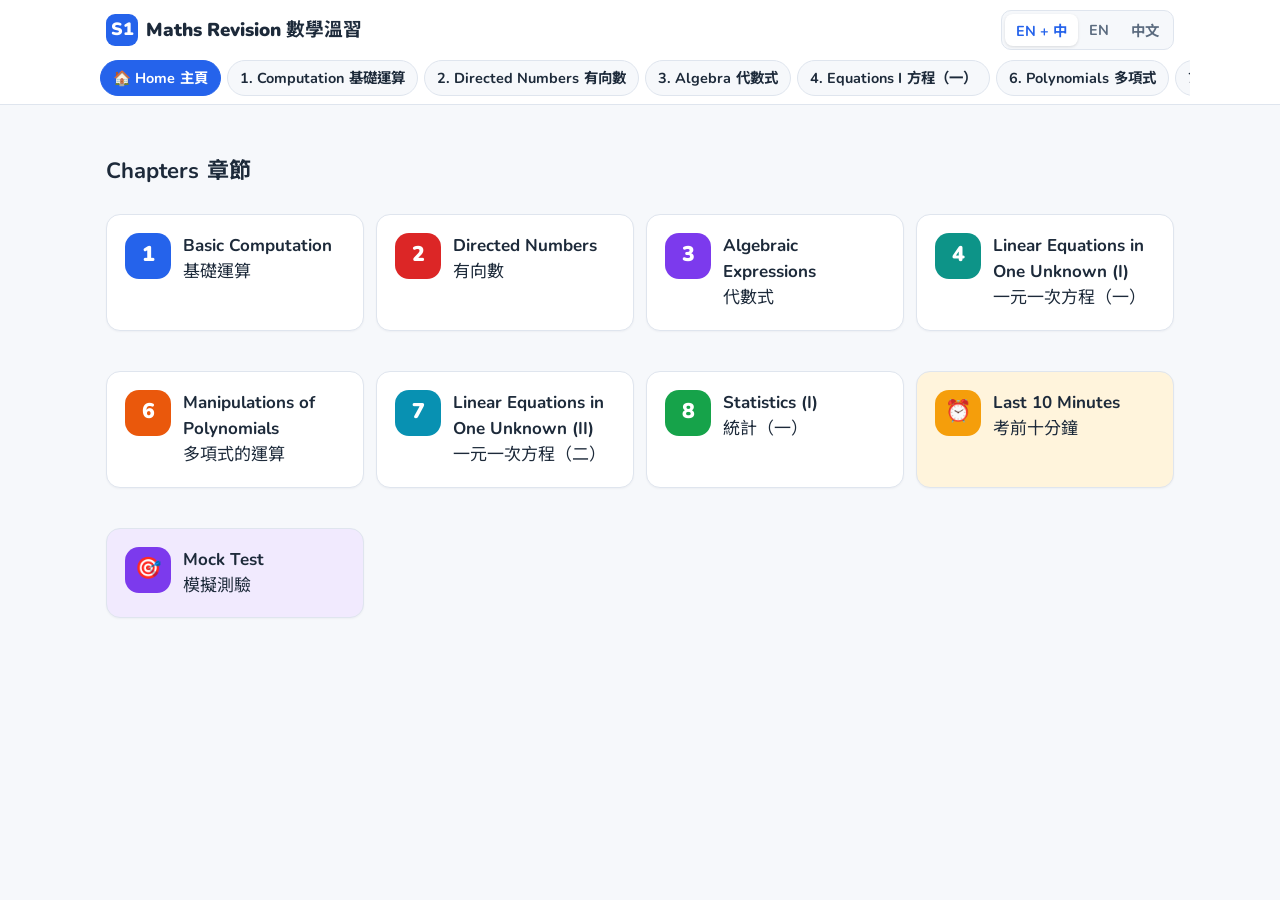
==== index.html @ 6cffe20e "S1 Maths exam revision guide Co-Authored-By: Claude Opus 5.5 <noreply@anthropic.com> Claude-Session:" ====
<!DOCTYPE html>
<html lang="zh-Hant-HK">
<head>
<meta charset="utf-8">
<meta name="viewport" content="width=device-width, initial-scale=1">
<title>S1 Maths Exam Revision 中一數學考試溫習</title>
<link rel="preconnect" href="https://fonts.googleapis.com">
<link href="https://fonts.googleapis.com/css2?family=Nunito:wght@400;600;700;800;900&family=Noto+Sans+TC:wght@400;500;700;900&display=swap" rel="stylesheet">
<style>
:root{
  --ink:#1d2a3a; --muted:#5b6b7f; --line:#dfe5ee; --bg:#f6f8fb; --card:#fff;
  --pri:#2563eb; --pri-soft:#e6eeff; --ok:#16a34a; --ok-soft:#e5f7ec; --bad:#dc2626; --bad-soft:#fdecec;
  --acc:#f59e0b; --acc-soft:#fff4dc; --pur:#7c3aed; --pur-soft:#f1eafe; --teal:#0d9488; --teal-soft:#e0f5f2;
  --r:14px;
}
*{box-sizing:border-box}
html,body{margin:0;padding:0}
body{font-family:"Nunito","Noto Sans TC",system-ui,sans-serif;color:var(--ink);background:var(--bg);font-size:17px;line-height:1.55}
button{font-family:inherit;font-size:inherit;cursor:pointer}
i.v,.v{font-family:"Times New Roman",Georgia,serif;font-style:italic;font-size:1.08em;letter-spacing:.01em}
sup{font-size:.68em;line-height:0}
.frac{display:inline-flex;flex-direction:column;vertical-align:middle;text-align:center;margin:0 .12em;font-size:.92em;line-height:1.15}
.frac>span:first-child{border-bottom:1.6px solid currentColor;padding:0 .2em}
.frac>span:last-child{padding:0 .2em}
.mixed{display:inline-flex;align-items:center;gap:.05em}

/* language */
.zh{margin-left:.35em}
.blk .zh{display:block;margin-left:0;color:var(--muted);font-size:.93em}
body.m-en .zh{display:none} body.m-zh .en{display:none}
body.m-zh .zh{margin-left:0} body.m-zh .blk .zh{color:var(--ink);font-size:1em}
.term{font-weight:800;color:var(--pri);white-space:nowrap}
.term .tz{font-weight:700;margin-left:.2em}

/* top bar */
header.top{position:sticky;top:0;z-index:20;background:#fff;border-bottom:1px solid var(--line)}
.topin{max-width:1100px;margin:0 auto;padding:10px 16px;display:flex;align-items:center;gap:12px;flex-wrap:wrap}
.brand{font-weight:900;font-size:1.1em;display:flex;align-items:center;gap:8px;cursor:pointer}
.brand .logo{width:32px;height:32px;border-radius:9px;background:var(--pri);color:#fff;display:grid;place-items:center;font-size:.95em}
.langs{margin-left:auto;display:flex;background:var(--bg);border-radius:10px;padding:3px;border:1px solid var(--line)}
.langs button{border:0;background:none;padding:5px 11px;border-radius:8px;font-weight:700;color:var(--muted);font-size:.85em}
.langs button.on{background:#fff;color:var(--pri);box-shadow:0 1px 3px rgba(0,0,0,.12)}
nav.tabs{max-width:1100px;margin:0 auto;padding:0 10px 8px;display:flex;gap:6px;overflow-x:auto;scrollbar-width:thin}
nav.tabs a{flex:none;text-decoration:none;color:var(--ink);background:var(--bg);border:1px solid var(--line);padding:6px 12px;border-radius:999px;font-weight:700;font-size:.85em;white-space:nowrap}
nav.tabs a.on{background:var(--pri);color:#fff;border-color:var(--pri)}
nav.tabs a.final{background:var(--acc-soft);border-color:#f3d48b}
nav.tabs a.final.on{background:var(--acc);color:#fff;border-color:var(--acc)}

main{max-width:1100px;margin:0 auto;padding:18px 16px 80px}
h1{font-size:1.7em;margin:.2em 0 .1em;line-height:1.25}
h2{font-size:1.3em;margin:1.4em 0 .5em}
h3{font-size:1.1em;margin:.2em 0 .4em}
.sub{color:var(--muted)}
.card{background:var(--card);border:1px solid var(--line);border-radius:var(--r);padding:18px;margin:14px 0;box-shadow:0 1px 2px rgba(20,30,50,.04)}
.chhead{display:flex;gap:14px;align-items:center;margin-bottom:6px}
.chnum{flex:none;width:54px;height:54px;border-radius:14px;color:#fff;display:grid;place-items:center;font-weight:900;font-size:1.5em}
.secnav{display:flex;gap:8px;margin:14px 0 4px;flex-wrap:wrap;position:sticky;top:96px;z-index:10;background:var(--bg);padding:6px 0}
.secnav button{border:1px solid var(--line);background:#fff;border-radius:10px;padding:7px 14px;font-weight:800}
.secnav button.on{background:var(--ink);color:#fff;border-color:var(--ink)}

/* lessons */
.lesson .lnum{display:inline-block;background:var(--pri-soft);color:var(--pri);font-weight:900;border-radius:8px;padding:1px 9px;margin-right:6px;font-size:.85em}
.explain{margin:.4em 0 .8em;padding:0;list-style:none}
.explain li{position:relative;padding:5px 0 5px 30px}
.explain li:before{content:"✔";position:absolute;left:4px;top:5px;color:var(--ok);font-weight:900}
.box{border-radius:12px;padding:12px 14px;margin:10px 0}
.box.tip{background:var(--acc-soft);border:1px solid #f6dca0}
.box.rule{background:var(--pri-soft);border:1px solid #c8d8ff}
.box.trap{background:var(--bad-soft);border:1px solid #f6c7c7}
.box.ok{background:var(--ok-soft);border:1px solid #b9e6c8}
.box .bt{font-weight:900;margin-bottom:3px}
.ex{font-size:1.15em}

/* stepper */
.anim{border:2px solid var(--line);border-radius:14px;overflow:hidden;margin:12px 0;background:#fff}
.anim .stage{position:relative;min-height:180px;padding:16px;display:flex;flex-wrap:wrap;gap:12px;align-items:center;justify-content:center;background:linear-gradient(#fbfcfe,#f4f7fb);overflow-x:auto}
.anim .stage svg{max-width:100%;height:auto;overflow:visible}
.anim .cap{padding:12px 16px;border-top:1px solid var(--line);min-height:62px;font-size:1.02em;background:#fff}
.anim .cap .blk{animation:fadeUp .35s ease}
.anim .ctrl{display:flex;align-items:center;gap:6px;padding:8px 10px;border-top:1px solid var(--line);background:var(--bg)}
.anim .ctrl button{border:1px solid var(--line);background:#fff;border-radius:9px;min-width:40px;height:36px;font-weight:800}
.anim .ctrl button.play{background:var(--pri);color:#fff;border-color:var(--pri);min-width:92px}
.anim .ctrl .dots{display:flex;gap:4px;margin-left:auto;flex-wrap:wrap}
.anim .ctrl .dots i{width:9px;height:9px;border-radius:50%;background:#cfd7e3;display:block;cursor:pointer}
.anim .ctrl .dots i.on{background:var(--pri)}
.anim .ctrl .dots i.done{background:#93b1f5}
.anim .title{font-weight:800;padding:8px 14px;background:var(--ink);color:#fff;font-size:.9em;display:flex;align-items:center;gap:8px}
.noanim, .noanim *{transition:none !important;animation:none !important}

.work{font-size:1.35em;line-height:1.5;text-align:left;width:100%;max-width:620px}
.work .ln{padding:3px 10px;border-radius:8px;transition:all .4s;display:flex;gap:.6em;align-items:center;flex-wrap:wrap}
.work .ln.new{animation:fadeUp .5s ease}
.work .ln.cur{background:var(--acc-soft)}
.work .ln.old{opacity:.55}
.work .eq{width:1.2em;text-align:center;color:var(--muted)}
.work .note{font-size:.62em;color:var(--teal);font-weight:800;background:var(--teal-soft);border-radius:6px;padding:1px 7px}
.hl{background:#ffe08a;border-radius:5px;padding:0 3px;box-shadow:0 0 0 2px #ffe08a}
.hl2{background:#bfe3ff;border-radius:5px;padding:0 3px;box-shadow:0 0 0 2px #bfe3ff}
.hl3{background:#c9f2d4;border-radius:5px;padding:0 3px;box-shadow:0 0 0 2px #c9f2d4}
.red{color:var(--bad);font-weight:800}.blue{color:var(--pri);font-weight:800}.green{color:var(--ok);font-weight:800}.pur{color:var(--pur);font-weight:800}.org{color:#c2410c;font-weight:800}
@keyframes fadeUp{from{opacity:0;transform:translateY(8px)}to{opacity:1;transform:none}}
@keyframes pop{0%{transform:scale(.6);opacity:0}70%{transform:scale(1.08)}100%{transform:scale(1);opacity:1}}
.pop{animation:pop .45s ease}
.fadein{animation:fadeUp .5s ease}
.tr{transition:transform .9s cubic-bezier(.5,.1,.3,1),opacity .6s,fill .5s}

/* practice */
.chips{display:flex;flex-wrap:wrap;gap:6px;margin:8px 0}
.chips button{border:1px solid var(--line);background:#fff;border-radius:999px;padding:5px 12px;font-size:.85em;font-weight:700;color:var(--ink)}
.chips button.on{background:var(--pri);color:#fff;border-color:var(--pri)}
.modebar{display:flex;gap:8px;flex-wrap:wrap;align-items:center}
.modebar .mode{border:2px solid var(--line);background:#fff;border-radius:12px;padding:8px 14px;font-weight:800}
.modebar .mode.on{border-color:var(--pri);background:var(--pri-soft);color:var(--pri)}
.score{margin-left:auto;font-weight:800;color:var(--muted);font-size:.92em}
.score b{color:var(--ok)}
.qcard{border:2px solid var(--line);border-radius:16px;padding:18px;background:#fff;margin-top:10px}
.qcard .qhead{display:flex;justify-content:space-between;align-items:center;gap:10px;color:var(--muted);font-weight:800;font-size:.85em;margin-bottom:8px}
.qcard .qtype{background:var(--pur-soft);color:var(--pur);border-radius:8px;padding:2px 9px}
.qcard .qtext{font-size:1.18em;line-height:1.6}
.qcard .qtext .big{font-size:1.25em;display:block;margin:.4em 0;text-align:center}
.qfig{display:flex;justify-content:center;margin:8px 0;overflow-x:auto}
.ans{display:flex;align-items:center;gap:8px;margin-top:14px;flex-wrap:wrap;font-size:1.15em}
.ans input{font-size:1.05em;padding:8px 12px;border:2px solid var(--line);border-radius:10px;width:170px;font-family:inherit}
.ans input:focus{outline:none;border-color:var(--pri)}
.btn{border:0;border-radius:10px;padding:9px 16px;font-weight:800;background:var(--pri);color:#fff}
.btn.sec{background:#fff;color:var(--ink);border:1px solid var(--line)}
.btn.ghost{background:var(--bg);color:var(--ink)}
.btn.go{background:var(--ok)}
.mcs{display:grid;grid-template-columns:repeat(auto-fit,minmax(200px,1fr));gap:8px;margin-top:12px}
.mcs button{border:2px solid var(--line);background:#fff;border-radius:12px;padding:10px 12px;text-align:left;font-size:1.08em;display:flex;gap:10px;align-items:center}
.mcs button .k{flex:none;width:28px;height:28px;border-radius:8px;background:var(--bg);display:grid;place-items:center;font-weight:900;font-size:.85em;color:var(--muted)}
.mcs button:hover{border-color:#a9c0f5}
.mcs button.right{border-color:var(--ok);background:var(--ok-soft)}
.mcs button.wrong{border-color:var(--bad);background:var(--bad-soft)}
.mcs button:disabled{cursor:default}
.fb{margin-top:12px;border-radius:12px;padding:10px 14px;font-weight:700;display:none}
.fb.ok{display:block;background:var(--ok-soft);color:#11612e}
.fb.no{display:block;background:var(--bad-soft);color:#8f1d1d}
.qbtns{display:flex;gap:8px;margin-top:12px;flex-wrap:wrap}
.sol{display:none;margin-top:12px;border-left:4px solid var(--teal);background:var(--teal-soft);border-radius:0 12px 12px 0;padding:10px 14px}
.sol.show{display:block;animation:fadeUp .35s}
.sol ol{margin:4px 0;padding-left:22px}
.sol li{margin:6px 0}
.sol .st{font-size:1.08em}
.hintbox{display:none;margin-top:10px;background:var(--acc-soft);border-radius:10px;padding:8px 12px}
.hintbox.show{display:block}
.result{text-align:center;padding:20px}
.result .stars{font-size:2.4em;letter-spacing:.1em}
.result .big{font-size:2.4em;font-weight:900}
.prog{height:8px;background:var(--line);border-radius:9px;overflow:hidden;margin:6px 0 0}
.prog i{display:block;height:100%;background:var(--ok);transition:width .4s}

/* home */
.hero{background:linear-gradient(135deg,#2563eb,#7c3aed);color:#fff;border-radius:20px;padding:26px 24px;margin-top:6px}
.hero h1{color:#fff}
.hero .zh{color:#e9e5ff}
.howto{display:grid;grid-template-columns:repeat(auto-fit,minmax(220px,1fr));gap:12px;margin-top:14px}
.howto>div{background:rgba(255,255,255,.14);border-radius:14px;padding:12px 14px}
.howto b{font-size:1.4em}
.grid{display:grid;grid-template-columns:repeat(auto-fit,minmax(250px,1fr));gap:12px}
.chcard{cursor:pointer;display:flex;gap:12px;align-items:flex-start;transition:transform .15s}
.chcard:hover{transform:translateY(-2px);border-color:#b8c8ee}
.chcard .chnum{width:46px;height:46px;font-size:1.25em}

/* tables */
table.t{border-collapse:collapse;margin:8px auto;font-size:1em;background:#fff}
table.t td,table.t th{border:1.5px solid #b9c4d4;padding:5px 12px;text-align:center}
table.t th{background:#eef2f8}
table.sl{border-collapse:collapse;margin:6px auto;font-size:1.15em;font-family:"Courier New",monospace}
table.sl td{padding:2px 8px}
table.sl td.stem{border-right:2.5px solid var(--ink);text-align:right;font-weight:800}
table.sl td.stemc{border-left:2.5px solid var(--ink);border-right:2.5px solid var(--ink);text-align:center;font-weight:800}
table.sl td.lv{text-align:left;letter-spacing:.35em}
table.sl td.lvl{text-align:right;letter-spacing:.35em}
table.sl th{font-family:"Nunito",sans-serif;font-size:.8em;padding:2px 8px;color:var(--muted)}

/* final page */
.cheat{display:grid;grid-template-columns:repeat(auto-fit,minmax(310px,1fr));gap:12px}
.cheat .card{margin:0}
.cheat h3{display:flex;gap:8px;align-items:center}
.cheat h3 .chnum{width:30px;height:30px;font-size:.85em;border-radius:8px}
.cheat ul{margin:4px 0;padding-left:20px}
.cheat li{margin:4px 0}
.checklist li{list-style:none;margin:6px 0}
.checklist{padding-left:0}
.checklist label{display:flex;gap:10px;align-items:flex-start;cursor:pointer}
.checklist input{width:20px;height:20px;margin-top:3px;flex:none}
.foot{color:var(--muted);font-size:.85em;text-align:center;margin-top:30px}
@media (max-width:640px){
  body{font-size:16px}
  .secnav{position:static;gap:6px}
  .secnav button{padding:5px 10px;font-size:.88em}
  .topin{flex-wrap:nowrap;padding:8px 10px;gap:8px}
  .brand{font-size:.92em}.brand .logo{width:28px;height:28px}
  .langs button{padding:4px 7px;font-size:.74em}
  .chips{flex-wrap:nowrap;overflow-x:auto;padding-bottom:6px}
  .chips button{flex:none}
  .modebar .mode{padding:6px 10px;font-size:.88em}
  .chhead .chnum{width:44px;height:44px;font-size:1.2em}
  h1{font-size:1.4em}
  .work{font-size:1.12em}
  .anim .ctrl button.play{min-width:70px}
  .qcard{padding:14px}
}
@media print{
  header.top,.secnav,.noprint{display:none !important}
  body{background:#fff;font-size:12px}
  .card{box-shadow:none;break-inside:avoid}
}

.pagetabs{display:flex;gap:6px;margin:14px 0 6px;border-bottom:2px solid var(--line)}
.pagetabs a{flex:1;text-align:center;text-decoration:none;color:var(--muted);font-weight:800;padding:10px 8px;border-radius:12px 12px 0 0;border:2px solid transparent;border-bottom:0;margin-bottom:-2px;background:transparent}
.pagetabs a .pn{display:inline-grid;place-items:center;width:22px;height:22px;border-radius:50%;background:var(--line);color:var(--ink);font-size:.8em;margin-right:6px}
.pagetabs a.on{color:var(--pri);background:#fff;border-color:var(--line);border-bottom:2px solid #fff}
.pagetabs a.on .pn{background:var(--pri);color:#fff}
.pagenext{display:flex;justify-content:space-between;gap:10px;flex-wrap:wrap;margin:22px 0 6px}
.pagenext .btn{text-decoration:none;display:inline-block}
.pagenext .btn.go{margin-left:auto}
@media (max-width:640px){.pagetabs a{padding:8px 4px;font-size:.85em}.pagetabs a .pn{display:none}}

</style>
</head>
<body>
<header class="top">
  <div class="topin">
    <div class="brand"><span class="logo">S1</span><span>Maths Revision <span style="font-weight:700">數學溫習</span></span></div>
    <div class="langs"><button data-l="both">EN + 中</button><button data-l="en">EN</button><button data-l="zh">中文</button></div>
  </div>
  <nav class="tabs"></nav>
</header>
<main></main>
<script>
/* ================= helpers ================= */
const $ = (s, r = document) => r.querySelector(s);
const $$ = (s, r = document) => [...r.querySelectorAll(s)];
const el = (tag, cls, html) => { const e = document.createElement(tag); if (cls) e.className = cls; if (html != null) e.innerHTML = html; return e; };
const ri = (a, b) => a + Math.floor(Math.random() * (b - a + 1));
const pick = a => a[Math.floor(Math.random() * a.length)];
const shuffle = a => { a = a.slice(); for (let i = a.length - 1; i > 0; i--) { const j = Math.floor(Math.random() * (i + 1)); [a[i], a[j]] = [a[j], a[i]]; } return a; };
const nz = (a, b) => { let x; do x = ri(a, b); while (x === 0); return x; };
const gcd = (a, b) => { a = Math.abs(a); b = Math.abs(b); while (b) [a, b] = [b, a % b]; return a || 1; };
const lcm = (a, b) => Math.abs(a * b) / gcd(a, b);
const MI = '−';
const rnd = x => Math.round(x * 1e9) / 1e9;
/* number → text with a proper minus sign */
const n = x => { x = rnd(x); return x < 0 ? MI + Math.abs(x) : '' + x; };
/* negative numbers in brackets: (−3) */
const nb = x => x < 0 ? '(' + n(x) + ')' : n(x);
const pb = x => '(' + n(x) + ')';
/* directed number with sign in brackets: (+3) (−3) */
const sg = x => '(' + (x < 0 ? MI : '+') + Math.abs(rnd(x)) + ')';
const v = s => `<i class="v">${s}</i>`;
const fr = (a, b) => `<span class="frac"><span>${a}</span><span>${b}</span></span>`;
const L = (en, zh) => en === zh ? `<span>${en}</span>` : `<span class="en">${en}</span><span class="zh">${zh}</span>`;
const B = (en, zh) => en === zh ? `<div class="blk"><span>${en}</span></div>` : `<div class="blk"><span class="en">${en}</span><span class="zh">${zh}</span></div>`;
const T = (en, zh) => `<span class="term">${en}<span class="tz">${zh}</span></span>`;
const box = (kind, title, html) => `<div class="box ${kind}">${title ? `<div class="bt">${title}</div>` : ''}${html}</div>`;
const ul = items => `<ul class="explain">${items.map(i => `<li>${i}</li>`).join('')}</ul>`;

/* ================= Fractions ================= */
class F {
  constructor(a, b = 1) { if (b < 0) { a = -a; b = -b; } const g = gcd(a, b); this.n = a / g; this.d = b / g; if (this.n === 0) this.n = 0; }
  static of(x) {
    if (x instanceof F) return x;
    if (Number.isInteger(x)) return new F(x, 1);
    const s = String(rnd(x)); const k = (s.split('.')[1] || '').length; const p = 10 ** k;
    return new F(Math.round(x * p), p);
  }
  add(o) { o = F.of(o); return new F(this.n * o.d + o.n * this.d, this.d * o.d); }
  sub(o) { o = F.of(o); return new F(this.n * o.d - o.n * this.d, this.d * o.d); }
  mul(o) { o = F.of(o); return new F(this.n * o.n, this.d * o.d); }
  div(o) { o = F.of(o); return new F(this.n * o.d, this.d * o.n); }
  eq(o) { o = F.of(o); return this.n === o.n && this.d === o.d; }
  get val() { return this.n / this.d; }
  get isInt() { return this.d === 1; }
  /* html: improper fraction by default; mixed=true gives mixed number */
  html(mixed = false) {
    if (this.d === 1) return n(this.n);
    const s = this.n < 0 ? MI : ''; const a = Math.abs(this.n);
    if (mixed && a > this.d) { const w = Math.floor(a / this.d), r = a % this.d; return `<span class="mixed">${s}${w}${fr(r, this.d)}</span>`; }
    return s + fr(a, this.d);
  }
  hb(mixed) { return this.n < 0 ? '(' + this.html(mixed) + ')' : this.html(mixed); }
  text() { return this.d === 1 ? n(this.n) : n(this.n) + '/' + this.d; }
}
const frh = (a, b, mixed) => new F(a, b).html(mixed);
const rawfr = (a, b) => (a < 0 ? MI : '') + fr(Math.abs(a), b); /* not simplified */

/* ================= Algebra formatting ================= */
const SUP = { 2: '<sup>2</sup>' };
const pw = (b, e) => e === 1 ? b : e === 0 ? '' : `${b}<sup>${e}</sup>`;
/* one term: coefficient c (number or F) with vars like {x:2,y:1}; first=true means no leading + */
function termH(c, vars = {}, first = false) {
  const cf = F.of(c);
  if (cf.n === 0) return '';
  const vs = Object.entries(vars).filter(([, e]) => e !== 0).map(([k, e]) => pw(v(k), e)).join('');
  const neg = cf.n < 0; const a = neg ? new F(-cf.n, cf.d) : cf;
  let body;
  if (vs && a.n === 1 && a.d === 1) body = vs;
  else body = a.html() + vs;
  if (first) return (neg ? MI : '') + body;
  return (neg ? ` ${MI} ` : ' + ') + body;
}
/* polynomial from list of [c, vars] in given order */
function polyH(terms) {
  let out = ''; let first = true;
  for (const [c, vars] of terms) { if (F.of(c).n === 0) continue; out += termH(c, vars, first); first = false; }
  return out || '0';
}
/* polynomial in x from coefficient array by degree (descending output default) */
function px(coefs, varName = 'x', asc = false) {
  const ts = []; const degs = Object.keys(coefs).map(Number).sort((a, b) => asc ? a - b : b - a);
  for (const d of degs) ts.push([coefs[d], d ? { [varName]: d } : {}]);
  return polyH(ts);
}
/* linear ax + b */
const lin = (a, b, x = 'x') => polyH([[a, { [x]: 1 }], [b, {}]]);
/* multiply two coefficient maps */
function pmul(p, q) { const r = {}; for (const i in p) for (const j in q) { const d = +i + +j; r[d] = (r[d] || 0) + p[i] * q[j]; } return r; }
function padd(p, q, s = 1) { const r = { ...p }; for (const j in q) r[j] = (r[j] || 0) + s * q[j]; return r; }
const pkey = p => Object.keys(p).map(Number).sort((a, b) => b - a).map(d => d + ':' + (p[d] || 0)).filter(s => !s.endsWith(':0')).join(',');

/* ================= language ================= */
let LANG = 'both';
function setLang(m) {
  LANG = m; document.body.classList.remove('m-en', 'm-zh'); if (m !== 'both') document.body.classList.add('m-' + m);
  $$('.langs button').forEach(b => b.classList.toggle('on', b.dataset.l === m));
  try { localStorage.setItem('s1rev-lang', m); } catch (e) { }
}

/* ================= storage ================= */
const store = {
  get() { try { return JSON.parse(localStorage.getItem('s1rev') || '{}'); } catch (e) { return {}; } },
  set(o) { try { localStorage.setItem('s1rev', JSON.stringify(o)); } catch (e) { } },
  best(id, score, total) { const o = this.get(); const p = o[id] || {}; if (!p.best || score / total > p.best[0] / p.best[1]) p.best = [score, total]; p.done = (p.done || 0); o[id] = p; this.set(o); },
  count(id, ok) { const o = this.get(); const p = o[id] || {}; p.done = (p.done || 0) + 1; if (ok) p.ok = (p.ok || 0) + 1; o[id] = p; this.set(o); }
};

/* ================= Stepper (animation player) ================= */
/* cfg = {title, setup(stage)->state, frames:[{c:[en,zh], f(state, fast)}], minH} */
function Stepper(host, cfg) {
  const box = el('div', 'anim');
  box.innerHTML = `<div class="title">▶ ${cfg.title || L('Animation', '動畫')}</div><div class="stage"></div><div class="cap"></div>
  <div class="ctrl"><button class="rs" title="Restart">⟲</button><button class="pv" title="Back">◀</button><button class="play">${'▶ ' + L('Play', '播放')}</button><button class="nx" title="Next">▶</button><div class="dots"></div></div>`;
  host.appendChild(box);
  const stage = $('.stage', box), cap = $('.cap', box), dots = $('.dots', box), playB = $('.play', box);
  if (cfg.minH) stage.style.minHeight = cfg.minH + 'px';
  const N = cfg.frames.length; let k = 0, timer = null, token = 0;
  dots.innerHTML = cfg.frames.map((_, i) => `<i data-i="${i}"></i>`).join('');
  function go(t, animate = true) {
    t = Math.max(0, Math.min(N - 1, t)); const my = ++token;
    stage.innerHTML = ''; stage.classList.add('noanim');
    const st = cfg.setup(stage);
    for (let i = 0; i < t; i++) cfg.frames[i].f(st, true);
    if (!animate) cfg.frames[t].f(st, true);
    void stage.offsetWidth; stage.classList.remove('noanim');
    if (animate) requestAnimationFrame(() => requestAnimationFrame(() => { if (my === token) cfg.frames[t].f(st, false); }));
    const c = cfg.frames[t].c; cap.innerHTML = c ? B(c[0], c[1]) : '';
    $$('i', dots).forEach((d, i) => { d.className = i === t ? 'on' : i < t ? 'done' : ''; });
    k = t;
  }
  function stop() { clearTimeout(timer); timer = null; playB.innerHTML = '▶ ' + L('Play', '播放'); }
  function tick() { if (k >= N - 1) { stop(); return; } go(k + 1); timer = setTimeout(tick, cfg.frames[k].d || 3000); }
  playB.onclick = () => { if (timer) { stop(); return; } if (k >= N - 1) go(0); playB.innerHTML = '❚❚ ' + L('Pause', '暫停'); timer = setTimeout(tick, 1500); };
  $('.nx', box).onclick = () => { stop(); go(k + 1); };
  $('.pv', box).onclick = () => { stop(); go(k - 1, false); };
  $('.rs', box).onclick = () => { stop(); go(0); };
  dots.onclick = e => { const i = e.target.dataset.i; if (i != null) { stop(); go(+i); } };
  go(0, false);
  return box;
}
/* Working-lines animation: each frame adds (or replaces) a line of working */
/* lines: [{h, c:[en,zh], eq:bool, n:note, r:bool(replace current line)}] */
function W(title, lines, extra = {}) {
  return {
    title, minH: extra.minH,
    setup(stage) { const d = el('div', 'work'); stage.appendChild(d); if (extra.top) d.insertAdjacentHTML('beforebegin', extra.top); return { d }; },
    frames: lines.map(Ln => ({
      c: Ln.c, d: Ln.d, f(st, fast) {
        const make = () => (Ln.eq ? '<span class="eq">=</span>' : '<span class="eq"></span>') + `<span>${Ln.h}</span>` + (Ln.n ? `<span class="note">${Ln.n}</span>` : '');
        const cur = st.d.lastElementChild;
        if (Ln.r && cur) { cur.innerHTML = make(); if (!fast) { cur.classList.remove('new'); void cur.offsetWidth; cur.classList.add('new'); } return; }
        $$('.ln', st.d).forEach(x => { x.classList.remove('cur'); x.classList.add('old'); });
        const ln = el('div', 'ln cur' + (fast ? '' : ' new'), make()); st.d.appendChild(ln);
      }
    }))
  };
}
const svgNS = 'http://www.w3.org/2000/svg';
function S(tag, attrs = {}, parent) { const e = document.createElementNS(svgNS, tag); for (const k in attrs) { if (k === 'text') e.textContent = attrs[k]; else e.setAttribute(k, attrs[k]); } if (parent) parent.appendChild(e); return e; }
function svgRoot(stage, w, h) { const s = S('svg', { viewBox: `0 0 ${w} ${h}`, width: w }); s.style.fontFamily = 'Nunito, sans-serif'; stage.appendChild(s); return s; }
const mv = (e, x, y) => { e.style.transform = `translate(${x}px,${y}px)`; };

/* ================= chips animation (shared) ================= */
  /* moving chips engine. chips:[{id,h,bg}], frames:[{c, pos:{id:[x,y,opacity]}, show:{id:opacity}}], extras: [{id, h, x, y, w, h2, style}] */
function Chips(title, H, chips, extras, frames) {
    return {
      title, minH: H + 20,
      setup(stage) {
        const wrap = el('div'); wrap.style.cssText = `position:relative;width:560px;max-width:100%;height:${H}px`; stage.appendChild(wrap);
        const st = { c: {}, e: {} };
        (extras || []).forEach(x => { const d = el('div', 'tr', x.h); d.style.cssText = `position:absolute;left:${x.x}px;top:${x.y}px;width:${x.w || 'auto'}px;${x.hh ? 'height:' + x.hh + 'px;' : ''}opacity:${x.o == null ? 0 : x.o};${x.style || ''}`; wrap.appendChild(d); st.e[x.id] = d; });
        chips.forEach(c => { const d = el('div', 'tr', c.h); d.style.cssText = `position:absolute;left:0;top:0;padding:6px 12px;border-radius:10px;font-size:22px;font-weight:700;background:${c.bg || '#fff'};border:2px solid ${c.bd || '#cbd5e1'};white-space:nowrap`; wrap.appendChild(d); st.c[c.id] = d; });
        const apply = fr => { for (const id in fr.html || {}) st.c[id].innerHTML = fr.html[id]; for (const id in fr.pos || {}) { const [x, y, o] = fr.pos[id]; st.c[id].style.transform = `translate(${x}px,${y}px)`; st.c[id].style.opacity = o == null ? 1 : o; } for (const id in fr.show || {}) st.e[id].style.opacity = fr.show[id]; };
        st.apply = apply; apply(frames[0]);
        return st;
      },
      frames: frames.map(fr => ({ c: fr.c, d: fr.d, f(st) { st.apply(fr); } }))
    };
  }

/* ================= answer parsing ================= */
function parseAns(s) {
  s = (s || '').trim().replace(/[−–—]/g, '-').replace(/[＄$,，]/g, '').replace(/\s+/g, ' ');
  s = s.replace(/^[a-z]\s*=\s*/i, '').replace(/\s*(%|°|cm|kg|km|m|g|mm|ml|years?|歲|元|個|人|分)$/i, '').replace(/^\+/, '').trim();
  let m;
  if ((m = s.match(/^(-?)(\d+) (\d+)\/(\d+)$/))) { const w = +m[2], a = +m[3], b = +m[4]; if (!b) return null; const f = new F((w * b + a) * (m[1] ? -1 : 1), b); return { f, simplest: gcd(a, b) === 1 && a < b, form: 'mixed' }; }
  if ((m = s.match(/^(-?\d+)\/(-?\d+)$/))) { const a = +m[1], b = +m[2]; if (!b) return null; return { f: new F(a, b), simplest: gcd(a, b) === 1, form: 'frac' }; }
  if ((m = s.match(/^-?(\d+\.?\d*|\.\d+)$/))) { return { f: F.of(parseFloat(s)), simplest: true, form: 'dec' }; }
  return null;
}

/* ================= Practice engine ================= */
const PRAISE = [['Correct!', '正確！']];
const OOPS = [['Not quite.', '不正確。']];
const KEYS = 'ABCDEFG';

class Practice {
  /* gens: [{id, name:[en,zh], gen:()=>question}] */
  constructor(host, gens, opt = {}) {
    this.host = host; this.gens = gens; this.opt = opt; this.id = opt.id || 'x';
    this.filter = 'all'; this.mode = 'practice'; this.ok = 0; this.tot = 0; this.testN = opt.testN || 10;
    this.root = el('div'); host.appendChild(this.root); this.build(); this.next();
  }
  build() {
    const r = this.root;
    r.innerHTML = `<div class="modebar">
      <button class="mode on" data-m="practice">✏️ ${L('Practice', '練習')}</button>
      <button class="mode" data-m="test">⏱ ${L('Test (' + this.testN + ')', '小測（' + this.testN + '）')}</button>
      <div class="score"></div></div>
      <div class="chips"></div><div class="qwrap"></div>`;
    $$('.mode', r).forEach(b => b.onclick = () => { $$('.mode', r).forEach(x => x.classList.toggle('on', x === b)); this.mode = b.dataset.m; this.start(); });
    const chips = $('.chips', r);
    if (this.gens.length > 1 && !this.opt.noChips) {
      chips.innerHTML = `<button class="on" data-g="all">🔀 ${L('Mixed', '混合')}</button>` + this.gens.map(g => `<button data-g="${g.id}">${L(g.name[0], g.name[1])}</button>`).join('');
      chips.onclick = e => { const b = e.target.closest('button'); if (!b) return; $$('button', chips).forEach(x => x.classList.toggle('on', x === b)); this.filter = b.dataset.g; if (this.mode === 'test') { this.mode = 'practice'; $$('.mode', r).forEach(x => x.classList.toggle('on', x.dataset.m === 'practice')); } this.start(); };
    }
    this.chips = chips;
    if (this.opt.testOnly) $$('.mode', r).forEach(b => b.style.display = 'none');
  }
  start() {
    this.ok = 0; this.tot = 0;
    if (this.mode === 'test') {
      this.chips.style.display = 'none';
      /* pick a spread of question types */
      let pool = []; while (pool.length < this.testN) pool = pool.concat(shuffle(this.gens));
      this.testList = pool.slice(0, this.testN); this.ti = 0; this.results = [];
    } else this.chips.style.display = '';
    this.next();
  }
  score() {
    const s = $('.score', this.root);
    if (this.mode === 'test') s.innerHTML = `${L('Question', '第')} ${Math.min(this.ti + 1, this.testN)} / ${this.testN} ${L('', '題')} · ${L('Score', '得分')} <b>${this.ok}</b>`;
    else s.innerHTML = this.tot ? `${L('Correct', '答對')} <b>${this.ok}</b> / ${this.tot}` : '';
  }
  makeQ(g) {
    for (let t = 0; t < 30; t++) { try { const q = g.gen(); if (q) { q.gname = g.name; return q; } } catch (e) { console.error(g.id, e); } }
    return null;
  }
  next() {
    let g;
    if (this.mode === 'test') { if (this.ti >= this.testN) return this.showResult(); g = this.testList[this.ti]; }
    else g = this.filter === 'all' ? pick(this.gens) : this.gens.find(x => x.id === this.filter);
    const q = this.makeQ(g); this.q = q; this.answered = false; this.render(q); this.score();
  }
  render(q) {
    const w = $('.qwrap', this.root);
    const qno = this.mode === 'test' ? this.ti + 1 : this.tot + 1;
    let ansH = '';
    if (q.kind === 'mc') {
      let ch = []; const seen = new Set();
      q.choices.forEach((c, i) => { const key = c.replace(/\s+/g, ''); if (!seen.has(key)) { seen.add(key); ch.push({ h: c, ok: i === 0 }); } });
      ch = q.keep ? ch : shuffle(ch); q._ch = ch;
      ansH = `<div class="mcs">${ch.map((c, i) => `<button data-i="${i}"><span class="k">${KEYS[i]}</span><span>${c.h}</span></button>`).join('')}</div>`;
    } else {
      ansH = `<div class="ans">${q.pre || ''}<input inputmode="text" autocomplete="off" placeholder="${q.fmt ? '3/4' : 'e.g. -5, 3/4, 1 1/2'}">${q.post || ''}<button class="btn chk">${L('Check', '檢查')}</button></div>`;
    }
    w.innerHTML = `<div class="qcard"><div class="qhead"><span>Q${qno}</span><span class="qtype">${L(q.gname[0], q.gname[1])}</span></div>
      <div class="qtext">${q.q}</div>${q.fig ? `<div class="qfig">${q.fig}</div>` : ''}${ansH}
      <div class="fb"></div><div class="hintbox">💡 ${q.hint || ''}</div>
      <div class="qbtns">${q.hint ? `<button class="btn ghost hint">💡 ${L('Hint', '提示')}</button>` : ''}<button class="btn ghost showsol">📖 ${L('Show steps', '看步驟')}</button><button class="btn go nxt" style="margin-left:auto">${this.mode === 'test' && this.ti === this.testN - 1 ? L('See result', '看結果') + ' ➜' : L('Next question', '下一題') + ' ➜'}</button></div>
      <div class="sol"><b>${L('Solution', '解答')}</b><ol>${q.steps.map(s => `<li class="st">${s}</li>`).join('')}</ol></div></div>`;
    const card = $('.qcard', w);
    if (q.kind === 'mc') $('.mcs', card).onclick = e => { const b = e.target.closest('button'); if (b && !this.answered) this.checkMC(+b.dataset.i, card); };
    else {
      const inp = $('input', card); $('.chk', card).onclick = () => this.checkNum(inp.value, card);
      inp.onkeydown = e => { if (e.key === 'Enter') { if (this.answered) $('.nxt', card).click(); else this.checkNum(inp.value, card); } };
      if (this.opt.autofocus !== false && window.innerWidth > 700) setTimeout(() => inp.focus({ preventScroll: true }), 50);
    }
    const sh = $('.showsol', card); sh.onclick = () => { $('.sol', card).classList.toggle('show'); if (this.mode === 'test' && !this.answered) { this.mark(false, card, true); } };
    const hb = $('.hint', card); if (hb) hb.onclick = () => $('.hintbox', card).classList.toggle('show');
    $('.nxt', card).onclick = () => {
      if (this.mode === 'test') { if (!this.answered) this.mark(false, card, true); this.ti++; }
      this.next();
    };
    if (this.mode === 'test') sh.style.display = 'none';
  }
  mark(ok, card, silent) {
    if (this.answered) return; this.answered = true; this.tot++; if (ok) this.ok++;
    store.count(this.id, ok);
    if (this.mode === 'test') { this.results.push({ ok, q: this.q }); $('.showsol', card).style.display = ''; }
    const fb = $('.fb', card);
    if (!silent) { const m = ok ? pick(PRAISE) : pick(OOPS); fb.className = 'fb ' + (ok ? 'ok' : 'no'); fb.innerHTML = (ok ? '✅ ' : '❌ ') + L(m[0], m[1]) + (this.extraFb || ''); }
    else { fb.className = 'fb no'; fb.innerHTML = '⏭ ' + L('Skipped', '略過'); }
    this.extraFb = '';
    if (!ok) $('.sol', card).classList.add('show');
    this.score();
  }
  checkMC(i, card) {
    const ch = this.q._ch; const bs = $$('.mcs button', card);
    bs.forEach((b, j) => { b.disabled = true; if (ch[j].ok) b.classList.add('right'); });
    if (!ch[i].ok) bs[i].classList.add('wrong');
    this.mark(ch[i].ok, card);
  }
  checkNum(val, card) {
    if (this.answered) return;
    const p = parseAns(val); const fb = $('.fb', card);
    if (!p) { fb.className = 'fb no'; fb.innerHTML = '⚠️ ' + L('Enter a number.', '請輸入數字。'); return; }
    if (this.q.needFrac && p.form === 'dec') { fb.className = 'fb no'; fb.innerHTML = '⚠️ ' + L('Answer as a fraction.', '請用分數作答。'); return; }
    const ans = F.of(this.q.ans); let ok = p.f.eq(ans);
    if (!ok && this.q.tol != null) ok = Math.abs(p.f.val - ans.val) <= this.q.tol;
    if (ok && !p.simplest && p.form !== 'dec') this.extraFb = `<div style="font-weight:600;margin-top:4px">${L('Simplest form', '最簡形式')}: ${ans.html()}</div>`;
    $('input', card).disabled = true; $('.chk', card).disabled = true;
    if (!ok) fb.dataset.ans = 1;
    this.mark(ok, card);
    if (!ok) fb.innerHTML += `<div style="margin-top:4px">${L('Answer', '答案')}: <b>${this.q.pre || ''} ${this.q.ansH || (typeof this.q.ans === 'number' ? n(this.q.ans) : ans.html(this.q.mixed))} ${this.q.post || ''}</b></div>`;
  }
  showResult() {
    const w = $('.qwrap', this.root); const pct = this.ok / this.testN;
    store.best(this.id, this.ok, this.testN);
    const stars = pct >= .9 ? '⭐⭐⭐' : pct >= .6 ? '⭐⭐☆' : pct >= .3 ? '⭐☆☆' : '☆☆☆';
    const msg = pct >= .9 ? ['Excellent!', '非常好！'] : pct >= .6 ? ['Good. Review your mistakes.', '不錯。溫習錯題。'] : ['Review the Learn pages, then try again.', '重溫「學習」頁，再試一次。'];
    const wrong = this.results.filter(r => !r.ok);
    w.innerHTML = `<div class="qcard result"><div class="stars">${stars}</div><div class="big">${this.ok} / ${this.testN}</div><p>${L(msg[0], msg[1])}</p>
      ${wrong.length ? `<p class="sub">${L('Review', '溫習')}: ${[...new Set(wrong.map(r => L(r.q.gname[0], r.q.gname[1])))].join(' · ')}</p>` : ''}
      <button class="btn again">${L('Try again', '再試')}</button> <button class="btn sec back">${L('Practice', '練習')}</button></div>`;
    $('.again', w).onclick = () => this.start(); if (this.opt.testOnly) $('.back', w).style.display = 'none';
    $('.back', w).onclick = () => { $$('.mode', this.root).forEach(x => x.classList.toggle('on', x.dataset.m === 'practice')); this.mode = 'practice'; this.start(); };
    $('.score', this.root).innerHTML = '';
  }
}

/* helper to build multiple-choice numeric distractors */
function numChoices(ans, wrongs) {
  const a = F.of(ans); const out = [a.html()]; const seen = new Set([a.text()]);
  for (const w of wrongs) { const f = F.of(w); if (!seen.has(f.text())) { seen.add(f.text()); out.push(f.html()); } if (out.length >= 4) break; }
  let k = 1; while (out.length < 4) { const f = a.add(k * (k % 2 ? 1 : -1)); if (!seen.has(f.text())) { seen.add(f.text()); out.push(f.html()); } k++; }
  return out;
}

/* ================= chapter registry & router ================= */
const CH = [];
const COLORS = { 1: '#2563eb', 2: '#dc2626', 3: '#7c3aed', 4: '#0d9488', 6: '#ea580c', 7: '#0891b2', 8: '#16a34a' };

function renderHome() {
  const m = $('main'); const st = store.get();
  m.innerHTML = `<h2>${L('Chapters', '章節')}</h2><div class="grid">${CH.map(c => {
      const p = st[c.id] || {}; const best = p.best ? `${L('Best test', '最佳小測')}: ${p.best[0]}/${p.best[1]}` : (p.done ? `${p.done} ${L('done', '題')}` : '');
      return `<div class="card chcard" data-go="${c.id}"><div class="chnum" style="background:${c.color}">${c.no}</div><div><b>${c.title[0]}</b><div>${c.title[1]}</div><div class="sub" style="font-size:.85em">${best}</div></div></div>`;
    }).join('')}
    <div class="card chcard" data-go="final" style="background:var(--acc-soft)"><div class="chnum" style="background:var(--acc)">⏰</div><div><b>Last 10 Minutes</b><div>考前十分鐘</div><div class="sub" style="font-size:.85em"></div></div></div>
    <div class="card chcard" data-go="mock" style="background:var(--pur-soft)"><div class="chnum" style="background:var(--pur)">🎯</div><div><b>Mock Test</b><div>模擬測驗</div><div class="sub" style="font-size:.85em">${st.mock && st.mock.best ? `${L('Best', '最佳')}: ${st.mock.best[0]}/${st.mock.best[1]}` : ''}</div></div></div></div>`;
  $$('[data-go]', m).forEach(d => d.onclick = () => { location.hash = d.dataset.go; });
}

let CUR = null; /* currently rendered chapter id */
const SUBS = [['learn', '📺', ['Learn', '學習']], ['practice', '✏️', ['Practice', '練習']], ['keys', '⭐', ['Key points', '重點']]];
function renderChapter(c, sub) {
  const m = $('main');
  if (CUR !== c.id) {
    CUR = c.id;
    m.innerHTML = `<div class="chhead"><div class="chnum" style="background:${c.color}">${c.no}</div><div><h1>${c.title[0]}<br><span style="font-size:.8em">${c.title[1]}</span></h1></div></div>
    <div class="pagetabs">${SUBS.map(([k, ic, t], i) => `<a href="#${c.id}-${k}" data-s="${k}"><span class="pn">${i + 1}</span>${ic} ${L(t[0], t[1])}</a>`).join('')}</div>
    <section id="s-learn" class="page"></section><section id="s-practice" class="page"></section><section id="s-keys" class="page"></section>`;
    const learn = $('#s-learn', m);
    c.lessons.forEach((ls, i) => {
      const card = el('div', 'card lesson');
      card.innerHTML = `<h3><span class="lnum">${c.no}.${i + 1}</span>${L(ls.t[0], ls.t[1])}</h3>${ls.body || ''}`;
      learn.appendChild(card);
      const anims = ls.anim ? (Array.isArray(ls.anim) ? ls.anim : [ls.anim]) : [];
      anims.forEach(a => Stepper(card, typeof a === 'function' ? a() : a));
      if (ls.after) card.insertAdjacentHTML('beforeend', ls.after);
    });
    learn.insertAdjacentHTML('beforeend', `<div class="pagenext"><a class="btn go" href="#${c.id}-practice">${L('Practice', '練習')} ➜</a></div>`);
    const pr = $('#s-practice', m);
    pr.innerHTML = '';
    const pc = el('div', 'card'); pr.appendChild(pc);
    new Practice(pc, c.gens, { id: c.id });
    pr.insertAdjacentHTML('beforeend', `<div class="pagenext"><a class="btn sec" href="#${c.id}-learn">⬅ ${L('Learn', '學習')}</a><a class="btn go" href="#${c.id}-keys">${L('Key points', '重點')} ➜</a></div>`);
    const ks = $('#s-keys', m);
    const idx = CH.indexOf(c), nxt = CH[idx + 1];
    ks.innerHTML = `<h2>⭐ ${L('Key points', '重點')}</h2><div class="card">${ul(c.keys)}</div>
      <h2>⚠️ ${L('Common mistakes', '常犯錯誤')}</h2><div class="card">${c.traps.map(t => box('trap', '', t)).join('')}</div>
      <div class="pagenext"><a class="btn sec" href="#${c.id}-practice">⬅ ${L('Practice', '練習')}</a>${nxt ? `<a class="btn go" href="#${nxt.id}-learn">${L(nxt.short[0], nxt.short[1])} ➜</a>` : `<a class="btn go" href="#final">⏰ ${L('Last 10 Minutes', '考前十分鐘')} ➜</a>`}</div>`;
  }
  $$('section.page', m).forEach(s => s.style.display = s.id === 's-' + sub ? '' : 'none');
  $$('.pagetabs a', m).forEach(a => a.classList.toggle('on', a.dataset.s === sub));
}

function route() {
  const h = location.hash.replace('#', '');
  const [cid, sub0] = h.split('-');
  const sub = SUBS.some(s => s[0] === sub0) ? sub0 : 'learn';
  $$('nav.tabs a').forEach(a => a.classList.toggle('on', a.getAttribute('href') === '#' + cid || (h === '' && a.getAttribute('href') === '#home')));
  const c = CH.find(x => x.id === cid);
  if (c) renderChapter(c, sub); else { CUR = null; if (h === 'final') renderFinal(); else if (h === 'mock') renderMock(); else renderHome(); }
  window.scrollTo(0, 0);
}

function boot() {
  const tabs = $('nav.tabs');
  tabs.innerHTML = `<a href="#home">🏠 ${L('Home', '主頁')}</a>` + CH.map(c => `<a href="#${c.id}">${c.no}. ${L(c.short[0], c.short[1])}</a>`).join('') + `<a href="#final" class="final">⏰ ${L('Last 10 Min', '考前十分鐘')}</a><a href="#mock" class="final">🎯 ${L('Mock test', '模擬測驗')}</a>`;
  $('.brand').onclick = () => { location.hash = 'home'; };
  $$('.langs button').forEach(b => b.onclick = () => setLang(b.dataset.l));
  let lg = 'both'; try { lg = localStorage.getItem('s1rev-lang') || 'both'; } catch (e) { }
  setLang(lg);
  window.addEventListener('hashchange', route); route();
}

/* ================= chart drawing (SVG strings) ================= */
const PAL = ['#3b82f6', '#f59e0b', '#10b981', '#ef4444', '#8b5cf6', '#14b8a6', '#f97316'];
function axes(W, H, m, maxV, step, ylabel) {
  let s = '';
  for (let y = 0; y <= maxV; y += step) {
    const py = H - m.b - (y / maxV) * (H - m.t - m.b);
    s += `<line x1="${m.l}" y1="${py}" x2="${W - m.r}" y2="${py}" stroke="#e3e8f0"/><text x="${m.l - 6}" y="${py + 4}" text-anchor="end" font-size="12" fill="#475569">${y}</text>`;
  }
  s += `<line x1="${m.l}" y1="${m.t - 6}" x2="${m.l}" y2="${H - m.b}" stroke="#334155" stroke-width="1.5"/><line x1="${m.l}" y1="${H - m.b}" x2="${W - m.r}" y2="${H - m.b}" stroke="#334155" stroke-width="1.5"/>`;
  if (ylabel) s += `<text x="14" y="${(H - m.b + m.t) / 2}" transform="rotate(-90 14 ${(H - m.b + m.t) / 2})" text-anchor="middle" font-size="12" fill="#334155">${ylabel}</text>`;
  return s;
}
function barChart({ title, labels, values, step, ylabel, xlabel, color = PAL[0] }) {
  const W = 470, H = 290, m = { l: 56, r: 14, t: 34, b: 52 };
  const maxV = Math.ceil(Math.max(...values) / step) * step + step;
  const bw = (W - m.l - m.r) / labels.length;
  let s = `<svg viewBox="0 0 ${W} ${H}" width="${W}" style="max-width:100%;font-family:Nunito,sans-serif"><text x="${W / 2}" y="18" text-anchor="middle" font-weight="800" font-size="14">${title}</text>` + axes(W, H, m, maxV, step, ylabel);
  labels.forEach((lb, i) => {
    const h = values[i] / maxV * (H - m.t - m.b); const x = m.l + i * bw + bw * .2;
    s += `<rect x="${x}" y="${H - m.b - h}" width="${bw * .6}" height="${h}" fill="${color}" rx="3"/><text x="${x + bw * .3}" y="${H - m.b + 17}" text-anchor="middle" font-size="12">${lb}</text>`;
  });
  if (xlabel) s += `<text x="${(W + m.l) / 2}" y="${H - 8}" text-anchor="middle" font-size="12" fill="#334155">${xlabel}</text>`;
  return s + '</svg>';
}
function compBar({ title, labels, series, step, ylabel, xlabel }) {
  const W = 490, H = 300, m = { l: 56, r: 14, t: 52, b: 52 };
  const maxV = Math.ceil(Math.max(...series.flatMap(s => s.values)) / step) * step + step;
  const gw = (W - m.l - m.r) / labels.length; const bw = gw * .7 / series.length;
  let s = `<svg viewBox="0 0 ${W} ${H}" width="${W}" style="max-width:100%;font-family:Nunito,sans-serif"><text x="${W / 2}" y="18" text-anchor="middle" font-weight="800" font-size="14">${title}</text>` + axes(W, H, m, maxV, step, ylabel);
  series.forEach((se, k) => { s += `<rect x="${m.l + 10 + k * 120}" y="28" width="14" height="12" fill="${se.color}"/><text x="${m.l + 30 + k * 120}" y="39" font-size="12">${se.name}</text>`; });
  labels.forEach((lb, i) => {
    series.forEach((se, k) => { const h = se.values[i] / maxV * (H - m.t - m.b); const x = m.l + i * gw + gw * .15 + k * bw; s += `<rect x="${x}" y="${H - m.b - h}" width="${bw - 2}" height="${h}" fill="${se.color}" rx="2"/>`; });
    s += `<text x="${m.l + i * gw + gw / 2}" y="${H - m.b + 17}" text-anchor="middle" font-size="12">${lb}</text>`;
  });
  if (xlabel) s += `<text x="${(W + m.l) / 2}" y="${H - 8}" text-anchor="middle" font-size="12" fill="#334155">${xlabel}</text>`;
  return s + '</svg>';
}
function lineChart({ title, labels, values, step, ylabel, xlabel, color = '#ef4444', min = 0 }) {
  const W = 470, H = 290, m = { l: 56, r: 20, t: 34, b: 52 };
  const maxV = Math.ceil(Math.max(...values) / step) * step + step;
  const gx = (W - m.l - m.r) / (labels.length - 1 + 1);
  const pt = i => [m.l + gx * (i + .5), H - m.b - values[i] / maxV * (H - m.t - m.b)];
  let s = `<svg viewBox="0 0 ${W} ${H}" width="${W}" style="max-width:100%;font-family:Nunito,sans-serif"><text x="${W / 2}" y="18" text-anchor="middle" font-weight="800" font-size="14">${title}</text>` + axes(W, H, m, maxV, step, ylabel);
  s += `<polyline fill="none" stroke="${color}" stroke-width="2.5" points="${values.map((_, i) => pt(i).join(',')).join(' ')}"/>`;
  labels.forEach((lb, i) => { const [x, y] = pt(i); s += `<circle cx="${x}" cy="${y}" r="4.5" fill="#fff" stroke="${color}" stroke-width="2.5"/><text x="${x}" y="${H - m.b + 17}" text-anchor="middle" font-size="12">${lb}</text>`; });
  if (xlabel) s += `<text x="${(W + m.l) / 2}" y="${H - 8}" text-anchor="middle" font-size="12" fill="#334155">${xlabel}</text>`;
  return s + '</svg>';
}
function pieChart({ title, labels, angles, showAngles = true }) {
  const W = 420, H = 300, cx = 210, cy = 165, r = 115;
  let s = `<svg viewBox="0 0 ${W} ${H}" width="${W}" style="max-width:100%;font-family:Nunito,sans-serif"><text x="${W / 2}" y="20" text-anchor="middle" font-weight="800" font-size="14">${title}</text>`;
  let a0 = -90;
  angles.forEach((a, i) => {
    const a1 = a0 + a; const rad = d => d * Math.PI / 180;
    const x0 = cx + r * Math.cos(rad(a0)), y0 = cy + r * Math.sin(rad(a0)), x1 = cx + r * Math.cos(rad(a1)), y1 = cy + r * Math.sin(rad(a1));
    s += `<path d="M${cx},${cy} L${x0},${y0} A${r},${r} 0 ${a > 180 ? 1 : 0} 1 ${x1},${y1} Z" fill="${PAL[i % PAL.length]}" stroke="#fff" stroke-width="2"/>`;
    const mid = rad(a0 + a / 2); const tx = cx + r * .62 * Math.cos(mid), ty = cy + r * .62 * Math.sin(mid);
    s += `<text x="${tx}" y="${ty - 2}" text-anchor="middle" font-size="12.5" font-weight="800" fill="#fff">${labels[i]}</text>`;
    if (showAngles && a !== null) s += `<text x="${tx}" y="${ty + 13}" text-anchor="middle" font-size="12" fill="#fff">${a}°</text>`;
    a0 = a1;
  });
  return s + '</svg>';
}
/* pie with one unknown angle: angles array may contain null for "x°" */
function pieChartX({ title, labels, angles, unknown }) {
  const real = angles.slice(); const W = 420, H = 300, cx = 210, cy = 165, r = 115;
  let s = `<svg viewBox="0 0 ${W} ${H}" width="${W}" style="max-width:100%;font-family:Nunito,sans-serif"><text x="${W / 2}" y="20" text-anchor="middle" font-weight="800" font-size="14">${title}</text>`;
  let a0 = -90;
  real.forEach((a, i) => {
    const a1 = a0 + a; const rad = d => d * Math.PI / 180;
    const x0 = cx + r * Math.cos(rad(a0)), y0 = cy + r * Math.sin(rad(a0)), x1 = cx + r * Math.cos(rad(a1)), y1 = cy + r * Math.sin(rad(a1));
    s += `<path d="M${cx},${cy} L${x0},${y0} A${r},${r} 0 ${a > 180 ? 1 : 0} 1 ${x1},${y1} Z" fill="${PAL[i % PAL.length]}" stroke="#fff" stroke-width="2"/>`;
    const mid = rad(a0 + a / 2); const tx = cx + r * .62 * Math.cos(mid), ty = cy + r * .62 * Math.sin(mid);
    s += `<text x="${tx}" y="${ty - 2}" text-anchor="middle" font-size="12.5" font-weight="800" fill="#fff">${labels[i]}</text><text x="${tx}" y="${ty + 13}" text-anchor="middle" font-size="12.5" fill="#fff" font-weight="${i === unknown ? 900 : 400}">${i === unknown ? '?' : a + '°'}</text>`;
    a0 = a1;
  });
  return s + '</svg>';
}
/* number line string: min..max, points {value: label} */
function numberLineSVG(min, max, points = {}, opt = {}) {
  const W = 520, H = 78, pad = 26; const X = t => pad + (t - min) / (max - min) * (W - 2 * pad);
  let s = `<svg viewBox="0 0 ${W} ${H}" width="${W}" style="max-width:100%;font-family:Nunito,sans-serif"><line x1="6" y1="40" x2="${W - 6}" y2="40" stroke="#334155" stroke-width="2"/><path d="M${W - 6},40 l-9,-5 v10z M6,40 l9,-5 v10z" fill="#334155"/>`;
  for (let t = min; t <= max; t++) { s += `<line x1="${X(t)}" y1="34" x2="${X(t)}" y2="46" stroke="#334155" stroke-width="1.5"/>`; if (!opt.hideNums || t === 0) s += `<text x="${X(t)}" y="64" text-anchor="middle" font-size="13" fill="${t === 0 ? '#111' : '#475569'}" font-weight="${t === 0 ? 800 : 400}">${n(t)}</text>`; }
  for (const k in points) { s += `<circle cx="${X(+k)}" cy="40" r="7" fill="#dc2626"/><text x="${X(+k)}" y="20" text-anchor="middle" font-size="15" font-weight="900" fill="#dc2626">${points[k]}</text>`; }
  return s + '</svg>';
}
/* stem-and-leaf table html from sorted data */
function stemLeaf(data, opt = {}) {
  const sorted = data.slice().sort((a, b) => a - b);
  const unit = opt.unit || 10;
  const lo = Math.floor(sorted[0] / unit), hi = Math.floor(sorted[sorted.length - 1] / unit);
  let rows = '';
  for (let s = lo; s <= hi; s++) { const leaves = sorted.filter(x => Math.floor(x / unit) === s).map(x => x % unit); rows += `<tr><td class="stem">${s}</td><td class="lv">${leaves.join(' ')}</td></tr>`; }
  return `<table class="sl"><tr><th>${opt.sh || L('Stem (tens)', '幹（十位）')}</th><th style="text-align:left">${opt.lh || L('Leaf (units)', '葉（個位）')}</th></tr>${rows}</table>`;
}
function stemLeaf2(A, Bd, nameA, nameB) {
  const a = A.slice().sort((x, y) => x - y), b = Bd.slice().sort((x, y) => x - y);
  const all = a.concat(b); const lo = Math.floor(Math.min(...all) / 10), hi = Math.floor(Math.max(...all) / 10);
  let rows = '';
  for (let s = lo; s <= hi; s++) {
    const la = a.filter(x => Math.floor(x / 10) === s).map(x => x % 10).reverse(); const lb = b.filter(x => Math.floor(x / 10) === s).map(x => x % 10);
    rows += `<tr><td class="lvl">${la.join(' ')}</td><td class="stemc">${s}</td><td class="lv">${lb.join(' ')}</td></tr>`;
  }
  return `<table class="sl"><tr><th style="text-align:right">${nameA}</th><th>${L('Stem', '幹')}</th><th style="text-align:left">${nameB}</th></tr>${rows}</table>`;
}

/* ================= Chapter 1 Basic Computation ================= */
(function () {
  /* svg fraction text */
  function sfrac(svg, x, y, a, b, color = '#1d2a3a', size = 18) {
    const g = S('g', {}, svg);
    S('text', { x, y: y - 4, 'text-anchor': 'middle', 'font-size': size, 'font-weight': 800, fill: color, text: a }, g);
    S('line', { x1: x - 12, y1: y, x2: x + 12, y2: y, stroke: color, 'stroke-width': 2 }, g);
    S('text', { x, y: y + size, 'text-anchor': 'middle', 'font-size': size, 'font-weight': 800, fill: color, text: b }, g);
    return g;
  }
  const fracBars = () => ({
    title: L('Adding fractions with a bar model', '用長條圖做分數加法'), minH: 250,
    setup(stage) {
      const s = svgRoot(stage, 540, 240); const X0 = 70, Wd = 360;
      const st = { s };
      function bar(y, parts, shade, col) {
        const g = S('g', {}, s);
        S('rect', { x: X0, y, width: Wd, height: 40, fill: '#fff', stroke: '#334155', 'stroke-width': 2, rx: 3 }, g);
        for (let i = 0; i < shade; i++) S('rect', { x: X0 + i * Wd / parts, y, width: Wd / parts, height: 40, fill: col, opacity: .85 }, g);
        for (let i = 1; i < parts; i++) S('line', { x1: X0 + i * Wd / parts, y1: y, x2: X0 + i * Wd / parts, y2: y + 40, stroke: '#334155', 'stroke-width': 2 }, g);
        return g;
      }
      bar(20, 2, 1, '#60a5fa'); bar(90, 3, 1, '#fbbf24');
      st.l1 = sfrac(s, 30, 42, 1, 2, '#2563eb'); st.l2 = sfrac(s, 30, 112, 1, 3, '#b45309');
      /* sixth lines (hidden) */
      st.six = S('g', { opacity: 0, class: 'tr' }, s);
      [20, 90].forEach(y => { for (let i = 1; i < 6; i++) S('line', { x1: X0 + i * 60, y1: y, x2: X0 + i * 60, y2: y + 40, stroke: '#dc2626', 'stroke-width': 1.5, 'stroke-dasharray': '4 3' }, st.six); });
      st.l1b = sfrac(s, 470, 42, 3, 6, '#2563eb'); st.l2b = sfrac(s, 470, 112, 2, 6, '#b45309');
      st.l1b.setAttribute('opacity', 0); st.l2b.setAttribute('opacity', 0); st.l1b.classList.add('tr'); st.l2b.classList.add('tr');
      /* result bar */
      st.res = S('g', { opacity: 0, class: 'tr' }, s);
      S('rect', { x: X0, y: 170, width: Wd, height: 40, fill: '#fff', stroke: '#334155', 'stroke-width': 2, rx: 3 }, st.res);
      for (let i = 1; i < 6; i++) S('line', { x1: X0 + i * 60, y1: 170, x2: X0 + i * 60, y2: 210, stroke: '#94a3b8', 'stroke-width': 1.5 }, st.res);
      st.pb = S('rect', { x: X0, y: 20, width: 180, height: 40, fill: '#60a5fa', opacity: 0, class: 'tr' }, s);
      st.po = S('rect', { x: X0, y: 90, width: 120, height: 40, fill: '#fbbf24', opacity: 0, class: 'tr' }, s);
      st.l3 = sfrac(s, 470, 192, 5, 6, '#16a34a', 20); st.l3.setAttribute('opacity', 0); st.l3.classList.add('tr');
      return st;
    },
    frames: [
      { c: [`We want ${fr(1, 2)} + ${fr(1, 3)}. The pieces are different sizes, so we cannot add them yet.`, `我們要計算 ${fr(1, 2)} + ${fr(1, 3)}。兩份的大小不同，所以還不能直接相加。`], f() { } },
      { c: [`Cut both bars into 6 equal pieces (6 is the L.C.M. of 2 and 3). Now ${fr(1, 2)} = ${fr(3, 6)} and ${fr(1, 3)} = ${fr(2, 6)}.`, `把兩條都切成 6 等份（6 是 2 和 3 的 L.C.M.）。現在 ${fr(1, 2)} = ${fr(3, 6)}，${fr(1, 3)} = ${fr(2, 6)}。`], f(st) { st.six.setAttribute('opacity', 1); st.l1b.setAttribute('opacity', 1); st.l2b.setAttribute('opacity', 1); } },
      { c: ['Same size pieces! Put them together.', '每份大小一樣了！把它們放在一起。'], f(st) { st.res.setAttribute('opacity', 1); st.pb.setAttribute('opacity', .9); st.po.setAttribute('opacity', .9); mv(st.pb, 0, 150); mv(st.po, 180, 80); } },
      { c: [`3 pieces + 2 pieces = 5 pieces. So ${fr(1, 2)} + ${fr(1, 3)} = ${fr(5, 6)}`, `3 份 + 2 份 = 5 份。所以 ${fr(1, 2)} + ${fr(1, 3)} = ${fr(5, 6)}`], f(st) { st.l3.setAttribute('opacity', 1); } }
    ]
  });

  const lessons = [
    {
      t: ['Order of operations', '四則混合運算的次序'],
      body: box('rule', L('The rule (do in this order)', '規則（按這個次序）'), `<div class="ex">① ${T('Brackets', '括號')} ( ) &nbsp;➜&nbsp; ② × ÷ &nbsp;➜&nbsp; ③ + −</div>` + B('In ② and ③, work from <b>left to right</b>.', '在 ② 和 ③，要<b>由左至右</b>計算。')),
      anim: [
        W(L('Example 1', '例題 1'), [
          { h: '20 − (3 + 5) × 2 ÷ 4', c: ['Look at the question first. Is there a bracket?', '先看題目。有沒有括號？'] },
          { h: '20 − <span class="hl">(3 + 5)</span> × 2 ÷ 4', r: 1, c: ['Yes! Do the bracket first: 3 + 5 = 8', '有！先計括號：3 + 5 = 8'] },
          { h: '20 − <span class="hl2">8 × 2</span> ÷ 4', eq: 1, c: ['Next × and ÷, from left to right. 8 × 2 = 16', '然後由左至右計 × 和 ÷。8 × 2 = 16'] },
          { h: '20 − <span class="hl2">16 ÷ 4</span>', eq: 1, c: ['16 ÷ 4 = 4', '16 ÷ 4 = 4'] },
          { h: '<span class="hl3">20 − 4</span>', eq: 1, c: ['Last, + and −.', '最後計 + 和 −。'] },
          { h: '<b class="green">16</b>', eq: 1, c: ['Answer: 16 ✔', '答案：16 ✔'] }
        ]),
        W(L('Watch out: left to right!', '小心：由左至右！'), [
          { h: '24 ÷ 4 × 2', c: ['÷ and × are equal level. Do NOT do × first!', '÷ 和 × 是同一級，不可以先計 ×！'] },
          { h: '<span class="hl">24 ÷ 4</span> × 2', r: 1, c: ['Go from left to right: 24 ÷ 4 = 6 first.', '由左至右：先計 24 ÷ 4 = 6。'] },
          { h: '6 × 2', eq: 1, c: ['Then 6 × 2', '然後 6 × 2'] },
          { h: '<b class="green">12</b> &nbsp; <span class="red" style="font-size:.7em">✘ not 24 ÷ 8 = 3</span>', eq: 1, c: ['Answer 12, not 3.', '答案是 12，不是 3。'] }
        ])
      ]
    },
    {
      t: ['Adding and subtracting fractions', '分數的加法和減法'],
      body: ul([B('Fractions can only be added when the <b>denominators</b> (bottom numbers) are the same.', '分母（下面的數）相同，分數才可以相加。'),
      B('Find the L.C.M. of the denominators, then change both fractions.', '找出分母的 L.C.M.（最小公倍數），再把兩個分數轉換。'),
      B('Add or subtract the <b>numerators</b> (top numbers) only. Simplify at the end.', '只把分子（上面的數）相加或相減，最後化簡。')]),
      anim: [fracBars, W(L('Working', '步驟'), [
        { h: `${fr(5, 6)} − ${fr(1, 4)}`, c: ['L.C.M. of 6 and 4 = 12', '6 和 4 的 L.C.M. = 12'] },
        { h: `${fr('5 × <span class="red">2</span>', '6 × <span class="red">2</span>')} − ${fr('1 × <span class="red">3</span>', '4 × <span class="red">3</span>')}`, eq: 1, c: ['Multiply top and bottom by the same number to make 12.', '分子和分母乘以同一個數，令分母變成 12。'] },
        { h: `${fr(10, 12)} − ${fr(3, 12)}`, eq: 1, c: ['Now the denominators are the same.', '現在分母相同了。'] },
        { h: `<b class="green">${fr(7, 12)}</b>`, eq: 1, c: ['Subtract the tops: 10 − 3 = 7. Keep the bottom 12.', '分子相減：10 − 3 = 7，分母保持 12。'] }
      ])]
    },
    {
      t: ['Multiplying and dividing fractions', '分數的乘法和除法'],
      body: ul([B(`Change ${T('mixed fractions', '帶分數')} into ${T('improper fractions', '假分數')} first: 2${fr(1, 3)} = ${fr('2×3+1', 3)} = ${fr(7, 3)}`, `先把帶分數化成假分數：2${fr(1, 3)} = ${fr('2×3+1', 3)} = ${fr(7, 3)}`),
      B('×: top × top, bottom × bottom. Cancel first.', '×：分子乘分子，分母乘分母。先約簡。'),
      B('÷: <b>Keep</b> the first, <b>change</b> ÷ to ×, <b>flip</b> the second.', '÷：第一個<b>不變</b>，÷ <b>變</b> ×，第二個<b>倒轉</b>。')]),
      anim: W(L('Example', '例題'), [
        { h: `2${fr(1, 3)} ÷ ${fr(7, 9)}`, c: ['There is a mixed fraction. Change it first.', '有帶分數，先把它轉換。'] },
        { h: `<span class="hl">${fr(7, 3)}</span> ÷ ${fr(7, 9)}`, eq: 1, c: [`2${fr(1, 3)} = ${fr('2 × 3 + 1', 3)} = ${fr(7, 3)}`, `2${fr(1, 3)} = ${fr('2 × 3 + 1', 3)} = ${fr(7, 3)}`] },
        { h: `${fr(7, 3)} <span class="hl">×</span> <span class="hl">${fr(9, 7)}</span>`, eq: 1, c: ['Keep, change ÷ to ×, flip the second fraction.', '不變、÷ 變 ×、倒轉第二個分數。'] },
        { h: `${fr('<s class="red">7</s> 1', '<s class="red">3</s> 1')} × ${fr('<s class="red">9</s> 3', '<s class="red">7</s> 1')}`, eq: 1, c: ['Cancel: 7 and 7 → 1 and 1; 3 and 9 → 1 and 3.', '約簡：7 和 7 → 1 和 1；3 和 9 → 1 和 3。'] },
        { h: '<b class="green">3</b>', eq: 1, c: ['1 × 3 = 3, 1 × 1 = 1. Answer = 3', '1 × 3 = 3，1 × 1 = 1。答案 = 3'] }
      ])
    },
    {
      t: ['Decimals: × and ÷', '小數的乘法和除法'],
      body: ul([B(`+ and −: line up the ${T('decimal points', '小數點')}.`, '+ 和 −：小數點要對齊。'),
      B('×: forget the points, multiply, then count the decimal places.', '×：先不理小數點，相乘，再數小數位。'),
      B('÷: move the point in <b>both</b> numbers until the number you divide by is a whole number.', '÷：兩個數的小數點一起移，直到除數變成整數。')]),
      anim: [W(L('Multiplication', '乘法'), [
        { h: '2.45 × 3.6', c: ['Step 1: ignore the decimal points.', '第 1 步：先不理小數點。'] },
        { h: '245 × 36 = 8820', c: ['Multiply as whole numbers: 245 × 36 = 8820', '當作整數相乘：245 × 36 = 8820'] },
        { h: '2.<span class="hl">45</span> (2 places) , 3.<span class="hl">6</span> (1 place)', c: ['Step 2: count decimal places: 2 + 1 = 3 places.', '第 2 步：數小數位：2 + 1 = 3 個小數位。'] },
        { h: '8.<span class="hl">820</span> = <b class="green">8.82</b>', c: ['Put 3 decimal places in the answer: 8.820 = 8.82', '答案要有 3 個小數位：8.820 = 8.82'] }
      ]), W(L('Division', '除法'), [
        { h: '6.72 ÷ 1.2', c: ['We do not like dividing by a decimal (1.2).', '除數 1.2 是小數，不好計。'] },
        { h: '6<span class="red">.</span>72 ÷ 1<span class="red">.</span>2 &nbsp;➜&nbsp; 67.2 ÷ 12', c: ['Move the point 1 place right in BOTH numbers (×10).', '兩個數的小數點都向右移 1 位（即 ×10）。'] },
        { h: '67.2 ÷ 12 = <b class="green">5.6</b>', c: ['Now divide by a whole number. Answer 5.6', '現在除以整數。答案 5.6'] }
      ])]
    },
    {
      t: ['Fractions ↔ decimals', '分數與小數的互換'],
      body: ul([B('Fraction → decimal: top ÷ bottom.', '分數 → 小數：分子 ÷ 分母。'), B('Decimal → fraction: put over 10, 100 or 1000, then simplify.', '小數 → 分數：寫成分母是 10、100 或 1000 的分數，再化簡。')]),
      anim: W(L('Examples', '例子'), [
        { h: `${fr(3, 8)} = 3 ÷ 8`, c: ['Fraction → decimal: divide the top by the bottom.', '分數化小數：分子除以分母。'] },
        { h: `${fr(3, 8)} = <b class="green">0.375</b>`, r: 1, c: ['3 ÷ 8 = 0.375', '3 ÷ 8 = 0.375'] },
        { h: `0.45 = ${fr(45, 100)}`, c: ['Decimal → fraction: 2 decimal places → put over 100.', '小數化分數：2 個小數位 → 分母是 100。'] },
        { h: `0.45 = ${fr(45, 100)} = <b class="green">${fr(9, 20)}</b>`, r: 1, c: ['Simplify: divide top and bottom by 5.', '化簡：分子和分母同時除以 5。'] }
      ])
    }
  ];

  /* ----- generators ----- */
  const isMixed = () => Math.random() < .35;
  function fracOpnd() { const b = pick([2, 3, 4, 5, 6, 8, 9, 10, 12]); let a; do a = ri(1, b - 1); while (gcd(a, b) !== 1); const w = isMixed() ? ri(1, 3) : 0; return { f: new F(w * b + a, b), w, a, b, h: w ? `${w}${fr(a, b)}` : fr(a, b) }; }
  function convStep(o) { return o.w ? `${L('Change mixed fraction', '帶分數化假分數')}: ${o.h} = ${fr(`${o.w} × ${o.b} + ${o.a}`, o.b)} = ${fr(o.w * o.b + o.a, o.b)}` : null; }

  const gens = [
    {
      id: 'int', name: ['Mixed operations (integers)', '整數四則混合運算'], gen() {
        const t = ri(0, 5); let q, s = [], ans;
        if (t === 0) { const a = ri(5, 40), b = ri(2, 9), c = ri(2, 9); q = `${a} + ${b} × ${c}`; ans = a + b * c; s = [L('No brackets. Do × first', '沒有括號，先計 ×') + `: ${b} × ${c} = ${b * c}`, `${a} + ${b * c} = <b>${ans}</b>`]; }
        if (t === 1) { const a = ri(2, 15), b = ri(2, 15), c = ri(2, 6); q = `(${a} + ${b}) × ${c}`; ans = (a + b) * c; s = [L('Brackets first', '先計括號') + `: ${a} + ${b} = ${a + b}`, `${a + b} × ${c} = <b>${ans}</b>`]; }
        if (t === 2) { const c = ri(2, 9), k = ri(2, 9), b = c * k, a = ri(k + 1, 50); q = `${a} − ${b} ÷ ${c}`; ans = a - k; s = [L('Do ÷ before −', '先計 ÷ 再計 −') + `: ${b} ÷ ${c} = ${k}`, `${a} − ${k} = <b>${ans}</b>`]; }
        if (t === 3) { const a = ri(3, 12), b = ri(3, 9), c = ri(2, 6), d = ri(2, 5); if (a * b <= c * d) return null; q = `${a} × ${b} − ${c} × ${d}`; ans = a * b - c * d; s = [L('Do both × first', '先計兩個 ×') + `: ${a} × ${b} = ${a * b}, ${c} × ${d} = ${c * d}`, `${a * b} − ${c * d} = <b>${ans}</b>`]; }
        if (t === 4) { const c = ri(2, 6), k = ri(2, 9), b = ri(1, 20), a = b + c * k, d = ri(1, 20); q = `(${a} − ${b}) ÷ ${c} + ${d}`; ans = k + d; s = [L('Brackets first', '先計括號') + `: ${a} − ${b} = ${a - b}`, L('Then ÷', '然後 ÷') + `: ${a - b} ÷ ${c} = ${k}`, `${k} + ${d} = <b>${ans}</b>`]; }
        if (t === 5) { const b = ri(2, 6), k = ri(2, 8), a = b * k, c = ri(2, 6); q = `${a} ÷ ${b} × ${c}`; ans = k * c; s = [L('÷ and × are the same level → left to right', '÷ 和 × 同級 → 由左至右') + `: ${a} ÷ ${b} = ${k}`, `${k} × ${c} = <b>${ans}</b>`]; }
        return { kind: 'num', q: L('Evaluate', '計算') + `<span class="big">${q}</span>`, ans, steps: s, hint: L('Brackets → × ÷ → + −', '括號 → × ÷ → + −') };
      }
    },
    {
      id: 'fadd', name: ['Fractions + −', '分數加減'], gen() {
        const X = fracOpnd(), Y = fracOpnd(); if (X.b === Y.b && Math.random() < .7) return null;
        let op = pick(['+', '−']); let A = X, Bb = Y; if (op === '−' && X.f.val <= Y.f.val) { A = Y; Bb = X; }
        const res = op === '+' ? A.f.add(Bb.f) : A.f.sub(Bb.f); const m = lcm(A.f.d, Bb.f.d);
        const s = []; [A, Bb].forEach(o => { const c = convStep(o); if (c) s.push(c); });
        const an = A.f.n * m / A.f.d, bn = Bb.f.n * m / Bb.f.d;
        if (A.f.d !== Bb.f.d) s.push(L(`Common denominator = L.C.M. of ${A.f.d} and ${Bb.f.d} = ${m}`, `公分母 = ${A.f.d} 和 ${Bb.f.d} 的 L.C.M. = ${m}`));
        s.push(`${fr(an, m)} ${op} ${fr(bn, m)} = ${fr(op === '+' ? an + bn : an - bn, m)}`);
        if (res.d !== m || Math.abs(res.n) >= res.d) s.push(L('Simplify', '化簡') + `: = <b>${res.html(true)}</b>`);
        return { kind: 'num', q: L('Evaluate (simplest form).', '計算（最簡形式）。') + `<span class="big">${A.h} ${op} ${Bb.h}</span>`, ans: res, mixed: true, steps: s, hint: L('Make the denominators the same first.', '先令分母相同。') };
      }
    },
    {
      id: 'fmul', name: ['Fractions × ÷', '分數乘除'], gen() {
        const X = fracOpnd(), Y = fracOpnd(); const op = pick(['×', '÷']);
        const res = op === '×' ? X.f.mul(Y.f) : X.f.div(Y.f);
        const s = []; [X, Y].forEach(o => { const c = convStep(o); if (c) s.push(c); });
        if (op === '÷') s.push(L('÷ → × and flip the second fraction', '÷ 變 ×，第二個分數倒轉') + `: ${X.f.html()} × ${fr(Y.f.d, Y.f.n)}`);
        const p = op === '×' ? Y.f : new F(Y.f.d, Y.f.n);
        s.push(L('Top × top, bottom × bottom', '分子乘分子，分母乘分母') + `: ${fr(`${X.f.n} × ${p.n}`, `${X.f.d} × ${p.d}`)} = ${rawfr(X.f.n * p.n, X.f.d * p.d)}`);
        s.push(L('Simplify', '化簡') + `: = <b>${res.html(true)}</b>`);
        return { kind: 'num', q: L('Evaluate (simplest form).', '計算（最簡形式）。') + `<span class="big">${X.h} ${op} ${Y.h}</span>`, ans: res, mixed: true, steps: s, hint: op === '÷' ? L('Keep, change, flip!', '不變、變乘、倒轉！') : L('Change mixed fractions to improper fractions first.', '先把帶分數化成假分數。') };
      }
    },
    {
      id: 'fmix', name: ['Fractions: mixed operations', '分數四則混合運算'], gen() {
        const b = pick([2, 3, 4, 5, 6]), d = pick([2, 3, 4, 5]), f = pick([2, 3, 4, 5, 6]);
        const A = new F(ri(1, b - 1), b), Bf = new F(ri(1, d - 1), d), C = new F(ri(1, f + 2), f);
        const t = ri(0, 1); let q, res, s;
        if (t === 0) { const pr = Bf.mul(C); res = A.add(pr); q = `${A.html()} + ${Bf.html()} × ${C.html()}`; s = [L('Do × first', '先計 ×') + `: ${Bf.html()} × ${C.html()} = ${pr.html()}`, `${A.html()} + ${pr.html()} = <b>${res.html(true)}</b>`]; }
        else { if (A.val <= Bf.val) return null; const df = A.sub(Bf); res = df.div(C); q = `(${A.html()} − ${Bf.html()}) ÷ ${C.html()}`; s = [L('Brackets first', '先計括號') + `: ${A.html()} − ${Bf.html()} = ${df.html()}`, L('÷ → × flip', '÷ 變 × 並倒轉') + `: ${df.html()} × ${fr(C.d, C.n)} = <b>${res.html(true)}</b>`]; }
        return { kind: 'num', q: L('Evaluate (simplest form).', '計算（最簡形式）。') + `<span class="big">${q}</span>`, ans: res, mixed: true, steps: s, hint: L('Brackets → × ÷ → + −', '括號 → × ÷ → + −') };
      }
    },
    {
      id: 'dec', name: ['Decimals + −', '小數加減'], gen() {
        const a = ri(10, 199) / 10, b = ri(10, 999) / 100, c = ri(1, 50) / 10; const t = ri(0, 2); let q, ans, s;
        if (t === 0) { q = `${a} + ${b}`; ans = rnd(a + b); s = [L('Line up the decimal points', '小數點對齊') + `: ${a.toFixed(2)} + ${b.toFixed(2)}`, `= <b>${ans}</b>`]; }
        if (t === 1) { if (a <= b) return null; q = `${a} − ${b}`; ans = rnd(a - b); s = [L('Line up the decimal points; fill empty places with 0', '小數點對齊，空位補 0') + `: ${a.toFixed(2)} − ${b.toFixed(2)}`, `= <b>${ans}</b>`]; }
        if (t === 2) { if (a + c <= b) return null; q = `${a} − ${b} + ${c}`; ans = rnd(a - b + c); s = [L('Left to right', '由左至右') + `: ${a} − ${b} = ${rnd(a - b)}`, `${rnd(a - b)} + ${c} = <b>${ans}</b>`]; if (a < b) return null; }
        return { kind: 'num', q: L('Evaluate', '計算') + `<span class="big">${q}</span>`, ans, steps: s, hint: L('Line up the decimal points.', '小數點要對齊。') };
      }
    },
    {
      id: 'decmul', name: ['Decimals × ÷', '小數乘除'], gen() {
        if (Math.random() < .5) {
          const a = ri(11, 99) / 10, b = pick([ri(2, 9) / 10, ri(11, 49) / 10, ri(2, 9)]); const ans = rnd(a * b);
          const da = (String(a).split('.')[1] || '').length, db = (String(b).split('.')[1] || '').length;
          const ia = Math.round(a * 10 ** da), ib = Math.round(b * 10 ** db);
          return { kind: 'num', q: L('Evaluate', '計算') + `<span class="big">${a} × ${b}</span>`, ans, steps: [L('Ignore the points', '先不理小數點') + `: ${ia} × ${ib} = ${ia * ib}`, L(`Count decimal places: ${da} + ${db} = ${da + db}`, `數小數位：${da} + ${db} = ${da + db}`), `${L('Answer', '答案')} = <b>${ans}</b>`], hint: L('Count the decimal places at the end.', '最後數小數位。') };
        }
        const d = pick([ri(2, 9) / 10, ri(11, 25) / 10]), qv = ri(11, 99) / 10; const a = rnd(d * qv);
        const k = (String(d).split('.')[1] || '').length; const A = rnd(a * 10 ** k), D = rnd(d * 10 ** k);
        return { kind: 'num', q: L('Evaluate', '計算') + `<span class="big">${a} ÷ ${d}</span>`, ans: qv, steps: [L(`Move the point ${k} place(s) to the right in both numbers`, `兩個數的小數點都向右移 ${k} 位`) + `: ${a} ÷ ${d} = ${A} ÷ ${D}`, `${A} ÷ ${D} = <b>${qv}</b>`], hint: L('Make the number you divide by a whole number.', '先令除數變成整數。') };
      }
    },
    {
      id: 'conv', name: ['Fraction ↔ decimal', '分數與小數互換'], gen() {
        if (Math.random() < .5) {
          const d = pick([2, 4, 5, 8, 10, 20, 25, 50]); const a = ri(1, d - 1); const f = new F(a, d); if (f.d === 1) return null;
          const ans = rnd(f.val);
          return { kind: 'num', q: L('Convert into a decimal', '化為小數') + `<span class="big">${f.html()}</span>`, ans, steps: [L('Top ÷ bottom', '分子 ÷ 分母') + `: ${f.n} ÷ ${f.d} = <b>${ans}</b>`], hint: L('Divide the top by the bottom.', '分子除以分母。') };
        }
        const dp = pick([1, 2, 2]); const p = 10 ** dp; let k; do k = ri(1, p - 1); while (k % 10 === 0 && dp === 2);
        const x = k / p; const f = new F(k, p); const g = gcd(k, p);
        return { kind: 'num', needFrac: 1, q: L('Convert into a fraction in simplest form', '化為最簡分數') + `<span class="big">${x}</span>`, ans: f, fmt: L('Type a fraction like 3/4.', '請輸入分數，例如 3/4。'), steps: [L(`${dp} decimal place(s) → put over ${p}`, `${dp} 個小數位 → 分母是 ${p}`) + `: ${x} = ${fr(k, p)}`, g > 1 ? L(`Divide top and bottom by ${g}`, `分子分母同除以 ${g}`) + `: = <b>${f.html()}</b>` : `= <b>${f.html()}</b>`], hint: L('1 decimal place → /10, 2 decimal places → /100', '1 個小數位 → /10，2 個小數位 → /100') };
      }
    },
    {
      id: 'word', name: ['Word problems', '應用題'], gen() {
        const t = ri(0, 3);
        if (t === 0) { const a = ri(2, 6), p = ri(5, 30), b = ri(2, 5), c = ri(4, 20), pay = Math.ceil((a * p + b * c + 1) / 100) * 100; const ans = pay - a * p - b * c;
          return { kind: 'num', pre: '$', q: B(`Ken buys ${a} pens at $${p} each and ${b} notebooks at $${c} each. He pays with $${pay}. How much change does he get?`, `小健買了 ${a} 枝筆，每枝 $${p}，又買了 ${b} 本筆記簿，每本 $${c}。他付了 $${pay}，應找回多少錢？`), ans, steps: [L('Cost of pens', '筆的價錢') + `: ${a} × ${p} = $${a * p}`, L('Cost of notebooks', '筆記簿的價錢') + `: ${b} × ${c} = $${b * c}`, L('Change', '找續') + `: ${pay} − ${a * p} − ${b * c} = <b>$${ans}</b>`], hint: L('Change = money paid − total cost', '找續 = 付出的錢 − 總價') }; }
        if (t === 1) { const piece = pick([new F(1, 2), new F(3, 4), new F(2, 3), new F(1, 4), new F(2, 5)]); const k = ri(4, 12); const len = piece.mul(k); if (!len.isInt) return null;
          return { kind: 'num', q: B(`A ribbon is ${len.html()} m long. It is cut into pieces of ${piece.html()} m each. How many pieces are there?`, `一條絲帶長 ${len.html()} m，把它剪成每段長 ${piece.html()} m。共有多少段？`), ans: k, steps: [L('Number of pieces = total length ÷ length of one piece', '段數 = 總長度 ÷ 每段長度'), `${len.html()} ÷ ${piece.html()} = ${len.html()} × ${fr(piece.d, piece.n)} = <b>${k}</b>`], hint: L('Use ÷', '用 ÷') }; }
        if (t === 2) { const kg = ri(2, 5), pr = ri(41, 199) / 10; const ans = rnd(kg * pr) ;
          return { kind: 'num', pre: '$', q: B(`Apples cost $${pr.toFixed(1)} per kg. Mary buys ${kg} kg. How much does she pay?`, `蘋果每千克 $${pr.toFixed(1)}。小美買了 ${kg} kg，她要付多少錢？`), ans, steps: [`${pr} × ${kg} = <b>$${ans}</b>`], hint: L('price per kg × number of kg', '每千克價錢 × 千克數') }; }
        const tot = pick([24, 30, 36, 40, 48, 60]); const f1 = pick([new F(1, 2), new F(1, 3), new F(1, 4), new F(1, 6), new F(2, 3), new F(3, 4), new F(5, 6)]); const used = f1.mul(tot); if (!used.isInt) return null;
        return { kind: 'num', q: B(`There are ${tot} students in a class. ${f1.html()} of them walk to school. How many students do NOT walk to school?`, `班上有 ${tot} 名學生，其中 ${f1.html()} 步行上學。有多少名學生<b>不是</b>步行上學？`), ans: tot - used.n, steps: [L('Walk', '步行') + `: ${f1.html()} × ${tot} = ${used.n}`, L('Not walk', '不步行') + `: ${tot} − ${used.n} = <b>${tot - used.n}</b>`], hint: L('“of” means ×', '「的」即是 ×') };
      }
    }
  ];

  CH.push({
    id: 'ch1', no: 1, color: COLORS[1], title: ['Basic Computation', '基礎運算'], short: ['Computation', '基礎運算'],
    intro: ['In this chapter: the order of operations, and how to work with fractions and decimals.', '本章重點：運算次序，以及分數和小數的計算。'],
    lessons, gens,
    keys: [B('Order: Brackets → × ÷ → + − (left to right).', '次序：括號 → × ÷ → + −（由左至右）。'),
    B('+ − fractions: make the denominators the same first (use L.C.M.).', '分數加減：先通分母（用 L.C.M.）。'),
    B('× fractions: top × top, bottom × bottom. ÷ fractions: keep, change, flip.', '分數乘法：分子乘分子，分母乘分母。分數除法：不變、變乘、倒轉。'),
    B('Change mixed fractions to improper fractions before × or ÷.', '做乘除前，先把帶分數化成假分數。'),
    B('Decimals ×: count decimal places. Decimals ÷: make the divisor a whole number.', '小數乘法：數小數位。小數除法：先令除數變成整數。')],
    traps: [B('✘ 24 ÷ 4 × 2 = 24 ÷ 8 = 3 &nbsp; ✔ = 6 × 2 = 12 (left to right!)', '✘ 24 ÷ 4 × 2 = 24 ÷ 8 = 3 &nbsp; ✔ = 6 × 2 = 12（由左至右！）'),
    B(`✘ ${fr(1, 2)} + ${fr(1, 3)} = ${fr(2, 5)} (never add the bottoms!)`, `✘ ${fr(1, 2)} + ${fr(1, 3)} = ${fr(2, 5)}（分母不可以相加！）`),
    B(`✘ 2${fr(1, 3)} × 3 = 6${fr(1, 3)} &nbsp; ✔ ${fr(7, 3)} × 3 = 7`, `✘ 2${fr(1, 3)} × 3 = 6${fr(1, 3)} &nbsp; ✔ ${fr(7, 3)} × 3 = 7`),
    B('Always simplify the final fraction.', '最後的分數一定要化簡。')],
    cheat: [`${L('Order', '次序')}: ( ) → × ÷ → + − , ${L('left to right', '由左至右')}`, `${fr('a', 'b')} + ${fr('c', 'd')}: ${L('same denominator first', '先通分母')}`, `÷ ${fr('a', 'b')} = × ${fr('b', 'a')} (${L('keep, change, flip', '不變、變乘、倒轉')})`, `${L('Mixed → improper', '帶分數 → 假分數')}: 2${fr(1, 3)} = ${fr(7, 3)}`, `${L('Decimal ×: count decimal places', '小數乘法：數小數位')}`]
  });
})();

/* ================= Chapter 2 Directed Numbers ================= */
(function () {
  /* animated number line: start at a, then move by steps */
  function NL(title, min, max, moves, intro) {
    /* moves: [{to, c:[en,zh], col}] ; intro caption first */
    const W = 600, pad = 30, X = t => pad + (t - min) / (max - min) * (W - 2 * pad);
    return {
      title, minH: 170,
      setup(stage) {
        const s = svgRoot(stage, W, 150); const st = { s, X };
        S('line', { x1: 8, y1: 100, x2: W - 8, y2: 100, stroke: '#334155', 'stroke-width': 2.5 }, s);
        S('path', { d: `M${W - 6},100 l-10,-6 v12z M6,100 l10,-6 v12z`, fill: '#334155' }, s);
        for (let t = min; t <= max; t++) { S('line', { x1: X(t), y1: 93, x2: X(t), y2: 107, stroke: '#334155', 'stroke-width': 1.6 }, s); S('text', { x: X(t), y: 128, 'text-anchor': 'middle', 'font-size': 14, 'font-weight': t === 0 ? 900 : 500, fill: t < 0 ? '#dc2626' : t > 0 ? '#2563eb' : '#111', text: n(t) }, s); }
        st.arcs = moves.map((m, i) => { const p = S('path', { fill: 'none', stroke: m.col || '#f59e0b', 'stroke-width': 3, opacity: 0, class: 'tr', 'marker-end': '' }, s); return p; });
        st.labels = moves.map(m => S('text', { 'text-anchor': 'middle', 'font-size': 15, 'font-weight': 900, fill: m.col || '#c2410c', opacity: 0, class: 'tr', text: m.lab || '' }, s));
        st.dot = S('g', { class: 'tr' }, s);
        S('circle', { cx: 0, cy: 100, r: 9, fill: '#16a34a', stroke: '#fff', 'stroke-width': 2 }, st.dot);
        S('text', { x: 0, y: 84, 'text-anchor': 'middle', 'font-size': 18, text: '🐸' }, st.dot);
        st.dot.setAttribute('opacity', 0);
        return st;
      },
      frames: [{ c: intro, f() { } }].concat(moves.map((m, i) => ({
        c: m.c, d: 3400, f(st) {
          if (m.start) { st.dot.setAttribute('opacity', 1); mv(st.dot, X(m.to), 0); return; }
          const from = moves[i - 1].to; const x0 = X(from), x1 = X(m.to); const h = Math.min(60, Math.abs(x1 - x0) * .35 + 15);
          st.arcs[i].setAttribute('d', `M${x0},92 Q${(x0 + x1) / 2},${92 - h * 1.6} ${x1},92`); st.arcs[i].setAttribute('opacity', 1);
          st.labels[i].setAttribute('x', (x0 + x1) / 2); st.labels[i].setAttribute('y', 92 - h * .8 - 4); st.labels[i].setAttribute('opacity', 1);
          mv(st.dot, x1, 0);
        }
      })))
    };
  }
  const seaAnim = {
    title: L('Above and below sea level', '海平面以上和以下'), minH: 260,
    setup(stage) {
      const s = svgRoot(stage, 520, 250); const st = {};
      S('rect', { x: 0, y: 125, width: 520, height: 125, fill: '#bfdbfe' }, s);
      S('line', { x1: 0, y1: 125, x2: 520, y2: 125, stroke: '#1d4ed8', 'stroke-width': 3 }, s);
      S('text', { x: 400, y: 118, 'font-size': 14, 'font-weight': 800, fill: '#1d4ed8', text: '0 m (sea level 海平面)' }, s);
      for (let k = -20; k <= 20; k += 5) { const y = 125 - k * 5; S('line', { x1: 60, y1: y, x2: 70, y2: y, stroke: '#334155' }, s); S('text', { x: 54, y: y + 4, 'text-anchor': 'end', 'font-size': 12, text: (k > 0 ? '+' : '') + n(k) }, s); }
      S('line', { x1: 65, y1: 20, x2: 65, y2: 230, stroke: '#334155', 'stroke-width': 2 }, s);
      st.bird = S('text', { x: 0, y: 0, 'font-size': 34, text: '🐦', class: 'tr', opacity: 0 }, s); mv(st.bird, 160, 125);
      st.bl = S('text', { x: 205, y: 30, 'font-size': 16, 'font-weight': 900, fill: '#2563eb', opacity: 0, class: 'tr', text: '+20 m' }, s);
      st.fish = S('text', { x: 0, y: 0, 'font-size': 34, text: '🐟', class: 'tr', opacity: 0 }, s); mv(st.fish, 280, 135);
      st.fl = S('text', { x: 325, y: 205, 'font-size': 16, 'font-weight': 900, fill: '#dc2626', opacity: 0, class: 'tr', text: '−15 m' }, s);
      return st;
    },
    frames: [
      { c: ['Sea level = 0 m. Above +, below −.', '海平面 = 0 m。以上 +，以下 −。'], f() { } },
      { c: ['The bird flies 20 m ABOVE sea level → +20 m', '小鳥在海平面以上 20 m → +20 m'], f(st) { st.bird.setAttribute('opacity', 1); mv(st.bird, 160, 35); st.bl.setAttribute('opacity', 1); } },
      { c: ['The fish swims 15 m BELOW sea level → −15 m', '魚在海平面以下 15 m → −15 m'], f(st) { st.fish.setAttribute('opacity', 1); mv(st.fish, 280, 210); st.fl.setAttribute('opacity', 1); } },
      { c: ['+ and − show opposite directions: directed numbers.', '+ 和 − 表示相反方向：有向數。'], f() { } }
    ]
  };

  const lessons = [
    {
      t: ['Negative numbers and directed numbers', '負數及有向數'],
      body: ul([B(`Numbers with + or − signs are called ${T('directed numbers', '有向數')}.`, '帶有 + 或 − 號的數叫做有向數。'),
      B('+ and − show <b>opposite</b> meanings: above / below, profit / loss, deposit / withdraw, up / down.', '+ 和 − 表示<b>相反</b>的意思：以上 / 以下、賺 / 蝕、存款 / 提款、上 / 下。'),
      B('0 is neither positive nor negative.', '0 既不是正數，也不是負數。')]),
      anim: seaAnim
    },
    {
      t: ['Number line, comparing and opposite numbers', '數線、比較大小及相反數'],
      body: ul([B(`On a ${T('number line', '數線')}, numbers get <b>bigger</b> as you go to the <b>right</b>.`, '在數線上，越向<b>右</b>，數就越<b>大</b>。'),
      B('Any positive number > 0 > any negative number.', '正數 > 0 > 負數。'),
      B('For negatives: the one closer to 0 is bigger. −2 > −5', '負數之中，越接近 0 越大。−2 > −5'),
      B(`${T('Opposite numbers', '相反數')}: same distance from 0, different signs. e.g. 3 and −3`, '相反數：與 0 的距離相同，但符號不同。例如 3 和 −3')]),
      anim: NL(L('Which is bigger: −5 or −2?', '哪個較大：−5 還是 −2？'), -7, 7, [
        { to: -5, start: 1, c: ['Put −5 on the number line.', '在數線上找出 −5。'] },
        { to: -2, lab: '→ bigger 較大', col: '#16a34a', c: ['−2 is to the RIGHT, so −2 > −5.', '−2 在右邊，所以 −2 > −5。'] },
        { to: 2, lab: '→ bigger 較大', col: '#16a34a', c: ['2 is further right again. So 2 > −2 > −5', '2 再向右，所以 2 > −2 > −5'] }
      ], ['Remember: right = bigger, left = smaller.', '記住：右邊較大，左邊較小。'])
    },
    {
      t: ['Addition and subtraction', '加法及減法'],
      body: box('rule', L('Sign rules for brackets', '去括號的符號規則'), `<table class="t"><tr><td>+ (+3)</td><td>➜</td><td><b>+ 3</b></td><td style="border:0"></td><td>+ (−3)</td><td>➜</td><td><b class="red">− 3</b></td></tr><tr><td>− (+3)</td><td>➜</td><td><b class="red">− 3</b></td><td style="border:0"></td><td>− (−3)</td><td>➜</td><td><b class="green">+ 3</b></td></tr></table>` + B('Same signs → +, different signs → −.', '相同符號 → +，不同符號 → −。')) +
        B('On a number line: <b>+</b> means move <b>right</b>, <b>−</b> means move <b>left</b>.', '在數線上：<b>+</b> 是向<b>右</b>移，<b>−</b> 是向<b>左</b>移。'),
      anim: [
        NL(`(−3) + (+5)`, -8, 8, [{ to: -3, start: 1, c: ['Start at −3.', '由 −3 開始。'] }, { to: 2, lab: '+5', c: ['+5 → move 5 steps to the RIGHT. We land on 2.', '+5 → 向右移 5 步，去到 2。'] }], ['Find (−3) + (+5) using the number line.', '用數線計算 (−3) + (+5)。']),
        NL(`(+2) − (+6)`, -8, 8, [{ to: 2, start: 1, c: ['Start at +2.', '由 +2 開始。'] }, { to: -4, lab: '−6', col: '#dc2626', c: ['− 6 → move 6 steps to the LEFT. We land on −4.', '− 6 → 向左移 6 步，去到 −4。'] }], ['Find (+2) − (+6).', '計算 (+2) − (+6)。']),
        W(L('Subtracting a negative number', '減去負數'), [
          { h: '3 − (−4)', c: ['There is “− (−” here.', '這裏有「− (−」。'] },
          { h: '3 <span class="hl">− (−</span>4)', r: 1, c: ['Two minus signs together → becomes +', '兩個減號在一起 → 變成 +'] },
          { h: '3 <span class="hl3">+</span> 4', eq: 1, c: ['So 3 − (−4) = 3 + 4', '所以 3 − (−4) = 3 + 4'] },
          { h: '<b class="green">7</b>', eq: 1, c: ['= 7', '= 7'] }
        ])
      ]
    },
    {
      t: ['Multiplication and division', '乘法及除法'],
      body: box('rule', L('Sign rules for × and ÷', '乘除的符號規則'), `<table class="t"><tr><th>×  ÷</th><th>+</th><th>−</th></tr><tr><th>+</th><td class="green">+</td><td class="red">−</td></tr><tr><th>−</th><td class="red">−</td><td class="green">+</td></tr></table>` + B('<b>Same</b> signs → answer is <b class="green">positive (+)</b>. <b>Different</b> signs → answer is <b class="red">negative (−)</b>.', '<b>相同</b>符號 → 答案是<b class="green">正數</b>；<b>不同</b>符號 → 答案是<b class="red">負數</b>。')),
      anim: W(L('Two steps: sign, then number', '兩步：先定符號，再計數值'), [
        { h: '(−6) × (−9)', c: ['Step 1: look at the signs: − and − are the SAME.', '第 1 步：看符號：− 和 − 相同。'] },
        { h: '<span class="hl3">+</span>(6 × 9)', eq: 1, c: ['Same signs → +', '相同符號 → +'] },
        { h: '<b class="green">54</b>', eq: 1, c: ['Step 2: 6 × 9 = 54', '第 2 步：6 × 9 = 54'] },
        { h: '(−48) ÷ (+6)', c: ['Next one. − and + are DIFFERENT.', '下一題。− 和 + 不同。'] },
        { h: '<span class="hl">−</span>(48 ÷ 6)', eq: 1, c: ['Different signs → −', '不同符號 → −'] },
        { h: '<b class="red">−8</b>', eq: 1, c: ['48 ÷ 6 = 8, so the answer is −8.', '48 ÷ 6 = 8，所以答案是 −8。'] }
      ])
    },
    {
      t: ['Mixed operations of directed numbers', '有向數的混合運算'],
      body: B('Order: brackets → × ÷ → + −. Watch the signs.', '次序：括號 → × ÷ → + −。小心符號。'),
      anim: W(L('Example', '例題'), [
        { h: '−15 + (−60) ÷ (−12)', c: ['Do ÷ before +.', '先計 ÷ 再計 +。'] },
        { h: '−15 + <span class="hl">(−60) ÷ (−12)</span>', r: 1, c: ['(−60) ÷ (−12): same signs → +5', '(−60) ÷ (−12)：相同符號 → +5'] },
        { h: '−15 + 5', eq: 1, c: ['Now add. Start at −15 and move 5 to the right.', '現在相加。由 −15 開始，向右移 5。'] },
        { h: '<b class="red">−10</b>', eq: 1, c: ['Answer −10', '答案 −10'] }
      ])
    }
  ];

  /* ---------- generators ---------- */
  const SCN = [
    ['m', 'above sea level', 'below sea level', '海平面以上', '海平面以下'],
    ['$', 'deposit (put money into the bank)', 'withdrawal (take money out)', '存款', '提款'],
    ['$', 'profit', 'loss', '賺錢', '蝕錢'],
    ['°C', 'above zero', 'below zero', '零上', '零下'],
    ['floors', 'going up', 'going down', '向上', '向下'],
    ['km', 'to the east', 'to the west', '向東', '向西'],
    ['kg', 'increase in weight', 'decrease in weight', '體重增加', '體重減少']
  ];
  const fmtU = (u, x) => u === '$' ? '$' + x : x + ' ' + u;
  const randDir = () => { const t = Math.random(); if (t < .15) return ri(-9, 9) + pick([.5, .2]) * (Math.random() < .5 ? 1 : -1); return nz(-15, 15); };

  const gens = [
    {
      id: 'meaning', name: ['Meaning of + and −', '+ 和 − 的意思'], gen() {
        const [u, p, q, pz, qz] = pick(SCN); const a = ri(5, 50), b = ri(3, 40); const neg = Math.random() < .6;
        const val = neg ? -b : b; const ok = neg ? [q, qz] : [p, pz]; const bad = neg ? [p, pz] : [q, qz];
        return {
          kind: 'mc', q: B(`If +${fmtU(u, a)} means ${fmtU(u, a)} ${p}, what does ${val > 0 ? '+' + val : n(val)} ${u === '$' ? '' : u}${u === '$' ? '(dollars)' : ''} mean?`, `如果 +${fmtU(u, a)} 表示${pz} ${fmtU(u, a)}，那麼 ${val > 0 ? '+' + val : n(val)} ${u === '$' ? '元' : u} 表示甚麼？`),
          choices: [L(`${fmtU(u, b)} ${ok[0]}`, `${ok[1]} ${fmtU(u, b)}`), L(`${fmtU(u, b)} ${bad[0]}`, `${bad[1]} ${fmtU(u, b)}`), L(`${fmtU(u, a + b)} ${ok[0]}`, `${ok[1]} ${fmtU(u, a + b)}`), L(`${fmtU(u, Math.abs(a - b) || 1)} ${bad[0]}`, `${bad[1]} ${fmtU(u, Math.abs(a - b) || 1)}`)],
          steps: [L(`+ means “${p}”, so − means the opposite: “${q}”.`, `+ 表示「${pz}」，所以 − 表示相反：「${qz}」。`), L(`${n(val)} means ${fmtU(u, b)} ${ok[0]}.`, `${n(val)} 表示${ok[1]} ${fmtU(u, b)}。`)], hint: L('+ and − are opposites.', '+ 和 − 意思相反。')
        };
      }
    },
    {
      id: 'compare', name: ['Compare (< or >)', '比較大小（< 或 >）'], gen() {
        let a = randDir(), b = randDir(); if (a === b) return null; if (Math.random() < .5) { a = -Math.abs(a); b = -Math.abs(b); if (a === b) return null; }
        const ans = a > b ? '>' : '<';
        return { kind: 'mc', keep: 1, q: L('Fill in &lt; or &gt;', '填上 &lt; 或 &gt;') + `<span class="big">${n(a)} &nbsp;☐&nbsp; ${n(b)}</span>`, fig: numberLineSVG(Math.floor(Math.min(a, b, 0)) - 1, Math.ceil(Math.max(a, b, 0)) + 1, {}),
          choices: ans === '>' ? ['&gt; ' + L('(bigger)', '（大於）'), '&lt; ' + L('(smaller)', '（小於）')] : ['&lt; ' + L('(smaller)', '（小於）'), '&gt; ' + L('(bigger)', '（大於）')],
          steps: [L('On the number line, the number on the right is bigger.', '在數線上，右邊的數較大。'), `${n(Math.max(a, b))} ${L('is on the right of', '在右邊；')} ${n(Math.min(a, b))}${L('.', '在左邊。')}`, `<b>${n(a)} ${ans === '>' ? '&gt;' : '&lt;'} ${n(b)}</b>`], hint: L('Right is bigger. For negatives, closer to 0 is bigger.', '右邊較大。負數越接近 0 越大。') };
      }
    },
    {
      id: 'order', name: ['Ascending / descending order', '遞增 / 遞減次序'], gen() {
        const set = new Set(); while (set.size < 4) set.add(nz(-12, 12)); if (Math.random() < .5) set.add(0);
        const arr = shuffle([...set]).slice(0, 4); const asc = Math.random() < .5;
        const right = arr.slice().sort((x, y) => asc ? x - y : y - x);
        const wrong1 = arr.slice().sort((x, y) => asc ? Math.abs(x) - Math.abs(y) : Math.abs(y) - Math.abs(x));
        const wrong2 = right.slice().reverse(); const wrong3 = arr.slice().sort((x, y) => asc ? (x < 0 ? -x : x) - (y < 0 ? -y : y) + (x < 0) - (y < 0) : 0);
        const f = a => a.map(n).join(', ');
        return { kind: 'mc', q: B(`Arrange in <b>${asc ? 'ascending' : 'descending'} order</b> (${asc ? 'smallest first' : 'largest first'}):`, `以<b>${asc ? '遞增' : '遞減'}次序</b>排列（${asc ? '由小至大' : '由大至小'}）：`) + `<span class="big">${f(arr)}</span>`,
          choices: [f(right), f(wrong1), f(wrong2), f(shuffle(arr))], steps: [L('Number line: left = small, right = big.', '數線：左小右大。'), L(`The most negative number is the smallest: ${n(Math.min(...arr))}`, `最負的數最小：${n(Math.min(...arr))}`), `<b>${f(right)}</b>`], hint: asc ? L('Ascending = small → big', '遞增 = 由小至大') : L('Descending = big → small', '遞減 = 由大至小') };
      }
    },
    {
      id: 'nline', name: ['Read the number line', '讀數線'], gen() {
        const a = nz(-6, 6); let b; do b = nz(-6, 6); while (b === a);
        const t = ri(0, 2);
        if (t < 2) { const which = t === 0 ? 'A' : 'B'; const val = t === 0 ? a : b;
          return { kind: 'num', q: L(`What number does point ${which} represent?`, `點 ${which} 代表哪一個數？`), fig: numberLineSVG(-7, 7, { [a]: 'A', [b]: 'B' }, { hideNums: false }), ans: val, steps: [L(`Count the steps from 0. ${which} is ${Math.abs(val)} step(s) to the ${val < 0 ? 'left' : 'right'} of 0.`, `由 0 開始數。${which} 在 0 的${val < 0 ? '左' : '右'}邊 ${Math.abs(val)} 格。`), `${which} = <b>${n(val)}</b>`] }; }
        return { kind: 'num', q: L('What is the opposite number of A?', 'A 的相反數是甚麼？'), fig: numberLineSVG(-7, 7, { [a]: 'A' }), ans: -a, steps: [`A = ${n(a)}`, L('Opposite number: same distance from 0, other sign.', '相反數：與 0 的距離一樣，符號相反。'), `<b>${n(-a)}</b>`] };
      }
    },
    {
      id: 'addsub', name: ['Addition & subtraction', '加法及減法'], gen() {
        const a = nz(-20, 20), b = nz(-20, 20); const op = pick(['+', '−']);
        const bsign = b < 0 ? '−' : '+'; const newop = (op === bsign) ? '+' : '−';
        const ans = op === '+' ? a + b : a - b;
        const qh = `${sg(a)} ${op} ${sg(b)}`;
        return { kind: 'num', q: L('Evaluate', '計算') + `<span class="big">${qh}</span>`, ans,
          steps: [L(`Remove brackets: “${op} (${bsign}” → ${newop === '+' ? '+' : MI}`, `去括號：「${op} (${bsign}」→ ${newop === '+' ? '+' : MI}`) + ` : ${n(a)} ${newop === '+' ? '+' : MI} ${Math.abs(b)}`,
          L(`Start at ${n(a)} and move ${Math.abs(b)} to the ${newop === '+' ? 'right' : 'left'}.`, `由 ${n(a)} 開始，向${newop === '+' ? '右' : '左'}移 ${Math.abs(b)}。`), `= <b>${n(ans)}</b>`],
          hint: L('Same signs → +, different signs → −', '相同符號 → +，不同符號 → −') };
      }
    },
    {
      id: 'muldiv', name: ['Multiplication & division', '乘法及除法'], gen() {
        const a = nz(-12, 12), b = nz(-12, 12); const op = pick(['×', '÷']);
        let A = a, Bv = b, ans; if (op === '×') ans = a * b; else { A = a * b; Bv = b; ans = a; }
        const same = (A < 0) === (Bv < 0);
        return { kind: 'num', q: L('Evaluate', '計算') + `<span class="big">${sg(A)} ${op} ${sg(Bv)}</span>`, ans,
          steps: [L(`Signs: ${A < 0 ? '−' : '+'} and ${Bv < 0 ? '−' : '+'} are ${same ? 'the SAME → +' : 'DIFFERENT → −'}`, `符號：${A < 0 ? '−' : '+'} 和 ${Bv < 0 ? '−' : '+'} ${same ? '相同 → +' : '不同 → −'}`), `${Math.abs(A)} ${op} ${Math.abs(Bv)} = ${Math.abs(ans)}`, `${L('Answer', '答案')} = <b>${n(ans)}</b>`],
          hint: L('Same signs → +, different signs → −', '相同符號 → +，不同符號 → −') };
      }
    },
    {
      id: 'mixed', name: ['Mixed operations', '混合運算'], gen() {
        const t = ri(0, 3); let q, ans, s;
        if (t === 0) { const c = pick([2, 3, 4, 5, 6, 7, 8, 9]) * pick([1, -1]), k = nz(-8, 8), b = c * k, a = nz(-20, 20); q = `${n(a)} + ${sg(b)} ÷ ${sg(c)}`; ans = a + k; s = [L('÷ first', '先計 ÷') + `: ${sg(b)} ÷ ${sg(c)} = ${n(k)}`, `${n(a)} + ${nb(k)} = <b>${n(ans)}</b>`]; }
        if (t === 1) { const a = nz(-9, 9), b = nz(-9, 9), c = nz(-20, 20); q = `${sg(a)} × ${sg(b)} − ${sg(c)}`; ans = a * b - c; s = [L('× first', '先計 ×') + `: ${sg(a)} × ${sg(b)} = ${n(a * b)}`, `${n(a * b)} − ${sg(c)} = ${n(a * b)} ${c < 0 ? '+' : MI} ${Math.abs(c)} = <b>${n(ans)}</b>`]; }
        if (t === 2) { const a = nz(-15, 15), b = nz(-15, 15), c = nz(-6, 6); q = `[${n(a)} − ${sg(b)}] × ${sg(c)}`; ans = (a - b) * c; s = [L('Brackets first', '先計括號') + `: ${n(a)} − ${sg(b)} = ${n(a)} ${b < 0 ? '+' : MI} ${Math.abs(b)} = ${n(a - b)}`, `${nb(a - b)} × ${sg(c)} = <b>${n(ans)}</b>`]; }
        if (t === 3) { const a = nz(-6, 6), b = nz(-6, 6), c = nz(-5, 5), d = nz(-5, 5); q = `${sg(a)} × ${sg(b)} + ${sg(c)} × ${sg(d)}`; ans = a * b + c * d; s = [L('Do both × first', '先計兩個 ×') + `: ${n(a * b)} ${L('and', '和')} ${n(c * d)}`, `${n(a * b)} + ${nb(c * d)} = <b>${n(ans)}</b>`]; }
        return { kind: 'num', q: L('Evaluate', '計算') + `<span class="big">${q}</span>`, ans, steps: s, hint: L('Brackets → × ÷ → + −. Watch the signs!', '括號 → × ÷ → + −。小心符號！') };
      }
    },
    {
      id: 'word', name: ['Word problems', '應用題'], gen() {
        const t = ri(0, 3);
        if (t === 0) { const a = ri(-8, 5), r = ri(3, 12); const ans = a + r; return { kind: 'num', post: '°C', q: B(`The temperature at 6 a.m. was ${n(a)}°C. It rose by ${r}°C by noon. What was the temperature at noon?`, `早上 6 時的氣溫是 ${n(a)}°C，到中午上升了 ${r}°C。中午的氣溫是多少？`), ans, steps: [L('Rise → +', '上升 → +') + `: ${n(a)} + ${r} = <b>${n(ans)}°C</b>`] }; }
        if (t === 1) { const a = ri(1, 8), d = ri(a + 1, a + 4); const ans = a - d; return { kind: 'num', q: B(`A lift is on floor ${a}. It goes down ${d} floors. Which floor is it on now? (Floor −1 means 1st basement.)`, `升降機在 ${a} 樓，向下移了 ${d} 層。現在在哪一層？（−1 樓表示地庫一樓。）`), ans, steps: [L('Down → −', '向下 → −') + `: ${a} − ${d} = <b>${n(ans)}</b>`] }; }
        if (t === 2) { const hi = ri(2, 15), lo = ri(-12, -1); return { kind: 'num', post: '°C', q: B(`The highest temperature of a city on a day was ${hi}°C and the lowest was ${n(lo)}°C. Find the difference between them.`, `某城市一天的最高氣溫是 ${hi}°C，最低氣溫是 ${n(lo)}°C。求兩者的相差。`), ans: hi - lo, steps: [L('Difference = highest − lowest', '相差 = 最高 − 最低'), `${hi} − ${sg(lo)} = ${hi} + ${-lo} = <b>${hi - lo}°C</b>`] }; }
        const s0 = ri(100, 500), w = ri(150, 700), dpos = ri(50, 300); const ans = s0 - w + dpos;
        return { kind: 'num', pre: '$', q: B(`Amy has $${s0} in the bank. She withdraws $${w} and then deposits $${dpos}. Using + for deposit and − for withdrawal, find the amount in the bank now (it may be negative).`, `Amy 的戶口有 $${s0}。她提款 $${w}，然後存款 $${dpos}。以 + 表示存款、− 表示提款，求戶口現在的金額（可以是負數）。`), ans, steps: [`${s0} + ${sg(-w)} + ${sg(dpos)}`, `= ${s0} − ${w} + ${dpos} = <b>${n(ans)}</b>`] };
      }
    }
  ];

  CH.push({
    id: 'ch2', no: 2, color: COLORS[2], title: ['Directed Numbers', '有向數'], short: ['Directed Numbers', '有向數'],
    intro: ['Directed numbers are numbers with a + or − sign. They show opposite directions.', '有向數是帶有 + 或 − 號的數，用來表示相反的方向。'],
    lessons, gens,
    keys: [B('Right on the number line = bigger. −2 > −5.', '數線上越右越大。−2 > −5。'),
    B('Ascending = small → big. Descending = big → small.', '遞增 = 由小至大；遞減 = 由大至小。'),
    B('Opposite number of a is −a. Opposite of −4 is 4.', 'a 的相反數是 −a。−4 的相反數是 4。'),
    B('+(+) → +, −(−) → +, +(−) → −, −(+) → −', '+(+) → +，−(−) → +，+(−) → −，−(+) → −'),
    B('× ÷ : same signs → +, different signs → −.', '× ÷：同號得正，異號得負。')],
    traps: [B('✘ −5 > −2 (because 5 > 2) &nbsp; ✔ −5 < −2', '✘ −5 > −2（因為 5 > 2）&nbsp; ✔ −5 < −2'),
    B('✘ 3 − (−4) = −1 &nbsp; ✔ 3 + 4 = 7', '✘ 3 − (−4) = −1 &nbsp; ✔ 3 + 4 = 7'),
    B('✘ (−3) × (−4) = −12 &nbsp; ✔ +12', '✘ (−3) × (−4) = −12 &nbsp; ✔ +12'),
    B('✘ −3 + 5 = −8 &nbsp; ✔ start at −3, move 5 right → 2', '✘ −3 + 5 = −8 &nbsp; ✔ 由 −3 向右移 5 → 2')],
    cheat: [`${L('Right = bigger', '越右越大')}: −5 &lt; −2 &lt; 0 &lt; 3`, `−(−a) = +a &nbsp; +(−a) = −a`, `${L('× ÷ same signs', '同號')} → + , ${L('different', '異號')} → −`, `${L('Order still', '次序不變')}: ( ) → × ÷ → + −`]
  });
})();

/* ================= Chapter 3 Algebraic Expressions ================= */
(function () {
  const seqAnim = {
    title: L('Square numbers and triangular numbers', '平方數和三角形數'), minH: 300,
    setup(stage) {
      const s = svgRoot(stage, 560, 300); const st = { sq: [], tr: [] };
      S('text', { x: 6, y: 20, 'font-size': 14, 'font-weight': 800, fill: '#7c3aed', text: 'Square numbers 平方數' }, s);
      S('text', { x: 6, y: 170, 'font-size': 14, 'font-weight': 800, fill: '#0d9488', text: 'Triangular numbers 三角形數' }, s);
      let x0 = 20;
      for (let k = 1; k <= 4; k++) {
        const g = S('g', { opacity: 0, class: 'tr' }, s);
        for (let i = 0; i < k; i++) for (let j = 0; j < k; j++) S('circle', { cx: x0 + j * 16, cy: 40 + i * 16, r: 6, fill: '#8b5cf6' }, g);
        S('text', { x: x0 + (k - 1) * 8, y: 40 + k * 16 + 14, 'text-anchor': 'middle', 'font-size': 16, 'font-weight': 900, text: k * k }, g);
        st.sq.push(g);
        const g2 = S('g', { opacity: 0, class: 'tr' }, s);
        for (let i = 0; i < k; i++) for (let j = 0; j <= i; j++) S('circle', { cx: x0 + (k - 1 - i) * 8 + j * 16, cy: 190 + i * 16, r: 6, fill: '#14b8a6' }, g2);
        S('text', { x: x0 + (k - 1) * 8, y: 190 + k * 16 + 14, 'text-anchor': 'middle', 'font-size': 16, 'font-weight': 900, text: k * (k + 1) / 2 }, g2);
        st.tr.push(g2);
        x0 += k * 16 + 50;
      }
      return st;
    },
    frames: [
      { c: ['Dot patterns.', '點圖形。'], f() { } },
      ...[1, 2, 3, 4].map(k => ({ c: [`Square: ${k} × ${k} = ${k * k} dots`, `正方形：${k} × ${k} = ${k * k} 點`], d: 2000, f(st) { st.sq[k - 1].setAttribute('opacity', 1); } })),
      { c: ['Square numbers: 1, 4, 9, 16, … The n-th term is n².', '平方數：1, 4, 9, 16, …，第 n 項是 n²。'], f() { } },
      ...[1, 2, 3, 4].map(k => ({ c: [`Triangle: add a new row of ${k} → ${k * (k + 1) / 2} dots`, `三角形：加一行 ${k} 點 → ${k * (k + 1) / 2} 點`], d: 2000, f(st) { st.tr[k - 1].setAttribute('opacity', 1); } })),
      { c: ['Triangular numbers: 1, 3, 6, 10, … (add 2, add 3, add 4, …)', '三角形數：1, 3, 6, 10, …（加 2、加 3、加 4、…）'], f() { } }
    ]
  };

  const lessons = [
    {
      t: ['From words to algebra', '由文字到代數式'],
      body: `<table class="t"><tr><th>${L('Words', '文字')}</th><th>${L('Symbol', '符號')}</th></tr>
      <tr><td>${L('add, sum, more than, increase by', '加、和、多於、增加')}</td><td><b>+</b></td></tr>
      <tr><td>${L('subtract, difference, less than, decrease by', '減、差、少於、減少')}</td><td><b>−</b></td></tr>
      <tr><td>${L('times, product, multiply, twice (×2)', '乘、積、倍')}</td><td><b>×</b></td></tr>
      <tr><td>${L('divide, quotient, half (÷2)', '除、商、一半')}</td><td><b>÷</b></td></tr></table>` +
        box('rule', L('How to write algebra', '代數的寫法'), ul([`3 × ${v('x')} = 3${v('x')} &nbsp; ${L('(number in front, no × sign)', '（數字放前面，不寫 ×）')}`, `1${v('x')} = ${v('x')} &nbsp; ${v('a')} × ${v('b')} = ${v('ab')}`, `${v('x')} ÷ 7${v('y')} = ${fr(v('x'), '7' + v('y'))}`])),
      anim: W(L('Example: “Subtract 5 from 3 times x”', '例題：「x 的 3 倍減去 5」'), [
        { h: 'Subtract 5 from <span class="hl">3 times x</span>', c: ['Find the small parts first. “3 times x” = 3x', '先找小部分：「x 的 3 倍」= 3x'] },
        { h: '<span class="hl2">Subtract 5 from</span> 3' + v('x'), r: 1, c: ['“Subtract 5 FROM something” means: something − 5', '「從某數減去 5」即是：某數 − 5'] },
        { h: '<b class="green">3' + v('x') + ' − 5</b>', c: ['Answer: 3x − 5 (NOT 5 − 3x)', '答案：3x − 5（不是 5 − 3x）'] },
        { h: '“5 less than ' + v('y') + '” = <b class="green">' + v('y') + ' − 5</b>', c: ['Same idea: “5 less than y” = y − 5', '同樣：「比 y 少 5」= y − 5'] }
      ])
    },
    {
      t: ['Index notation', '指數記數法'],
      body: ul([B(`a × a × a = a<sup>3</sup>. ${T('base', '底')} = a, ${T('index', '指數')} = 3`, `a × a × a = a<sup>3</sup>，底 = a，指數 = 3`), B('The index tells you how many times to multiply.', '指數表示乘多少次。'), B('a<sup>2</sup> is read “a squared”, a<sup>3</sup> is “a cubed”.', 'a<sup>2</sup> 讀作「a 的平方」，a<sup>3</sup> 讀作「a 的立方」。')]),
      anim: W(L('Writing in index notation', '用指數記數法表示'), [
        { h: '2 × 2 × 2 × 2', c: ['Count how many 2s: 4', '數一數有多少個 2：4 個'] },
        { h: '2<sup class="hl">4</sup> = 16', eq: 1, c: ['= 2⁴ = 16', '= 2⁴ = 16'] },
        { h: `${v('a')} × ${v('a')} × ${v('b')} × ${v('b')} × ${v('b')}`, c: ['Group the same letters together.', '把相同的字母放在一起。'] },
        { h: `${v('a')}<sup class="hl">2</sup>${v('b')}<sup class="hl2">3</sup>`, eq: 1, c: ['two a’s → a², three b’s → b³', '兩個 a → a²，三個 b → b³'] },
        { h: `3<sup>2</sup> = 3 × 3 = <b class="green">9</b> &nbsp; <span class="red">✘ not 3 × 2 = 6</span>`, c: ['Careful! 3² means 3 × 3, not 3 × 2.', '小心！3² 是 3 × 3，不是 3 × 2。'] }
      ])
    },
    {
      t: ['Method of substitution', '代入法'],
      body: ul([B('Replace each letter with its number.', '把每個字母換成它的數值。'), B('<b>Put negative numbers in brackets!</b>', '<b>負數要加括號！</b>'), B('Then follow the order of operations.', '然後按運算次序計算。')]),
      anim: W(L(`Find 2x² − 3y when x = −2, y = 4`, `當 x = −2，y = 4 時，求 2x² − 3y`), [
        { h: `2${v('x')}<sup>2</sup> − 3${v('y')}`, c: ['Write down the expression.', '先寫出代數式。'] },
        { h: `2<span class="hl">( &nbsp; )</span><sup>2</sup> − 3<span class="hl2">( &nbsp; )</span>`, eq: 1, c: ['Change each letter into an empty bracket.', '把每個字母變成一個空括號。'] },
        { h: `2<span class="hl">(−2)</span><sup>2</sup> − 3<span class="hl2">(4)</span>`, r: 1, eq: 1, c: ['Put the numbers in the brackets.', '把數字放入括號。'] },
        { h: '2(4) − 12', eq: 1, c: ['(−2)² = (−2) × (−2) = 4 ; 3 × 4 = 12', '(−2)² = (−2) × (−2) = 4；3 × 4 = 12'] },
        { h: '8 − 12', eq: 1, c: ['2 × 4 = 8', '2 × 4 = 8'] },
        { h: '<b class="red">−4</b>', eq: 1, c: ['Answer −4', '答案 −4'] }
      ])
    },
    {
      t: ['Sequences', '數列'],
      body: ul([B(`A ${T('sequence', '數列')} is a list of numbers in a pattern. Each number is a ${T('term', '項')}.`, '數列是一列有規律的數，每個數叫做一項。'),
      B(`The ${T('general term', '通項')} a<sub>n</sub> is a rule to find the n-th term.`, '通項 a<sub>n</sub> 是求第 n 項的規則。'),
      B('If a<sub>n</sub> = 3n + 2, then a<sub>5</sub> = 3(5) + 2 = 17. Just put n = 5!', '若 a<sub>n</sub> = 3n + 2，則 a<sub>5</sub> = 3(5) + 2 = 17。把 n = 5 代入就可以！')]),
      anim: [seqAnim, W(L('Finding the general term (same difference)', '求通項（相同的差）'), [
        { h: '2, &nbsp;5, &nbsp;8, &nbsp;11, …', c: ['Look at the difference between terms.', '看看相鄰兩項的差。'] },
        { h: '2 <span class="org">→+3→</span> 5 <span class="org">→+3→</span> 8 <span class="org">→+3→</span> 11', c: ['Always +3. So the rule starts with 3n.', '每次都 +3，所以規則以 3n 開始。'] },
        { h: '3n: &nbsp; 3, &nbsp;6, &nbsp;9, &nbsp;12', c: ['3n gives 3, 6, 9, 12. Each is 1 too big.', '3n 得 3, 6, 9, 12，每個都多了 1。'] },
        { h: `a<sub>n</sub> = <b class="green">3n − 1</b>`, c: ['So aₙ = 3n − 1. Check: n = 1 → 3 − 1 = 2 ✔', '所以 aₙ = 3n − 1。驗算：n = 1 → 3 − 1 = 2 ✔'] }
      ])]
    }
  ];

  /* ---------- generators ---------- */
  const X = v('x'), Y = v('y');
  const gens = [
    {
      id: 'words', name: ['Words → expression', '文字 → 代數式'], gen() {
        const a = ri(2, 9), b = ri(2, 12); const t = ri(0, 6);
        const T6 = [
          [`Add ${b} to ${a} times x`, `x 的 ${a} 倍加 ${b}`, `${a}${X} + ${b}`, [`${a}(${X} + ${b})`, `${b}${X} + ${a}`, `${a}${X} − ${b}`]],
          [`Subtract ${b} from ${a} times x`, `x 的 ${a} 倍減去 ${b}`, `${a}${X} − ${b}`, [`${b} − ${a}${X}`, `${a}(${X} − ${b})`, `${a}${X} + ${b}`]],
          [`Divide x by ${a}y`, `x 除以 ${a}y`, fr(X, a + Y), [fr(a + Y, X), `${a}${X}${Y}`, `${X} − ${a}${Y}`]],
          [`The sum of x and y, multiplied by ${a}`, `x 與 y 的和乘以 ${a}`, `${a}(${X} + ${Y})`, [`${a}${X} + ${Y}`, `${X} + ${a}${Y}`, `${a}${X}${Y}`]],
          [`Add ${b} to the square of x`, `x 的平方加 ${b}`, `${X}<sup>2</sup> + ${b}`, [`2${X} + ${b}`, `(${X} + ${b})<sup>2</sup>`, `${b}${X}<sup>2</sup>`]],
          [`${b} less than half of x`, `比 x 的一半少 ${b}`, `${fr(X, 2)} − ${b}`, [`${b} − ${fr(X, 2)}`, fr(`${X} − ${b}`, 2), `2${X} − ${b}`]],
          [`The product of ${a} and x, divided by y`, `${a} 與 x 的積除以 y`, fr(a + X, Y), [fr(Y, a + X), `${a}${X} − ${Y}`, `${a}${X}${Y}`]]
        ][t];
        return { kind: 'mc', q: L('Express in an algebraic expression:', '以代數式表示：') + `<span class="big">${L('“' + T6[0] + '”', '「' + T6[1] + '」')}</span>`, choices: [T6[2], ...T6[3]], steps: [L('Find the small part first, then the big part.', '先找出小部分，再處理大部分。'), `${L('Answer', '答案')}: <b>${T6[2]}</b>`], hint: L('“Subtract A from B” = B − A. “A less than B” = B − A.', '「從 B 減去 A」= B − A；「比 B 少 A」= B − A。') };
      }
    },
    {
      id: 'story', name: ['Algebra in real life', '生活中的代數'], gen() {
        const a = ri(2, 6), b = ri(2, 6), k = ri(3, 9); const t = ri(0, 4); const m = v('m'), w = v('w'), l = v('l'), p = v('p'), nn = v('n');
        const Q = [
          [`A pen costs $x and a book costs $y. Find the total cost of ${a} pens and ${b} books.`, `每枝筆 $x，每本書 $y。求 ${a} 枝筆和 ${b} 本書的總價。`, `$(${a}${X} + ${b}${Y})`, [`$${a + b}${X}${Y}`, `$(${a}${Y} + ${b}${X})`, `$${a * b}${X}${Y}`], [`${a} pens: ${a}x ; ${b} books: ${b}y`, `${a} 枝筆：${a}x；${b} 本書：${b}y`]],
          [`Mandy has $m in her piggy bank. She puts in $${k} every week. How much does she have after w weeks?`, `Mandy 的錢箱有 $m，她每星期放入 $${k}。w 星期後她有多少錢？`, `$(${m} + ${k}${w})`, [`$${k}(${m} + ${w})`, `$(${m}${w} + ${k})`, `$(${m} − ${k}${w})`], [`Each week +${k}, for w weeks: ${k}w`, `每星期 +${k}，共 w 星期：${k}w`]],
          ['A rectangle has length l cm and width w cm. Find its perimeter.', '長方形的長是 l cm，闊是 w cm。求它的周界。', `(2${l} + 2${w}) cm`, [`${l}${w} cm`, `(${l} + ${w}) cm`, `2${l}${w} cm`], ['Perimeter = l + w + l + w', '周界 = l + w + l + w']],
          [`Tom is x years old. His father is ${b} years older than ${a} times Tom’s age. How old is his father?`, `Tom 現年 x 歲。他父親的年齡比 Tom 年齡的 ${a} 倍多 ${b} 歲。父親現年多少歲？`, `(${a}${X} + ${b})`, [`${a}(${X} + ${b})`, `(${b}${X} + ${a})`, `(${a}${X} − ${b})`], [`${a} times Tom’s age: ${a}x; ${b} years older: + ${b}`, `Tom 年齡的 ${a} 倍：${a}x；多 ${b} 歲：+ ${b}`]],
          [`$p is shared equally among n children. Then each child spends $${k}. How much does each child have left?`, `$p 平均分給 n 個小孩，然後每人用了 $${k}。每人剩下多少錢？`, `$(${fr(p, nn)} − ${k})`, [`$${fr(`${p} − ${k}`, nn)}`, `$(${p}${nn} − ${k})`, `$(${fr(nn, p)} − ${k})`], ['Each gets p ÷ n, then − ' + k, `每人得 p ÷ n，然後 − ${k}`]]
        ][t];
        return { kind: 'mc', q: B(Q[0], Q[1]), choices: [Q[2], ...Q[3]], steps: [L(Q[4][0], Q[4][1]), `${L('Answer', '答案')}: <b>${Q[2]}</b>`] };
      }
    },
    {
      id: 'index', name: ['Index notation', '指數記數法'], gen() {
        const t = ri(0, 2);
        if (t === 0) { const p = ri(2, 4), q = ri(1, 4); const ls = shuffle([...Array(p).fill('a'), ...Array(q).fill('b')]).map(v).join(' × ');
          const right = `${v('a')}${p > 1 ? `<sup>${p}</sup>` : ''}${v('b')}${q > 1 ? `<sup>${q}</sup>` : ''}`;
          return { kind: 'mc', q: L('Express in index notation:', '用指數記數法表示：') + `<span class="big">${ls}</span>`, choices: [right, `${p}${v('a')}${q}${v('b')}`, `${v('a')}<sup>${p + q}</sup>`, `(${v('ab')})<sup>${p + q}</sup>`, `${v('a')}<sup>${q}</sup>${v('b')}<sup>${p}</sup>`], steps: [L(`Count: ${p} a’s and ${q} b’s`, `數一數：${p} 個 a，${q} 個 b`), `= <b>${right}</b>`], hint: L('Count how many of each letter.', '數一數每個字母有多少個。') }; }
        if (t === 1) { const c = ri(2, 5), d = ri(2, 4), p = ri(2, 3); const ls = [c, ...Array(p).fill(v('x')), d, v('y')]; const prod = c * d; const right = `${prod}${v('x')}<sup>${p}</sup>${v('y')}`;
          return { kind: 'mc', q: L('Simplify and express in index notation:', '化簡並用指數記數法表示：') + `<span class="big">${ls.join(' × ')}</span>`, choices: [right, `${c + d}${v('x')}<sup>${p}</sup>${v('y')}`, `${prod}${v('x')}${p}${v('y')}`, `${prod}${v('x')}<sup>${p + 1}</sup>`], steps: [L(`Numbers: ${c} × ${d} = ${prod}`, `數字：${c} × ${d} = ${prod}`), L(`Letters: ${p} x’s → x<sup>${p}</sup>, one y`, `字母：${p} 個 x → x<sup>${p}</sup>，一個 y`), `= <b>${right}</b>`], hint: L('Multiply the numbers, then count the letters.', '先把數字相乘，再數字母。') }; }
        const b = pick([2, 3, 4, 5, -2, -3]), e = b > 3 ? 2 : ri(2, b < 0 ? 3 : 4); const ans = b ** e;
        return { kind: 'num', q: L('Evaluate', '計算') + `<span class="big">${nb(b)}<sup>${e}</sup></span>`, ans, steps: [`${nb(b)}<sup>${e}</sup> = ${Array(e).fill(nb(b)).join(' × ')}`, `= <b>${n(ans)}</b>`], hint: L(`Multiply ${n(b)} by itself ${e} times.`, `把 ${n(b)} 自乘 ${e} 次。`) };
      }
    },
    {
      id: 'subst', name: ['Substitution', '代入法'], gen() {
        const x = nz(-5, 6), y = nz(-5, 6), a = ri(2, 6), b = ri(2, 6); const t = ri(0, 5); let e, ans, s;
        const E = [
          [`${a}${X} + ${b}${Y}`, a * x + b * y, `${a}${pb(x)} + ${b}${pb(y)} = ${n(a * x)} + ${nb(b * y)}`],
          [`${a}${X}<sup>2</sup> − ${b}`, a * x * x - b, `${a}${pb(x)}<sup>2</sup> − ${b} = ${a}(${x * x}) − ${b}`],
          [`${a}(${X} − ${Y})`, a * (x - y), `${a}[${nb(x)} − ${nb(y)}] = ${a}(${n(x - y)})`],
          [`${X}<sup>2</sup> + ${Y}<sup>2</sup>`, x * x + y * y, `${nb(x)}<sup>2</sup> + ${nb(y)}<sup>2</sup> = ${x * x} + ${y * y}`],
          [`${X}${Y} − ${a}`, x * y - a, `${nb(x)}${pb(y)} − ${a} = ${n(x * y)} − ${a}`],
          [`${a}${X} − ${Y}<sup>2</sup>`, a * x - y * y, `${a}${pb(x)} − ${nb(y)}<sup>2</sup> = ${n(a * x)} − ${y * y}`]
        ][t];
        return { kind: 'num', q: L(`Find the value of the expression when x = ${n(x)} and y = ${n(y)}.`, `當 x = ${n(x)}，y = ${n(y)} 時，求代數式的值。`) + `<span class="big">${E[0]}</span>`, ans: E[1], steps: [L('Replace the letters with the numbers (use brackets!)', '把字母換成數字（記得加括號！）'), E[2], `= <b>${n(E[1])}</b>`], hint: L('Negative numbers go in brackets: (−3)² = 9', '負數要加括號：(−3)² = 9') };
      }
    },
    {
      id: 'formula', name: ['Formulas', '公式'], gen() {
        const t = ri(0, 4);
        if (t === 0) { const a = ri(2, 10), b = ri(a + 1, 16), h = ri(2, 10) * 2 / (((a + b) % 2) ? 2 : 1) ; const hh = (a + b) % 2 ? ri(1, 5) * 2 : ri(2, 10); const A = (a + b) * hh / 2;
          return { kind: 'num', q: B(`The area of a trapezium is A = ${fr(1, 2)}(a + b)h. Find A when a = ${a}, b = ${b} and h = ${hh}.`, `梯形面積 A = ${fr(1, 2)}(a + b)h。當 a = ${a}，b = ${b}，h = ${hh} 時，求 A。`), pre: 'A =', ans: A, steps: [`A = ${fr(1, 2)}(${a} + ${b})(${hh})`, `= ${fr(1, 2)}(${a + b})(${hh})`, `= <b>${A}</b>`] }; }
        if (t === 1) { const u = ri(0, 20), a = nz(-4, 6), tt = ri(2, 10); const V = u + a * tt;
          return { kind: 'num', q: B(`Given v = u + at. Find v when u = ${u}, a = ${n(a)} and t = ${tt}.`, `已知 v = u + at。當 u = ${u}，a = ${n(a)}，t = ${tt} 時，求 v。`), pre: 'v =', ans: V, steps: [`v = ${u} + ${nb(a)}(${tt})`, `= ${u} + ${nb(a * tt)}`, `= <b>${n(V)}</b>`] }; }
        if (t === 2) { const C = pick([-10, -5, 0, 5, 10, 15, 20, 25, 30, 35, 40, 100]); const Fv = 9 * C / 5 + 32;
          return { kind: 'num', q: B(`The formula F = ${fr(9, 5)}C + 32 changes °C into °F. Find F when C = ${n(C)}.`, `公式 F = ${fr(9, 5)}C + 32 把 °C 轉為 °F。當 C = ${n(C)} 時，求 F。`), pre: 'F =', ans: Fv, steps: [`F = ${fr(9, 5)}${pb(C)} + 32`, `= ${n(9 * C / 5)} + 32`, `= <b>${n(Fv)}</b>`] }; }
        if (t === 3) { const l = ri(3, 20), w = ri(2, 15); return { kind: 'num', q: B(`The perimeter of a rectangle is P = 2(l + w). Find P when l = ${l} and w = ${w}.`, `長方形周界 P = 2(l + w)。當 l = ${l}，w = ${w} 時，求 P。`), pre: 'P =', ans: 2 * (l + w), steps: [`P = 2(${l} + ${w})`, `= 2(${l + w})`, `= <b>${2 * (l + w)}</b>`] }; }
        const nn = ri(100, 900), c = ri(2, 8), f = ri(200, 800); return { kind: 'num', pre: 'C = $', q: B(`The cost of printing n leaflets is $C, where C = ${c}n + ${f}. Find C when n = ${nn}.`, `印製 n 張傳單的費用是 $C，其中 C = ${c}n + ${f}。當 n = ${nn} 時，求 C。`), ans: c * nn + f, steps: [`C = ${c}(${nn}) + ${f}`, `= ${c * nn} + ${f}`, `= <b>${c * nn + f}</b>`] };
      }
    },
    {
      id: 'gterm', name: ['General term → a term', '由通項求某項'], gen() {
        const p = nz(-5, 6), q = ri(-10, 10), k = ri(2, 15); const t = ri(0, 2); let e, val, s;
        if (t === 0) { e = lin(p, q, 'n'); val = p * k + q; s = `${p === 1 ? '' : p === -1 ? MI : n(p)}(${k}) ${q < 0 ? MI : '+'} ${Math.abs(q)}`; if (q === 0) s = `${n(p)}(${k})`; }
        else if (t === 1) { e = `n<sup>2</sup> ${q < 0 ? MI : '+'} ${Math.abs(q)}`; val = k * k + q; s = `(${k})<sup>2</sup> ${q < 0 ? MI : '+'} ${Math.abs(q)}`; }
        else { const m = ri(2, 4); e = `${m}n<sup>2</sup>`; val = m * k * k; s = `${m}(${k})<sup>2</sup> = ${m}(${k * k})`; }
        e = e.replace(/<i class="v">n<\/i>/g, 'n');
        return { kind: 'num', q: L(`The general term of a sequence is a<sub>n</sub> = ${e}. Find a<sub>${k}</sub>.`, `數列的通項是 a<sub>n</sub> = ${e}。求 a<sub>${k}</sub>。`), pre: `a<sub>${k}</sub> =`, ans: val, steps: [L(`Put n = ${k}`, `代入 n = ${k}`) + `: a<sub>${k}</sub> = ${s}`, `= <b>${n(val)}</b>`], hint: L(`Replace n with ${k}.`, `把 n 換成 ${k}。`) };
      }
    },
    {
      id: 'next', name: ['Next term of a sequence', '數列的下一項'], gen() {
        const t = ri(0, 5); let seq, ans, why;
        if (t === 0 || t === 1) { const a = ri(-10, 20), d = t === 0 ? ri(2, 9) : -ri(2, 7); seq = [0, 1, 2, 3, 4].map(i => a + i * d); ans = a + 5 * d; why = [`Each time ${d > 0 ? '+' : MI}${Math.abs(d)}`, `每次 ${d > 0 ? '+' : MI}${Math.abs(d)}`]; }
        if (t === 2) { const a = ri(1, 5), r = pick([2, 3]); seq = [0, 1, 2, 3].map(i => a * r ** i); ans = a * r ** 4; why = [`Each time × ${r}`, `每次 × ${r}`]; }
        if (t === 3) { const s0 = ri(1, 3); seq = [0, 1, 2, 3, 4].map(i => (s0 + i) ** 2); ans = (s0 + 5) ** 2; why = ['Square numbers: ' + seq.map((x, i) => `${s0 + i}²`).join(', '), '平方數：' + seq.map((x, i) => `${s0 + i}²`).join('、')]; }
        if (t === 4) { seq = [1, 3, 6, 10, 15]; ans = 21; why = ['Triangular numbers: +2, +3, +4, +5, then +6', '三角形數：+2、+3、+4、+5，然後 +6']; }
        if (t === 5) { const a = ri(1, 3) * 2 - 1; seq = [0, 1, 2, 3, 4].map(i => a + 2 * i); ans = a + 10; why = ['Odd numbers: each time +2', '單數：每次 +2']; }
        return { kind: 'num', q: L('Find the next term of the sequence.', '求數列的下一項。') + `<span class="big">${seq.map(n).join(', ')}, ___</span>`, ans, steps: [L(why[0], why[1]), `${L('Next term', '下一項')} = <b>${n(ans)}</b>`], hint: L('Look at how each term changes.', '看看每一項怎樣改變。') };
      }
    },
    {
      id: 'findgt', name: ['Find the general term', '求通項'], gen() {
        const d = nz(-4, 6), a = ri(-5, 12); const c = a - d; const seq = [0, 1, 2, 3].map(i => a + i * d);
        const ln = (p, q) => p === 0 ? n(q) : `${p === 1 ? '' : p === -1 ? MI : n(p)}n${q ? (q < 0 ? ' ' + MI + ' ' : ' + ') + Math.abs(q) : ''}`;
        const right = ln(d, c), w1 = ln(1, d), w2 = ln(d, a), w3 = ln(a, d);
        return { kind: 'mc', q: L('Find the general term a<sub>n</sub> of the sequence:', '求數列的通項 a<sub>n</sub>：') + `<span class="big">${seq.map(n).join(', ')}, …</span>`, choices: [right, w1, w2, w3].map(x => 'a<sub>n</sub> = ' + x),
          steps: [L(`Difference = ${n(d)}, so start with ${ln(d, 0)}`, `每項相差 ${n(d)}，所以由 ${ln(d, 0)} 開始`), c === 0 ? L(`When n = 1: ${ln(d, 0)} = ${n(d)}, which is already the first term.`, `當 n = 1：${ln(d, 0)} = ${n(d)}，已經是首項。`) : L(`When n = 1: ${n(d)} × 1 = ${n(d)}. We need ${n(a)}, so ${c > 0 ? 'add' : 'subtract'} ${Math.abs(c)}.`, `當 n = 1：${n(d)} × 1 = ${n(d)}。我們要得 ${n(a)}，所以${c > 0 ? '加' : '減'} ${Math.abs(c)}。`), `a<sub>n</sub> = <b>${right}</b>`], hint: L('The difference goes in front of n.', '相差的數放在 n 前面。') };
      }
    },
    {
      id: 'pattern', name: ['Patterns', '圖形規律'], gen() {
        const k = ri(6, 20);
        /* matchstick squares in a row: 4, 7, 10 ... = 3n + 1 */
        let fig = '<svg viewBox="0 0 470 90" width="470" style="max-width:100%;font-family:Nunito">'; let x = 10;
        for (let p = 1; p <= 3; p++) { for (let i = 0; i < p; i++) fig += `<rect x="${x + i * 30}" y="15" width="30" height="30" fill="none" stroke="#b45309" stroke-width="4"/>`; fig += `<text x="${x + p * 15}" y="75" text-anchor="middle" font-size="13">Pattern ${p} 圖形 ${p}</text>`; x += p * 30 + 60; }
        fig += '</svg>';
        return { kind: 'num', q: B(`Matchsticks are used to make the patterns below. Pattern 1 uses 4, Pattern 2 uses 7, Pattern 3 uses 10. How many matchsticks are needed for Pattern ${k}?`, `用火柴砌出下列圖形。圖形 1 用了 4 枝，圖形 2 用了 7 枝，圖形 3 用了 10 枝。圖形 ${k} 需要多少枝火柴？`), fig, ans: 3 * k + 1,
          steps: [L('4, 7, 10, … each time +3 → start with 3n', '4, 7, 10, …，每次 +3 → 由 3n 開始'), L('n = 1: 3(1) = 3, we need 4 → +1. So a<sub>n</sub> = 3n + 1', 'n = 1：3(1) = 3，要得 4 → +1。所以 a<sub>n</sub> = 3n + 1'), `a<sub>${k}</sub> = 3(${k}) + 1 = <b>${3 * k + 1}</b>`], hint: L('Find the general term first.', '先求通項。') };
      }
    }
  ];

  CH.push({
    id: 'ch3', no: 3, color: COLORS[3], title: ['Algebraic Expressions', '代數式'], short: ['Algebra', '代數式'],
    intro: ['Algebra uses letters to stand for numbers. In this chapter: writing expressions, index notation, substitution and sequences.', '代數用字母代表數。本章重點：寫代數式、指數記數法、代入法和數列。'],
    lessons, gens,
    keys: [B('“Subtract A from B” = B − A. “A less than B” = B − A.', '「從 B 減去 A」= B − A；「比 B 少 A」= B − A。'),
    B('Write 3 × x as 3x, and x ÷ y as x/y.', '3 × x 寫成 3x，x ÷ y 寫成 x/y。'),
    B('a<sup>3</sup> = a × a × a (index = how many times).', 'a<sup>3</sup> = a × a × a（指數 = 乘的次數）。'),
    B('Substitution: put negatives in brackets. (−2)² = 4', '代入：負數要加括號。(−2)² = 4'),
    B('Same difference d each time → a<sub>n</sub> = dn + (first term − d).', '每項相差 d → a<sub>n</sub> = dn +（首項 − d）。')],
    traps: [B('✘ 3² = 6 &nbsp; ✔ 3² = 3 × 3 = 9', '✘ 3² = 6 &nbsp; ✔ 3² = 3 × 3 = 9'),
    B('✘ when x = −3, x² = −9 &nbsp; ✔ (−3)² = 9', '✘ 當 x = −3，x² = −9 &nbsp; ✔ (−3)² = 9'),
    B('✘ “5 less than x” = 5 − x &nbsp; ✔ x − 5', '✘「比 x 少 5」= 5 − x &nbsp; ✔ x − 5'),
    B('✘ a + a + a = a³ &nbsp; ✔ a + a + a = 3a, a × a × a = a³', '✘ a + a + a = a³ &nbsp; ✔ a + a + a = 3a，a × a × a = a³')],
    cheat: [`B − A = ${L('subtract A from B / A less than B', '從 B 減去 A / 比 B 少 A')}`, `a × a × a = a<sup>3</sup>; &nbsp; a + a + a = 3a`, `${L('Substitute with brackets', '代入要加括號')}: (−2)<sup>2</sup> = 4`, `a<sub>n</sub> = 3n + 2 → a<sub>5</sub> = 3(5) + 2 = 17`, `${L('Square', '平方數')} 1,4,9,16 · ${L('Triangular', '三角形數')} 1,3,6,10`]
  });
})();

/* ================= Chapter 4 Linear Equations in One Unknown (I) ================= */
(function () {
  /* balance scale animation. left: k boxes (x) + a weights; right: c weights */
  function Balance(title, k, a, c) {
    const W = 560, H = 270; const xval = (c - a) / k;
    return {
      title, minH: 290,
      setup(stage) {
        const s = svgRoot(stage, W, H); const st = { s, L: [], R: [], X: [] };
        S('polygon', { points: `${W / 2 - 30},${H - 10} ${W / 2 + 30},${H - 10} ${W / 2},${H - 70}`, fill: '#64748b' }, s);
        S('rect', { x: 40, y: H - 78, width: W - 80, height: 8, rx: 4, fill: '#334155' }, s);
        S('rect', { x: 50, y: H - 90, width: 200, height: 12, rx: 4, fill: '#94a3b8' }, s);
        S('rect', { x: W - 250, y: H - 90, width: 200, height: 12, rx: 4, fill: '#94a3b8' }, s);
        st.eq = S('text', { x: W / 2, y: 26, 'text-anchor': 'middle', 'font-size': 22, 'font-weight': 900, text: '' }, s);
        /* left items: boxes first then weights */
        let idx = 0; const pos = (side, i) => { const col = i % 6, row = Math.floor(i / 6); return [side === 'L' ? 60 + col * 31 : W - 240 + col * 31, H - 118 - row * 31]; };
        for (let i = 0; i < k; i++) { const [x, y] = pos('L', idx++); const g = S('g', { class: 'tr' }, s); S('rect', { x, y, width: 28, height: 28, rx: 4, fill: '#8b5cf6' }, g); S('text', { x: x + 14, y: y + 20, 'text-anchor': 'middle', 'font-size': 16, 'font-weight': 900, fill: '#fff', 'font-style': 'italic', 'font-family': 'Times New Roman', text: 'x' }, g); st.X.push(g); }
        for (let i = 0; i < a; i++) { const [x, y] = pos('L', idx++); const g = S('g', { class: 'tr' }, s); S('circle', { cx: x + 14, cy: y + 14, r: 13, fill: '#f59e0b' }, g); S('text', { x: x + 14, y: y + 19, 'text-anchor': 'middle', 'font-size': 13, 'font-weight': 900, fill: '#fff', text: '1' }, g); st.L.push(g); }
        for (let i = 0; i < c; i++) { const [x, y] = pos('R', i); const g = S('g', { class: 'tr' }, s); S('circle', { cx: x + 14, cy: y + 14, r: 13, fill: '#f59e0b' }, g); S('text', { x: x + 14, y: y + 19, 'text-anchor': 'middle', 'font-size': 13, 'font-weight': 900, fill: '#fff', text: '1' }, g); st.R.push(g); }
        st.setEq = h => { st.eq.innerHTML = h; };
        st.setEq(`${k === 1 ? '' : k}x + ${a} = ${c}`);
        return st;
      },
      frames: [
        { c: [`The scale is balanced: left = right. ${k === 1 ? '' : k}x + ${a} = ${c}`, `天秤平衡：左邊 = 右邊。${k === 1 ? '' : k}x + ${a} = ${c}`], f() { } },
        { c: [`Take away ${a} from BOTH sides. It is still balanced.`, `兩邊同時拿走 ${a}，天秤仍然平衡。`], d: 3500, f(st) { st.L.forEach(g => { g.style.opacity = 0; g.style.transform = 'translateY(-60px)'; }); st.R.slice(c - a).forEach(g => { g.style.opacity = 0; g.style.transform = 'translateY(-60px)'; }); st.setEq(`${k === 1 ? '' : k}x = ${c} − ${a} = ${c - a}`); } },
        ...(k > 1 ? [{ c: [`${k} boxes = ${c - a}. Share into ${k} equal groups (÷ ${k} on both sides).`, `${k} 個盒 = ${c - a}。平均分成 ${k} 份（兩邊同時 ÷ ${k}）。`], d: 3500, f(st) { st.X.slice(1).forEach(g => { g.style.opacity = .15; }); st.R.slice(xval, c - a).forEach(g => { g.style.opacity = .15; }); st.setEq(`x = ${c - a} ÷ ${k}`); } }] : []),
        { c: [`So x = ${xval}. Check: ${k === 1 ? '' : k + ' × '}${xval} + ${a} = ${c} ✔`, `所以 x = ${xval}。驗算：${k === 1 ? '' : k + ' × '}${xval} + ${a} = ${c} ✔`], f(st) { st.setEq(`<tspan fill="#16a34a">x = ${xval}</tspan>`); } }
      ]
    };
  }

  const lessons = [
    {
      t: ['Equations and solutions', '方程及解'],
      body: ul([B(`An ${T('equation', '方程')} has an “=” sign. e.g. 2x + 1 = 7`, '方程有「=」號，例如 2x + 1 = 7。'),
      B(`The ${T('solution', '解')} (or ${T('root', '根')}) is the value of x that makes both sides equal.`, '能令兩邊相等的 x 值叫做方程的解（或根）。'),
      B('Check: substitute into L.H.S. and R.H.S. Equal?', '驗算：代入左方和右方，是否相等？')]),
      anim: W(L('Is x = 3 a solution of 2x + 1 = 7?', 'x = 3 是不是 2x + 1 = 7 的解？'), [
        { h: 'L.H.S. = 2' + v('x') + ' + 1', c: ['Work out the left side first.', '先計算左方。'] },
        { h: '2(<span class="hl">3</span>) + 1', eq: 1, c: ['Put x = 3', '代入 x = 3'] },
        { h: '7', eq: 1, c: ['= 6 + 1 = 7', '= 6 + 1 = 7'] },
        { h: 'R.H.S. = 7', c: ['The right side is 7.', '右方是 7。'] },
        { h: '<b class="green">L.H.S. = R.H.S. ✔ x = 3 is a solution.</b>', c: ['They are equal, so x = 3 is a solution!', '兩邊相等，所以 x = 3 是解！'] }
      ])
    },
    {
      t: ['Solving equations: the balance idea', '解方程：天秤的概念'],
      body: box('rule', L('Golden rule', '黃金法則'), B('Whatever you do to one side, do the <b>same</b> to the other side.', '對一邊做甚麼，另一邊也要做<b>同樣</b>的事。') + `<div class="ex" style="margin-top:6px">+ ⇄ − &nbsp;&nbsp; × ⇄ ÷</div>` + B('Use the opposite operation to “undo”.', '用相反的運算把它「抵消」。')),
      anim: [Balance('x + 3 = 7', 1, 3, 7), Balance('3x + 2 = 14', 3, 2, 14)]
    },
    {
      t: ['Solving step by step', '一步一步解方程'],
      body: ul([B('Goal: get <b>x alone</b> on one side.', '目標：令 <b>x 單獨</b>在一邊。'), B('First undo + or −, then undo × or ÷.', '先抵消 + 或 −，再抵消 × 或 ÷。')]),
      anim: [W(L('Example 1', '例題 1'), [
        { h: `5${v('x')} − 7 = 18`, c: ['x is with “− 7” and “× 5”. Undo − 7 first.', 'x 有「− 7」和「× 5」。先抵消 − 7。'] },
        { h: `5${v('x')} − 7 <span class="hl">+ 7</span> = 18 <span class="hl">+ 7</span>`, c: ['Add 7 to both sides.', '兩邊同時 + 7。'] },
        { h: `5${v('x')} = 25`, c: ['Now 5x = 25.', '現在 5x = 25。'] },
        { h: `${fr('5' + v('x'), '<span class="hl">5</span>')} = ${fr(25, '<span class="hl">5</span>')}`, c: ['Divide both sides by 5.', '兩邊同時 ÷ 5。'] },
        { h: `<b class="green">${v('x')} = 5</b>`, c: ['x = 5. Check: 5(5) − 7 = 18 ✔', 'x = 5。驗算：5(5) − 7 = 18 ✔'] }
      ]), W(L('Example 2', '例題 2'), [
        { h: `${fr(v('x'), 3)} + 2 = 6`, c: ['Undo + 2 first.', '先抵消 + 2。'] },
        { h: `${fr(v('x'), 3)} = 6 − 2 = 4`, c: ['Subtract 2 from both sides.', '兩邊同時 − 2。'] },
        { h: `${v('x')} = 4 <span class="hl">× 3</span>`, c: ['x ÷ 3 = 4, so multiply both sides by 3.', 'x ÷ 3 = 4，所以兩邊同時 × 3。'] },
        { h: `<b class="green">${v('x')} = 12</b>`, c: ['x = 12', 'x = 12'] }
      ])]
    },
    {
      t: ['Finding values in formulas', '求公式中變數的值'],
      body: B('Substitute the known values, then solve.', '代入已知數值，然後解方程。'),
      anim: W(L('C = 4n + 650. Find n when C = 2250.', 'C = 4n + 650。當 C = 2250 時，求 n。'), [
        { h: 'C = 4n + 650', c: ['Write the formula.', '寫出公式。'] },
        { h: '<span class="hl">2250</span> = 4n + 650', c: ['Put C = 2250.', '代入 C = 2250。'] },
        { h: '2250 − 650 = 4n', c: ['Subtract 650 from both sides.', '兩邊同時 − 650。'] },
        { h: '1600 = 4n', c: ['1600 = 4n', '1600 = 4n'] },
        { h: '<b class="green">n = 400</b>', c: ['Divide by 4: n = 1600 ÷ 4 = 400', '÷ 4：n = 1600 ÷ 4 = 400'] }
      ])
    },
    {
      t: ['Word problems', '應用題'],
      body: box('rule', L('4 steps', '4 個步驟'), `<ol style="margin:4px 0"><li>${L('<b>Let</b> x be the unknown.', '<b>設</b> x 為未知數。')}</li><li>${L('Write an <b>equation</b>.', '列出<b>方程</b>。')}</li><li>${L('<b>Solve</b> it.', '<b>解</b>方程。')}</li><li>${L('Write the <b>answer</b> in words.', '用文字<b>作答</b>。')}</li></ol>`),
      anim: W(L('A number is multiplied by 3, then 5 is added. The result is 26. Find the number.', '某數乘以 3 再加 5，結果是 26。求該數。'), [
        { h: L('Let x be the number.', '設該數為 x。'), c: ['Step 1: Let x be the number.', '第 1 步：設該數為 x。'] },
        { h: `3${v('x')} + 5 = 26`, c: ['Step 2: “× 3” → 3x, “add 5” → + 5, “is 26” → = 26', '第 2 步：「乘以 3」→ 3x，「加 5」→ + 5，「結果是 26」→ = 26'] },
        { h: `3${v('x')} = 21`, c: ['Step 3: subtract 5 from both sides…', '第 3 步：兩邊 − 5……'] },
        { h: `${v('x')} = 7`, c: ['…then divide by 3.', '……然後 ÷ 3。'] },
        { h: `<b class="green">${L('The number is 7.', '該數是 7。')}</b>`, c: ['Step 4: write the answer.', '第 4 步：作答。'] }
      ])
    }
  ];

  const xs = (k) => k === 1 ? v('x') : k === -1 ? MI + v('x') : n(k) + v('x');
  const gens = [
    {
      id: 'check', name: ['Is it a solution?', '是不是方程的解？'], gen() {
        const a = nz(-6, 7), r = ri(-6, 8), b = ri(-15, 15); const c = a * r + b; const k = Math.random() < .5 ? r : r + pick([-2, -1, 1, 2]); const lhs = a * k + b; const yes = lhs === c;
        const eq = `${lin(a, b)} = ${n(c)}`;
        return { kind: 'mc', keep: 1, q: L(`Is x = ${n(k)} a solution of the equation?`, `x = ${n(k)} 是不是下面方程的解？`) + `<span class="big">${eq}</span>`, choices: yes ? [L('Yes ✔', '是 ✔'), L('No ✘', '不是 ✘')] : [L('No ✘', '不是 ✘'), L('Yes ✔', '是 ✔')],
          steps: [`L.H.S. = ${n(a)}${pb(k)} ${b < 0 ? MI : '+'} ${Math.abs(b)} = ${n(lhs)}`, `R.H.S. = ${n(c)}`, yes ? `<b>L.H.S. = R.H.S.</b> ${L('→ it IS a solution.', '→ 是方程的解。')}` : `<b>L.H.S. ≠ R.H.S.</b> ${L('→ it is NOT a solution.', '→ 不是方程的解。')}`], hint: L('Put the value into the left side.', '把數值代入左方。') };
      }
    },
    {
      id: 'one', name: ['One-step equations', '一步方程'], gen() {
        const t = ri(0, 3); const x = nz(-12, 15); let eq, s;
        if (t === 0) { const a = nz(-15, 15); eq = `${v('x')} ${a < 0 ? MI : '+'} ${Math.abs(a)} = ${n(x + a)}`; s = [L(`${a < 0 ? 'Add' : 'Subtract'} ${Math.abs(a)} on both sides`, `兩邊同時${a < 0 ? '加' : '減'} ${Math.abs(a)}`) + `: ${v('x')} = ${n(x + a)} ${a < 0 ? '+' : MI} ${Math.abs(a)}`]; }
        if (t === 1) { const a = nz(-9, 9); if (a === 1) return null; eq = `${xs(a)} = ${n(a * x)}`; s = [L(`Divide both sides by ${n(a)}`, `兩邊同時除以 ${n(a)}`) + `: ${v('x')} = ${fr(n(a * x), n(a))}`]; }
        if (t === 2) { const a = ri(2, 9); eq = `${fr(v('x'), a)} = ${n(x)}`; s = [L(`Multiply both sides by ${a}`, `兩邊同時乘以 ${a}`) + `: ${v('x')} = ${n(x)} × ${a}`]; return { kind: 'num', pre: v('x') + ' =', q: L('Solve', '解方程') + `<span class="big">${eq}</span>`, ans: x * a, steps: [...s, `${v('x')} = <b>${n(x * a)}</b>`], hint: L('Undo ÷ with ×.', '用 × 抵消 ÷。') }; }
        if (t === 3) { const a = ri(5, 20); eq = `${a} − ${v('x')} = ${n(a - x)}`; s = [L(`Move x to the right and ${n(a - x)} to the left`, `把 x 移到右方，${n(a - x)} 移到左方`) + `: ${a} − ${nb(a - x)} = ${v('x')}`]; }
        return { kind: 'num', pre: v('x') + ' =', q: L('Solve', '解方程') + `<span class="big">${eq}</span>`, ans: x, steps: [...s, `${v('x')} = <b>${n(x)}</b>`], hint: L('Use the opposite operation.', '用相反的運算。') };
      }
    },
    {
      id: 'two', name: ['Two-step equations', '兩步方程'], gen() {
        const x = nz(-10, 12), a = pick([2, 3, 4, 5, 6, 7, 8, -2, -3, -4, -5]), b = nz(-20, 20); const t = ri(0, 2);
        if (t < 2) { const c = a * x + b; const eq = `${lin(a, b)} = ${n(c)}`;
          return { kind: 'num', pre: v('x') + ' =', q: L('Solve', '解方程') + `<span class="big">${eq}</span>`, ans: x, steps: [L(`${b > 0 ? 'Subtract' : 'Add'} ${Math.abs(b)} on both sides`, `兩邊同時${b > 0 ? '減' : '加'} ${Math.abs(b)}`) + `: ${xs(a)} = ${n(c)} ${b > 0 ? MI : '+'} ${Math.abs(b)} = ${n(c - b)}`, L(`Divide both sides by ${n(a)}`, `兩邊同時除以 ${n(a)}`) + `: ${v('x')} = ${fr(n(c - b), n(a))}`, `${v('x')} = <b>${n(x)}</b>`], hint: L('First undo + or −, then undo × or ÷.', '先抵消 + 或 −，再抵消 × 或 ÷。') }; }
        const d = ri(2, 6), X2 = d * nz(-5, 6); const c = X2 / d + b;
        return { kind: 'num', pre: v('x') + ' =', q: L('Solve', '解方程') + `<span class="big">${fr(v('x'), d)} ${b < 0 ? MI : '+'} ${Math.abs(b)} = ${n(c)}</span>`, ans: X2, steps: [L(`${b > 0 ? 'Subtract' : 'Add'} ${Math.abs(b)} on both sides`, `兩邊同時${b > 0 ? '減' : '加'} ${Math.abs(b)}`) + `: ${fr(v('x'), d)} = ${n(c - b)}`, L(`Multiply both sides by ${d}`, `兩邊同時乘以 ${d}`) + `: ${v('x')} = ${n(c - b)} × ${d}`, `${v('x')} = <b>${n(X2)}</b>`], hint: L('Undo + or − first, then × to undo ÷.', '先抵消 + 或 −，再用 × 抵消 ÷。') };
      }
    },
    {
      id: 'formula', name: ['Formulas', '公式'], gen() {
        const t = ri(0, 3);
        if (t === 0) { const c = ri(2, 9), f = ri(2, 9) * 100, nn = ri(5, 60) * 10; const C = c * nn + f;
          return { kind: 'num', pre: 'n =', q: B(`The cost of printing n leaflets is $C, where C = ${c}n + ${f}. If C = ${C}, find n.`, `印製 n 張傳單的費用為 $C，其中 C = ${c}n + ${f}。若 C = ${C}，求 n。`), ans: nn, steps: [`${C} = ${c}n + ${f}`, `${C} − ${f} = ${c}n → ${C - f} = ${c}n`, `n = ${C - f} ÷ ${c} = <b>${nn}</b>`] }; }
        if (t === 1) { const u = ri(0, 20), a = ri(2, 6), tt = ri(2, 12); const vv = u + a * tt;
          return { kind: 'num', pre: 't =', q: B(`Given v = u + at. If v = ${vv}, u = ${u} and a = ${a}, find t.`, `已知 v = u + at。若 v = ${vv}，u = ${u}，a = ${a}，求 t。`), ans: tt, steps: [`${vv} = ${u} + ${a}t`, `${vv} − ${u} = ${a}t → ${vv - u} = ${a}t`, `t = ${vv - u} ÷ ${a} = <b>${tt}</b>`] }; }
        if (t === 2) { const l = ri(5, 25), w = ri(2, 20); const P = 2 * (l + w);
          return { kind: 'num', pre: 'w =', q: B(`The perimeter of a rectangle is P = 2(l + w). If P = ${P} and l = ${l}, find w.`, `長方形周界 P = 2(l + w)。若 P = ${P}，l = ${l}，求 w。`), ans: w, steps: [`${P} = 2(${l} + w)`, L('Divide both sides by 2', '兩邊 ÷ 2') + `: ${P / 2} = ${l} + w`, `w = ${P / 2} − ${l} = <b>${w}</b>`] }; }
        const b = ri(2, 12) * 2, h = ri(2, 15); const A = b * h / 2;
        return { kind: 'num', pre: 'h =', q: B(`The area of a triangle is A = ${fr(1, 2)}bh. If A = ${A} and b = ${b}, find h.`, `三角形面積 A = ${fr(1, 2)}bh。若 A = ${A}，b = ${b}，求 h。`), ans: h, steps: [`${A} = ${fr(1, 2)}(${b})h`, `${A} = ${b / 2}h`, `h = ${A} ÷ ${b / 2} = <b>${h}</b>`] };
      }
    },
    {
      id: 'word', name: ['Word problems', '應用題'], gen() {
        const t = ri(0, 3);
        if (t === 0) { const x = ri(2, 20), a = ri(2, 6), b = ri(1, 15); const sub = Math.random() < .5; const r = sub ? a * x - b : a * x + b;
          return { kind: 'num', q: B(`A number is multiplied by ${a}, then ${b} is ${sub ? 'subtracted' : 'added'}. The result is ${r}. Find the number.`, `某數乘以 ${a}，然後${sub ? '減' : '加'} ${b}，結果是 ${r}。求該數。`), ans: x, steps: [L('Let x be the number.', '設該數為 x。'), `${a}${v('x')} ${sub ? MI : '+'} ${b} = ${r}`, `${a}${v('x')} = ${sub ? r + b : r - b}`, `${v('x')} = <b>${x}</b>`], hint: L('Let x be the number, then write the equation.', '設該數為 x，然後列方程。') }; }
        if (t === 1) { const k = ri(2, 5), x = ri(8, 40), ch = ri(1, 30); const pay = Math.ceil((k * x + ch) / 50) * 50; const change = pay - k * x;
          return { kind: 'num', pre: '$', q: B(`Ann buys ${k} books. Each costs the same. She pays $${pay} and gets $${change} change. Find the price of one book.`, `Ann 買了 ${k} 本價錢相同的書，她付了 $${pay}，找回 $${change}。求每本書的價錢。`), ans: x, steps: [L('Let $x be the price of one book.', '設每本書 $x。'), `${pay} − ${k}${v('x')} = ${change}`, `${k}${v('x')} = ${pay} − ${change} = ${k * x}`, `${v('x')} = <b>${x}</b>`] }; }
        if (t === 2) { const s = ri(3, 25); return { kind: 'num', post: 'cm', q: B(`The perimeter of a square is ${4 * s} cm. Find the length of one side.`, `正方形的周界是 ${4 * s} cm。求邊長。`), ans: s, steps: [L('Let x cm be the side.', '設邊長為 x cm。'), `4${v('x')} = ${4 * s}`, `${v('x')} = <b>${s}</b>`] }; }
        const x = ri(5, 30), k = ri(3, 8), more = ri(2, 30); const tot = k * x + more;
        return { kind: 'num', q: B(`There are ${tot} students. They sit in ${k} buses with the same number of students each, and ${more} students go by car. How many students are in each bus?`, `共有 ${tot} 名學生，其中 ${more} 名乘私家車，其餘平均坐 ${k} 架旅遊巴。每架旅遊巴有多少名學生？`), ans: x, steps: [L('Let x be the number in each bus.', '設每架旅遊巴有 x 名學生。'), `${k}${v('x')} + ${more} = ${tot}`, `${k}${v('x')} = ${tot - more}`, `${v('x')} = <b>${x}</b>`] };
      }
    }
  ];

  CH.push({
    id: 'ch4', no: 4, color: COLORS[4], title: ['Linear Equations in One Unknown (I)', '一元一次方程（一）'], short: ['Equations I', '方程（一）'],
    intro: ['An equation is like a balance. We solve it to find the value of the unknown x.', '方程就像一個天秤。解方程就是求出未知數 x 的值。'],
    lessons, gens,
    keys: [B('Do the same thing to both sides.', '兩邊做同樣的運算。'),
    B('Undo + with −, − with +, × with ÷, ÷ with ×.', '用 − 抵消 +，用 + 抵消 −，用 ÷ 抵消 ×，用 × 抵消 ÷。'),
    B('Undo + / − first, then × / ÷.', '先抵消 + / −，再抵消 × / ÷。'),
    B('Check: put your answer back into the equation.', '驗算：把答案代回方程。'),
    B('Word problems: Let → Equation → Solve → Answer.', '應用題：設 → 列方程 → 解 → 作答。')],
    traps: [B('✘ 3x = 12 → x = 12 − 3 &nbsp; ✔ x = 12 ÷ 3 = 4', '✘ 3x = 12 → x = 12 − 3 &nbsp; ✔ x = 12 ÷ 3 = 4'),
    B('✘ x − 5 = 8 → x = 3 &nbsp; ✔ x = 8 + 5 = 13', '✘ x − 5 = 8 → x = 3 &nbsp; ✔ x = 8 + 5 = 13'),
    B('✘ −2x = 10 → x = 5 &nbsp; ✔ x = 10 ÷ (−2) = −5', '✘ −2x = 10 → x = 5 &nbsp; ✔ x = 10 ÷ (−2) = −5'),
    B('Write “Let x be …” and an answer sentence.', '要寫「設 x 為……」和答句。')],
    cheat: [`${L('Same to both sides', '兩邊做同樣的事')}`, `+ ⇄ −, × ⇄ ÷`, `5x − 7 = 18 → 5x = 25 → x = 5`, `${L('Let → Equation → Solve → Answer', '設 → 列式 → 解 → 作答')}`]
  });
})();

/* ================= Chapter 6 Manipulations of Polynomials ================= */
(function () {
  const tx = (c, p, y = 'x') => termH(c, p ? { [y]: p } : {}, false).trim();

  const orderAnim = Chips(L('Arrange in descending powers of x', '按 x 的降冪排列'), 170,
    [{ id: 'a', h: `+3${v('x')}`, bg: '#e0f2fe' }, { id: 'b', h: '+8', bg: '#fef3c7' }, { id: 'c', h: `${MI}5${v('x')}<sup>2</sup>`, bg: '#ede9fe' }, { id: 'd', h: `+${v('x')}<sup>3</sup>`, bg: '#dcfce7' }],
    [{ id: 'p', x: 0, y: 4, w: 540, h: `<div class="sub" style="display:flex;justify-content:space-around;font-weight:800"><span>${L('power', '次')} 1</span><span>${L('power', '次')} 0</span><span>${L('power', '次')} 2</span><span>${L('power', '次')} 3</span></div>` },
    { id: 'p2', x: 0, y: 4, w: 540, h: `<div class="sub" style="display:flex;justify-content:space-around;font-weight:800"><span>${L('power', '次')} 3</span><span>${L('power', '次')} 2</span><span>${L('power', '次')} 1</span><span>${L('power', '次')} 0</span></div>` },
    { id: 'r', x: 20, y: 120, w: 520, h: `<div style="font-size:24px;font-weight:800;color:#16a34a">= ${v('x')}<sup>3</sup> − 5${v('x')}<sup>2</sup> + 3${v('x')} + 8</div>` }],
    [{ c: ['3x + 8 − 5x² + x³. Each term keeps its sign.', '3x + 8 − 5x² + x³。每項帶着自己的符號。'], pos: { a: [30, 50], b: [170, 50], c: [290, 50], d: [430, 50] } },
    { c: ['Find the power of x in each term. (8 has power 0.)', '找出每一項 x 的次數。（8 的次數是 0。）'], pos: {}, show: { p: 1 } },
    { c: ['Descending = biggest power first. Move the terms!', '降冪 = 次數最大的放最前。移動各項！'], d: 3500, pos: { d: [30, 50], c: [160, 50], a: [300, 50], b: [430, 50] }, show: { p: 0, p2: 1 } },
    { c: ['Done! (A + at the very front is not written.)', '完成！（最前面的 + 號不用寫。）'], pos: {}, show: { r: 1 } }]);

  const likeAnim = Chips(L('Collecting like terms', '合併同類項'), 255,
    [{ id: 'a', h: `3${v('x')}`, bg: '#e0f2fe', bd: '#38bdf8' }, { id: 'b', h: `+5${v('y')}`, bg: '#fef3c7', bd: '#f59e0b' }, { id: 'c', h: `${MI}${v('x')}`, bg: '#e0f2fe', bd: '#38bdf8' }, { id: 'd', h: `+2${v('y')}`, bg: '#fef3c7', bd: '#f59e0b' }, { id: 'e', h: `+4${v('x')}<sup>2</sup>`, bg: '#ede9fe', bd: '#8b5cf6' }],
    [{ id: 'b1', x: 10, y: 80, w: 170, hh: 125, h: `<div style="border:2px dashed #38bdf8;border-radius:12px;height:100%;padding:4px;font-weight:800;color:#0284c7">${v('x')} ${L('terms', '項')}</div>` },
    { id: 'b2', x: 195, y: 80, w: 170, hh: 125, h: `<div style="border:2px dashed #f59e0b;border-radius:12px;height:100%;padding:4px;font-weight:800;color:#b45309">${v('y')} ${L('terms', '項')}</div>` },
    { id: 'b3', x: 380, y: 80, w: 170, hh: 125, h: `<div style="border:2px dashed #8b5cf6;border-radius:12px;height:100%;padding:4px;font-weight:800;color:#6d28d9">${v('x')}<sup>2</sup> ${L('terms', '項')}</div>` },
    { id: 'r1', x: 40, y: 165, h: `<b style="font-size:22px;color:#0284c7">= 2${v('x')}</b>` }, { id: 'r2', x: 225, y: 165, h: `<b style="font-size:22px;color:#b45309">= 7${v('y')}</b>` }, { id: 'r3', x: 410, y: 165, h: `<b style="font-size:22px;color:#6d28d9">= 4${v('x')}<sup>2</sup></b>` },
    { id: 'ans', x: 10, y: 220, w: 540, h: `<b style="font-size:20px;color:#16a34a">${L('Answer', '答案')}: 4${v('x')}<sup>2</sup> + 2${v('x')} + 7${v('y')}</b>` }],
    [{ c: ['3x + 5y − x + 2y + 4x². Which terms are alike?', '3x + 5y − x + 2y + 4x²。哪些是同類項？'], pos: { a: [10, 10], b: [110, 10], c: [220, 10], d: [310, 10], e: [410, 10] } },
    { c: ['Sort into like terms: same letters, same powers.', '分類同類項：字母及次數相同。'], d: 3500, show: { b1: 1, b2: 1, b3: 1 }, pos: { a: [20, 110], c: [100, 110], b: [205, 110], d: [285, 110], e: [395, 110] } },
    { c: ['Add the numbers in front (coefficients): 3 − 1 = 2, 5 + 2 = 7', '把前面的數（係數）相加：3 − 1 = 2，5 + 2 = 7'], show: { r1: 1, r2: 1, r3: 1 }, pos: { a: [20, 110, .35], c: [100, 110, .35], b: [205, 110, .35], d: [285, 110, .35], e: [395, 110, .35] } },
    { c: ['x² and x are NOT like terms.', 'x² 和 x 不是同類項。'], show: { ans: 1 } }]);

  const areaAnim = {
    title: L('Expanding (x + 3)(x + 2) with an area model', '用面積模型展開 (x + 3)(x + 2)'), minH: 300,
    setup(stage) {
      const s = svgRoot(stage, 560, 290); const st = { s, r: [] }; const ox = 90, oy = 40, X = 150, A = 90, Bh = 60;
      S('text', { x: ox + X / 2, y: oy - 12, 'text-anchor': 'middle', 'font-size': 20, 'font-style': 'italic', 'font-family': 'Times New Roman', 'font-weight': 700, text: 'x' }, s);
      S('text', { x: ox + X + Bh / 2, y: oy - 12, 'text-anchor': 'middle', 'font-size': 20, 'font-weight': 700, fill: '#c2410c', text: '2' }, s);
      S('text', { x: ox - 16, y: oy + X / 2 + 6, 'text-anchor': 'middle', 'font-size': 20, 'font-style': 'italic', 'font-family': 'Times New Roman', 'font-weight': 700, text: 'x' }, s);
      S('text', { x: ox - 16, y: oy + X + A / 2 + 6, 'text-anchor': 'middle', 'font-size': 20, 'font-weight': 700, fill: '#2563eb', text: '3' }, s);
      const cells = [[ox, oy, X, X, '#ede9fe', 'x²'], [ox + X, oy, Bh, X, '#ffedd5', '2x'], [ox, oy + X, X, A, '#dbeafe', '3x'], [ox + X, oy + X, Bh, A, '#dcfce7', '6']];
      S('rect', { x: ox, y: oy, width: X + Bh, height: X + A, fill: '#fff', stroke: '#334155', 'stroke-width': 2 }, s);
      cells.forEach(([x, y, w, h, c, lab]) => { const g = S('g', { opacity: 0, class: 'tr' }, s); S('rect', { x, y, width: w, height: h, fill: c, stroke: '#334155', 'stroke-width': 2 }, g); S('text', { x: x + w / 2, y: y + h / 2 + 8, 'text-anchor': 'middle', 'font-size': 22, 'font-weight': 800, text: lab }, g); st.r.push(g); });
      st.t = S('text', { x: 330, y: 290 - 14, 'text-anchor': 'middle', 'font-size': 20, 'font-weight': 800, fill: '#16a34a', text: '' }, s);
      st.side = S('text', { x: ox + X + Bh + 20, y: 120, 'font-size': 18, 'font-weight': 700, text: '' }, s);
      return st;
    },
    frames: [
      { c: ['Area = (x + 3)(x + 2)', '面積 = (x + 3)(x + 2)'], f() { } },
      { c: ['x × x = x²', 'x × x = x²'], f(st) { st.r[0].setAttribute('opacity', 1); } },
      { c: ['x × 2 = 2x', 'x × 2 = 2x'], f(st) { st.r[1].setAttribute('opacity', 1); } },
      { c: ['3 × x = 3x', '3 × x = 3x'], f(st) { st.r[2].setAttribute('opacity', 1); } },
      { c: ['3 × 2 = 6', '3 × 2 = 6'], f(st) { st.r[3].setAttribute('opacity', 1); } },
      { c: ['Add the 4 parts: x² + 2x + 3x + 6 = x² + 5x + 6', '把 4 部分相加：x² + 2x + 3x + 6 = x² + 5x + 6'], f(st) { st.t.textContent = '(x + 3)(x + 2) = x² + 2x + 3x + 6 = x² + 5x + 6'; } }
    ]
  };

  const lessons = [
    {
      t: ['Monomials: coefficient and degree', '單項式：係數及次數'],
      body: ul([B(`A ${T('monomial', '單項式')} is a number, a letter, or a product of them. e.g. 5, x, −7a<sup>4</sup>b<sup>2</sup>`, '單項式是一個數、一個字母或它們的積，例如 5、x、−7a<sup>4</sup>b<sup>2</sup>。'),
      B(`${T('Coefficient', '係數')} = the number part (keep the sign!).`, '係數 = 數字部分（包括符號！）。'),
      B(`${T('Degree', '次數')} = add up all the indices of the letters.`, '次數 = 把所有字母的指數加起來。')]),
      anim: W(L('Look at −7a⁴b²', '看看 −7a⁴b²'), [
        { h: `${MI}7${v('a')}<sup>4</sup>${v('b')}<sup>2</sup>`, c: ['A monomial.', '一個單項式。'] },
        { h: `<span class="hl">${MI}7</span>${v('a')}<sup>4</sup>${v('b')}<sup>2</sup>`, r: 1, c: ['Coefficient = −7 (the number, with its sign)', '係數 = −7（數字連符號）'] },
        { h: `${MI}7${v('a')}<sup class="hl2">4</sup>${v('b')}<sup class="hl2">2</sup>`, r: 1, c: ['Indices of letters: 4 and 2', '字母的指數：4 和 2'] },
        { h: `${L('Degree', '次數')} = 4 + 2 = <b class="green">6</b>`, c: ['Degree = 4 + 2 = 6', '次數 = 4 + 2 = 6'] },
        { h: `${v('x')} → ${L('coefficient 1, degree 1', '係數 1，次數 1')} ; &nbsp; 8 → ${L('degree 0', '次數 0')}`, c: ['Note: x means 1x¹. A number alone has degree 0.', '注意：x 即 1x¹。單獨一個數的次數是 0。'] }
      ])
    },
    {
      t: ['Polynomials', '多項式'],
      body: ul([B(`A ${T('polynomial', '多項式')} is a monomial or a sum of monomials. Each monomial is a ${T('term', '項')}.`, '多項式是一個單項式或多個單項式的和，每個單項式叫做一項。'),
      B(`${T('Constant term', '常數項')}: the term with no letters.`, '常數項：沒有字母的項。'),
      B(`${T('Degree of a polynomial', '多項式的次數')} = the highest degree of its terms.`, '多項式的次數 = 各項中最高的次數。'),
      B(`${T('Descending powers', '降冪')}: big power → small. ${T('Ascending powers', '升冪')}: small → big.`, '降冪：次數由大至小；升冪：次數由小至大。')]),
      anim: [W(L('2x² − 6x − xy² + 12', '2x² − 6x − xy² + 12'), [
        { h: `2${v('x')}<sup>2</sup> − 6${v('x')} − ${v('x')}${v('y')}<sup>2</sup> + 12`, c: ['How many terms? Split at each + or −.', '有多少項？在每個 + 或 − 處分開。'] },
        { h: `<span class="hl">2${v('x')}<sup>2</sup></span> <span class="hl2">− 6${v('x')}</span> <span class="hl3">− ${v('x')}${v('y')}<sup>2</sup></span> <span class="hl">+ 12</span>`, r: 1, c: ['4 terms: 2x², −6x, −xy², 12', '4 項：2x²、−6x、−xy²、12'] },
        { h: `${L('Degrees', '次數')}: 2, &nbsp;1, &nbsp;1+2 = 3, &nbsp;0`, c: ['Degree of each term. −xy² has degree 1 + 2 = 3.', '每項的次數。−xy² 的次數是 1 + 2 = 3。'] },
        { h: `${L('Degree of polynomial', '多項式的次數')} = <b class="green">3</b> ; ${L('constant term', '常數項')} = <b class="green">12</b>`, c: ['Degree = 3 (highest). Constant term = 12.', '次數 = 3（最高）。常數項 = 12。'] },
        { h: `${L('coefficient of x', 'x 的係數')} = <b class="green">${MI}6</b> ${L('(keep the sign!)', '（包括符號！）')}`, c: ['Coefficient of x is −6, not 6.', 'x 的係數是 −6，不是 6。'] }
      ]), orderAnim]
    },
    {
      t: ['Like terms; adding and subtracting', '同類項；加法和減法'],
      body: ul([B(`${T('Like terms', '同類項')}: same letters AND same powers. 3x²y and −5x²y are like terms. 3x²y and 3xy² are ${T('unlike terms', '異類項')}.`, '同類項：字母相同，而且次數也相同。3x²y 和 −5x²y 是同類項；3x²y 和 3xy² 是異類項。'),
      B('Only like terms can be added or subtracted: add the coefficients, keep the letters.', '只有同類項可以相加減：係數相加，字母不變。'),
      B('<b>A minus sign in front of a bracket changes EVERY sign inside.</b>', '<b>括號前是減號，括號內每一項都要變號。</b>')]),
      anim: [likeAnim, W(L('Subtracting polynomials', '多項式的減法'), [
        { h: `(3${v('x')}<sup>2</sup> − 2${v('x')} + 1) <span class="hl">−</span> (${v('x')}<sup>2</sup> + 4${v('x')} − 5)`, c: ['There is a − in front of the second bracket.', '第二個括號前有 −。'] },
        { h: `3${v('x')}<sup>2</sup> − 2${v('x')} + 1 <span class="hl">− ${v('x')}<sup>2</sup> − 4${v('x')} + 5</span>`, eq: 1, c: ['Remove the bracket: change EVERY sign: +x² → −x², +4x → −4x, −5 → +5', '去括號，每一項都變號：+x² → −x²，+4x → −4x，−5 → +5'] },
        { h: `(3 − 1)${v('x')}<sup>2</sup> + (−2 − 4)${v('x')} + (1 + 5)`, eq: 1, c: ['Collect like terms.', '合併同類項。'] },
        { h: `<b class="green">2${v('x')}<sup>2</sup> − 6${v('x')} + 6</b>`, eq: 1, c: ['Answer: 2x² − 6x + 6', '答案：2x² − 6x + 6'] }
      ])]
    },
    {
      t: ['Multiplying: aᵐ × aⁿ', '乘法：aᵐ × aⁿ'],
      body: box('rule', L('Law of indices', '指數定律'), `<div class="ex">${v('a')}<sup>m</sup> × ${v('a')}<sup>n</sup> = ${v('a')}<sup>m + n</sup></div>` + B('Same base → <b>add</b> the indices.', '底相同 → 指數<b>相加</b>。')),
      anim: W(L('Why do we add?', '為甚麼要相加？'), [
        { h: `${v('x')}<sup>3</sup> × ${v('x')}<sup>2</sup>`, c: ['x³ means x·x·x, x² means x·x', 'x³ 即 x·x·x，x² 即 x·x'] },
        { h: `(<span class="hl">${v('x')}·${v('x')}·${v('x')}</span>) × (<span class="hl2">${v('x')}·${v('x')}</span>)`, eq: 1, c: ['Write them out.', '把它們寫出來。'] },
        { h: `${v('x')}<sup>5</sup>`, eq: 1, c: ['Count: 3 + 2 = 5 x’s', '數一數：3 + 2 = 5 個 x'] },
        { h: `(2${v('x')}<sup>3</sup>)(${MI}3${v('x')}<sup>4</sup>)`, c: ['With numbers: multiply the numbers, add the indices.', '有數字時：數字相乘，指數相加。'] },
        { h: `(2 × ${MI}3)${v('x')}<sup>3 + 4</sup>`, eq: 1, c: ['2 × (−3) = −6 ; 3 + 4 = 7', '2 × (−3) = −6；3 + 4 = 7'] },
        { h: `<b class="green">${MI}6${v('x')}<sup>7</sup></b>`, eq: 1, c: ['= −6x⁷', '= −6x⁷'] }
      ])
    },
    {
      t: ['Expanding brackets', '展開括號'],
      body: ul([B(`${T('Distributive law', '乘法分配律')}: a(b + c) = ab + ac. Multiply the outside term by EVERY term inside.`, '乘法分配律：a(b + c) = ab + ac。外面的項要乘括號內每一項。'),
      B('(a + b)(c + d) = ac + ad + bc + bd. Every term × every term, then collect like terms.', '(a + b)(c + d) = ac + ad + bc + bd。每一項乘每一項，然後合併同類項。')]),
      anim: [areaAnim, W(L('Example: (2x − 1)(x + 4)', '例題：(2x − 1)(x + 4)'), [
        { h: `(<span class="hl">2${v('x')}</span> − 1)(${v('x')} + 4)`, c: ['2x × each term in the second bracket.', '2x 乘第二個括號的每一項。'] },
        { h: `<span class="hl">2${v('x')}</span>(${v('x')}) + <span class="hl">2${v('x')}</span>(4) <span class="hl2">− 1</span>(${v('x')}) <span class="hl2">− 1</span>(4)`, eq: 1, c: ['Then take −1 (with its sign!) and do the same.', '然後用 −1（連符號！）做同樣的事。'] },
        { h: `2${v('x')}<sup>2</sup> + 8${v('x')} − ${v('x')} − 4`, eq: 1, c: ['Work out each part.', '計算每一部分。'] },
        { h: `<b class="green">2${v('x')}<sup>2</sup> + 7${v('x')} − 4</b>`, eq: 1, c: ['Collect like terms: 8x − x = 7x', '合併同類項：8x − x = 7x'] }
      ])]
    },
    {
      t: ['Finding an unknown constant', '求未知常數'],
      body: B('Expand, collect terms, then form an equation.', '展開、合併，然後列方程。'),
      anim: W(L('(2x + 3)(ax − 1): coefficient of x is 10. Find a.', '(2x + 3)(ax − 1) 中 x 的係數是 10，求 a。'), [
        { h: `(2${v('x')} + 3)(${v('a')}${v('x')} − 1)`, c: ['Expand first.', '先展開。'] },
        { h: `2${v('a')}${v('x')}<sup>2</sup> − 2${v('x')} + 3${v('a')}${v('x')} − 3`, eq: 1, c: ['2x·ax = 2ax², 2x·(−1) = −2x, 3·ax = 3ax, 3·(−1) = −3', '2x·ax = 2ax²，2x·(−1) = −2x，3·ax = 3ax，3·(−1) = −3'] },
        { h: `2${v('a')}${v('x')}<sup>2</sup> + <span class="hl">(3${v('a')} − 2)</span>${v('x')} − 3`, eq: 1, c: ['Collect the x terms: coefficient of x is (3a − 2).', '合併 x 項：x 的係數是 (3a − 2)。'] },
        { h: `3${v('a')} − 2 = 10`, c: ['It is 10, so make an equation.', '它等於 10，所以列方程。'] },
        { h: `3${v('a')} = 12 → <b class="green">${v('a')} = 4</b>`, c: ['Solve: a = 4', '解得 a = 4'] }
      ])
    }
  ];

  /* ------- generators ------- */
  const vars2 = () => pick([['x', 'y'], ['a', 'b'], ['m', 'n']]);
  function randPoly(k = 4) { const degs = shuffle([0, 1, 2, 3, 4]).slice(0, k); const c = {}; degs.forEach(d => c[d] = nz(-9, 9)); return c; }
  function polyMixed(coefs) { const ks = shuffle(Object.keys(coefs).map(Number)); return polyH(ks.map(d => [coefs[d], d ? { x: d } : {}])); }

  const gens = [
    {
      id: 'mono', name: ['Coefficient & degree of a monomial', '單項式的係數及次數'], gen() {
        const [a, b] = vars2(); const c = pick([nz(-12, 12), nz(-9, 9), 1, -1]); const p = ri(1, 5), q = ri(0, 4); const m = termH(c, { [a]: p, [b]: q }, true);
        if (Math.random() < .5) return { kind: 'num', q: L('Find the <b>coefficient</b> of the monomial.', '求單項式的<b>係數</b>。') + `<span class="big">${m}</span>`, ans: c, steps: [L('Coefficient = the number part, with its sign.', '係數 = 數字部分（連符號）。'), Math.abs(c) === 1 ? L(`No number written means ${c < 0 ? '−1' : '1'}.`, `沒有寫數字即是 ${c < 0 ? '−1' : '1'}。`) : '', `${L('Coefficient', '係數')} = <b>${n(c)}</b>`].filter(Boolean), hint: L('Do not forget the sign.', '不要忘記符號。') };
        return { kind: 'num', q: L('Find the <b>degree</b> of the monomial.', '求單項式的<b>次數</b>。') + `<span class="big">${m}</span>`, ans: p + q, steps: [L('Add the indices of all the letters.', '把所有字母的指數相加。'), `${p}${q ? ' + ' + q : ''} = <b>${p + q}</b>`], hint: L('A letter with no index has index 1.', '沒有寫指數的字母，指數是 1。') };
      }
    },
    {
      id: 'poly', name: ['Terms, degree, constant term', '項數、次數、常數項'], gen() {
        const cf = randPoly(ri(3, 4)); const P = polyMixed(cf); const degs = Object.keys(cf).map(Number); const t = ri(0, 3);
        if (t === 0) return { kind: 'num', q: L('How many terms does the polynomial have?', '多項式有多少項？') + `<span class="big">${P}</span>`, ans: degs.length, steps: [L('Count the parts separated by + and −.', '數一數被 + 和 − 分開的部分。'), `<b>${degs.length}</b>`] };
        if (t === 1) return { kind: 'num', q: L('Find the degree of the polynomial.', '求多項式的次數。') + `<span class="big">${P}</span>`, ans: Math.max(...degs), steps: [L('Degree of each term', '每項的次數') + ': ' + degs.join(', '), L('Highest', '最高') + ` = <b>${Math.max(...degs)}</b>`] };
        if (t === 2) { const c0 = cf[0] || 0; return { kind: 'num', q: L('Find the constant term of the polynomial. (Type 0 if there is none.)', '求多項式的常數項。（如沒有，輸入 0。）') + `<span class="big">${P}</span>`, ans: c0, steps: [L('Constant term = the term without letters, with its sign.', '常數項 = 沒有字母的項（連符號）。'), `<b>${n(c0)}</b>`] }; }
        const d = pick(degs.filter(x => x > 0)); return { kind: 'num', q: L(`Find the coefficient of ${pw(v('x'), d)}.`, `求 ${pw(v('x'), d)} 的係數。`) + `<span class="big">${P}</span>`, ans: cf[d], steps: [L('Find that term and take its number, with the sign.', '找出該項，取它的數字（連符號）。'), `<b>${n(cf[d])}</b>`] };
      }
    },
    {
      id: 'order', name: ['Ascending / descending powers', '升冪 / 降冪'], gen() {
        const cf = randPoly(4); const P = polyMixed(cf); const asc = Math.random() < .5;
        const right = px(cf, 'x', asc), rev = px(cf, 'x', !asc);
        const ks = Object.keys(cf).map(Number).sort((a, b) => a - b); const bad = {}; ks.forEach(k => bad[k] = -cf[k]);
        const w2 = px(bad, 'x', asc); const absC = {}; ks.forEach(k => absC[k] = Math.abs(cf[k]));
        return { kind: 'mc', q: L(`Arrange in <b>${asc ? 'ascending' : 'descending'}</b> powers of x:`, `按 x 的<b>${asc ? '升冪' : '降冪'}</b>排列：`) + `<span class="big">${P}</span>`, choices: [right, rev, w2, px(absC, 'x', asc)], steps: [L(asc ? 'Ascending = smallest power first.' : 'Descending = biggest power first.', asc ? '升冪 = 次數小的先寫。' : '降冪 = 次數大的先寫。'), L('Each term keeps its sign.', '每項的符號跟着該項移動。'), `<b>${right}</b>`], hint: L('Move each term together with its sign.', '每項連同它的符號一起移動。') };
      }
    },
    {
      id: 'like', name: ['Like terms', '同類項'], gen() {
        const [a, b] = vars2(); const p = ri(1, 3), q = ri(1, 3); if (p === q) return null;
        const base = termH(nz(-6, 8), { [a]: p, [b]: q }, true); const k = nz(-9, 9);
        return { kind: 'mc', q: L('Which one is a <b>like term</b> of', '哪一項是下面這項的<b>同類項</b>？') + `<span class="big">${base}</span>`, choices: [termH(k, { [a]: p, [b]: q }, true), termH(k, { [a]: q, [b]: p }, true), termH(k, { [a]: p }, true), termH(k, { [a]: p + q }, true), termH(k, { [a]: p, [b]: q + 1 }, true)].slice(0, 4),
          steps: [L('Like terms: same letters, same powers.', '同類項：字母及次數相同。'), `<b>${termH(k, { [a]: p, [b]: q }, true)}</b>`] };
      }
    },
    {
      id: 'simp', name: ['Simplify (collect like terms)', '化簡（合併同類項）'], gen() {
        const [a, b] = vars2(); const A = nz(-8, 9), A2 = nz(-8, 9), Bc = nz(-8, 9), B2 = nz(-8, 9), C = ri(-9, 9);
        const terms = shuffle([[A, { [a]: 1 }], [A2, { [a]: 1 }], [Bc, { [b]: 1 }], [B2, { [b]: 1 }], ...(C ? [[C, {}]] : [])]);
        const q = polyH(terms); const right = polyH([[A + A2, { [a]: 1 }], [Bc + B2, { [b]: 1 }], [C, {}]]);
        return { kind: 'mc', q: L('Simplify', '化簡') + `<span class="big">${q}</span>`, choices: [right, polyH([[A - A2, { [a]: 1 }], [Bc + B2, { [b]: 1 }], [C, {}]]), polyH([[A + A2 + Bc + B2, { [a]: 1, [b]: 1 }], [C, {}]]), polyH([[A + A2, { [a]: 1 }], [Bc - B2, { [b]: 1 }], [-C, {}]])],
          steps: [L(`${a} terms`, `${a} 項`) + `: ${n(A)} ${A2 < 0 ? MI : '+'} ${Math.abs(A2)} = ${n(A + A2)}`, L(`${b} terms`, `${b} 項`) + `: ${n(Bc)} ${B2 < 0 ? MI : '+'} ${Math.abs(B2)} = ${n(Bc + B2)}`, `= <b>${right}</b>`], hint: L('Group the same letters. Each term keeps its sign.', '把相同字母的項放在一起，每項連符號。') };
      }
    },
    {
      id: 'addsub', name: ['Add / subtract polynomials', '多項式加減'], gen() {
        const P = { 2: nz(-6, 7), 1: nz(-9, 9), 0: nz(-9, 9) }, Q = { 2: nz(-6, 7), 1: nz(-9, 9), 0: nz(-9, 9) }; const sub = Math.random() < .6;
        const R = padd(P, Q, sub ? -1 : 1); if (!R[2]) return null;
        const half = { 2: P[2] - Q[2], 1: P[1] + Q[1], 0: P[0] + Q[0] };
        const q = `(${px(P)}) ${sub ? MI : '+'} (${px(Q)})`;
        const wr = sub ? [px(half), px(padd(P, Q, 1)), px({ 2: R[2], 1: R[1], 0: -R[0] })] : [px(padd(P, Q, -1)), px({ 2: R[2], 1: -R[1], 0: R[0] }), px({ 2: P[2] * Q[2], 1: R[1], 0: R[0] })];
        const negQ = { 2: -Q[2], 1: -Q[1], 0: -Q[0] };
        return { kind: 'mc', q: L('Simplify', '化簡') + `<span class="big">${q}</span>`, choices: [px(R), ...wr],
          steps: [sub ? L('− in front of the bracket: change EVERY sign inside', '括號前有 −：括號內每項都變號') + `: ${px(P)}${termH(negQ[2], { x: 2 })}${termH(negQ[1], { x: 1 })}${termH(negQ[0], {})}` : L('Remove the brackets (signs stay the same)', '去括號（符號不變）') + `: ${px(P)} + ${px(Q)}`, L('Collect like terms', '合併同類項'), `= <b>${px(R)}</b>`], hint: sub ? L('Minus a bracket → change all the signs inside!', '減一個括號 → 括號內全部變號！') : '' };
      }
    },
    {
      id: 'laws', name: ['aᵐ × aⁿ', 'aᵐ × aⁿ'], gen() {
        const a = nz(-6, 6), b = nz(-6, 6), p = ri(1, 6), q = ri(2, 6); const vv = pick(['x', 'y', 'a']);
        const right = termH(a * b, { [vv]: p + q }, true);
        return { kind: 'mc', q: L('Simplify', '化簡') + `<span class="big">(${termH(a, { [vv]: p }, true)})(${termH(b, { [vv]: q }, true)})</span>`, choices: [right, termH(a * b, { [vv]: p * q }, true), termH(a + b, { [vv]: p + q }, true), termH(-a * b, { [vv]: p + q }, true)],
          steps: [L('Multiply the numbers', '數字相乘') + `: ${nb(a)} × ${nb(b)} = ${n(a * b)}`, L('Same base → add the indices', '底相同 → 指數相加') + `: ${p} + ${q} = ${p + q}`, `= <b>${right}</b>`], hint: L('aᵐ × aⁿ = aᵐ⁺ⁿ', 'aᵐ × aⁿ = aᵐ⁺ⁿ') };
      }
    },
    {
      id: 'exp1', name: ['Expand a(b + c)', '展開 a(b + c)'], gen() {
        const k = nz(-6, 6), a = nz(-6, 7), b = nz(-9, 9); const kx = Math.random() < .6; const K = kx ? { 1: k } : { 0: k };
        const R = pmul(K, { 1: a, 0: b }); const Ks = px(K);
        const q = Math.random() < .5 ? `${k < 0 ? '(' + Ks + ')' : Ks}(${lin(a, b)})` : `(${lin(a, b)})(${Ks})`;
        const wrong1 = px(kx ? { 2: k * a, 0: b } : { 1: k * a, 0: b }); const wrong2 = px(kx ? { 2: k * a, 1: -k * b } : { 1: k * a, 0: -k * b }); const wrong3 = px(kx ? { 1: k * a + k * b } : { 1: k * a, 0: k + b });
        return { kind: 'mc', q: L('Expand', '展開') + `<span class="big">${q}</span>`, choices: [px(R), wrong1, wrong2, wrong3],
          steps: [L('Multiply the outside term by EACH term inside.', '外面的項乘括號內的每一項。'), `${k < 0 ? '(' + Ks + ')' : Ks} × ${a < 0 ? '(' + termH(a, { x: 1 }, true) + ')' : termH(a, { x: 1 }, true)} = ${termH(k * a, { x: kx ? 2 : 1 }, true)} ; &nbsp; ${k < 0 ? '(' + Ks + ')' : Ks} × ${nb(b)} = ${termH(k * b, kx ? { x: 1 } : {}, true)}`, `= <b>${px(R)}</b>`], hint: L('Do not forget the second term!', '不要漏乘第二項！') };
      }
    },
    {
      id: 'exp2', name: ['Expand (a + b)(c + d)', '展開 (a + b)(c + d)'], gen() {
        const a = pick([1, 1, 2, 3, -1, 2]), b = nz(-8, 8), c = pick([1, 1, 2, 3, 4]), d = nz(-8, 8); const sq = Math.random() < .15;
        const P = { 1: a, 0: b }, Q = sq ? P : { 1: c, 0: d }; const R = pmul(P, Q); if (!R[1]) return null;
        const qh = sq ? `(${lin(a, b)})<sup>2</sup>` : `(${lin(a, b)})(${lin(Q[1], Q[0])})`;
        const ws = [px({ 2: R[2], 0: R[0] }), px({ 2: R[2], 1: -R[1], 0: R[0] }), px({ 2: R[2], 1: R[1], 0: -R[0] }), px({ 2: R[2], 1: a * Q[0] - b * Q[1], 0: R[0] })];
        return { kind: 'mc', q: L('Expand', '展開') + `<span class="big">${qh}</span>`, choices: [px(R), ...shuffle(ws).slice(0, 3)],
          steps: [sq ? `${qh} = (${lin(a, b)})(${lin(a, b)})` : L('Every term × every term:', '每一項乘每一項：'), `${termH(a * Q[1], { x: 2 }, true)} ${termH(a * Q[0], { x: 1 })} ${termH(b * Q[1], { x: 1 })} ${termH(b * Q[0], {}) || ''}`, L('Collect like terms', '合併同類項') + `: <b>${px(R)}</b>`], hint: L('4 multiplications, then collect the x terms.', '共 4 次乘法，然後合併 x 項。') };
      }
    },
    {
      id: 'const', name: ['Find the unknown constant', '求未知常數'], gen() {
        const p = pick([1, 2, 3]), q = nz(-6, 6), r = nz(-6, 6), A = nz(-5, 6); const Cx = p * r + q * A; if (!q) return null;
        const qh = `(${lin(p, q)})(${v('a')}${v('x')} ${r < 0 ? MI : '+'} ${Math.abs(r)})`;
        const coef = `${p * r ? n(p * r) + ' ' : ''}${q < 0 ? MI : (p * r ? '+' : '')} ${Math.abs(q) === 1 ? '' : Math.abs(q)}${v('a')}`;
        return { kind: 'num', pre: v('a') + ' =', q: L(`In the expansion of ${qh}, where a is a constant, the coefficient of x is ${n(Cx)}. Find a.`, `在 ${qh} 的展開式中（a 是常數），x 的係數是 ${n(Cx)}。求 a。`), ans: A,
          steps: [L('Expand', '展開') + `: ${termH(p, { a: 1, x: 2 }, true)} ${termH(p * r, { x: 1 })} ${termH(q, { a: 1, x: 1 })} ${termH(q * r, {})}`, L('Coefficient of x', 'x 的係數') + ` = ${coef}`, `${coef} = ${n(Cx)}`, `${v('a')} = <b>${n(A)}</b>`], hint: L('Expand, find the x terms, then make an equation.', '展開，找出 x 項，再列方程。') };
      }
    },
    {
      id: 'value', name: ['Value of a polynomial', '多項式的值'], gen() {
        const x = nz(-4, 4), a = nz(-4, 5), b = nz(-9, 9), c = nz(-9, 9); const val = a * x * x + b * x + c;
        return { kind: 'num', q: L(`Find the value of the polynomial when x = ${n(x)}.`, `當 x = ${n(x)} 時，求多項式的值。`) + `<span class="big">${px({ 2: a, 1: b, 0: c })}</span>`, ans: val,
          steps: [`${n(a)}${pb(x)}<sup>2</sup> ${b < 0 ? MI : '+'} ${Math.abs(b)}${pb(x)} ${c < 0 ? MI : '+'} ${Math.abs(c)}`, `= ${n(a)}(${x * x}) ${b * x < 0 ? MI : '+'} ${Math.abs(b * x)} ${c < 0 ? MI : '+'} ${Math.abs(c)}`, `= <b>${n(val)}</b>`], hint: L('Put the number in brackets: (−2)² = 4', '把數字放在括號內：(−2)² = 4') };
      }
    }
  ];

  CH.push({
    id: 'ch6', no: 6, color: COLORS[6], title: ['Manipulations of Polynomials', '多項式的運算'], short: ['Polynomials', '多項式'],
    intro: ['Polynomials are made of terms. In this chapter: coefficients, degrees, like terms, adding, subtracting and expanding.', '多項式由項組成。本章重點：係數、次數、同類項、加減及展開。'],
    lessons, gens,
    keys: [B('Coefficient = number part (with sign). Degree of a term = sum of the indices.', '係數 = 數字部分（連符號）。項的次數 = 指數之和。'),
    B('Degree of a polynomial = highest degree of its terms.', '多項式的次數 = 各項中最高的次數。'),
    B('Like terms: same letters, same powers. Add the coefficients only.', '同類項：字母和次數都相同，只把係數相加。'),
    B('−(a − b + c) = −a + b − c (change every sign).', '−(a − b + c) = −a + b − c（每項變號）。'),
    B('aᵐ × aⁿ = aᵐ⁺ⁿ. (a + b)(c + d) = ac + ad + bc + bd.', 'aᵐ × aⁿ = aᵐ⁺ⁿ；(a + b)(c + d) = ac + ad + bc + bd。')],
    traps: [B('✘ x³ × x² = x⁶ &nbsp; ✔ x⁵ (add, do not multiply!)', '✘ x³ × x² = x⁶ &nbsp; ✔ x⁵（相加，不是相乘！）'),
    B('✘ 3x + 2x² = 5x³ &nbsp; ✔ cannot combine (unlike terms)', '✘ 3x + 2x² = 5x³ &nbsp; ✔ 不能合併（異類項）'),
    B('✘ (x + 3)(x + 2) = x² + 6 &nbsp; ✔ x² + 5x + 6 (do not miss the middle terms)', '✘ (x + 3)(x + 2) = x² + 6 &nbsp; ✔ x² + 5x + 6（不要漏了中間項）'),
    B('✘ −(x − 5) = −x − 5 &nbsp; ✔ −x + 5', '✘ −(x − 5) = −x − 5 &nbsp; ✔ −x + 5'),
    B('✘ coefficient of x in 4 − 3x is 3 &nbsp; ✔ −3', '✘ 4 − 3x 中 x 的係數是 3 &nbsp; ✔ −3')],
    cheat: [`${L('Degree of', '')} −7a<sup>4</sup>b<sup>2</sup> ${L('', '的次數')} = 4 + 2 = 6`, `${L('Like terms: same letters & powers', '同類項：字母和次數相同')}`, `−( + − ) → ( − + ) ${L('change all signs', '全部變號')}`, `a<sup>m</sup> × a<sup>n</sup> = a<sup>m+n</sup>`, `(x + 3)(x + 2) = x<sup>2</sup> + 5x + 6`]
  });
})();

/* ================= Chapter 7 Linear Equations in One Unknown (II) ================= */
(function () {
  const X = v('x');
  const moveAnim = Chips(L('Move terms across “=” : change the sign', '移項：過「=」號要變號'), 190,
    [{ id: 'a', h: `5${X}`, bg: '#ede9fe', bd: '#8b5cf6' }, { id: 'b', h: `${MI} 3`, bg: '#fef3c7', bd: '#f59e0b' }, { id: 'eq', h: '=', bg: 'transparent', bd: 'transparent' }, { id: 'c', h: `2${X}`, bg: '#ede9fe', bd: '#8b5cf6' }, { id: 'd', h: '+ 9', bg: '#fef3c7', bd: '#f59e0b' }],
    [{ id: 'l1', x: 20, y: 2, w: 520, h: `<div class="sub" style="display:flex;justify-content:space-between;font-weight:800"><span>⬅ ${L('x terms here', 'x 項放這邊')}</span><span>${L('numbers here', '數字放這邊')} ➡</span></div>` },
    { id: 'r1', x: 20, y: 110, w: 520, h: `<div style="font-size:22px;font-weight:800">3${X} = 12</div>` },
    { id: 'r2', x: 20, y: 150, w: 520, h: `<div style="font-size:22px;font-weight:800;color:#16a34a">${X} = 4</div>` }],
    [{ c: ['5x − 3 = 2x + 9. x terms left, numbers right.', '5x − 3 = 2x + 9。x 項放左，數字放右。'], pos: { a: [60, 45], b: [140, 45], eq: [240, 45], c: [320, 45], d: [400, 45] }, show: { l1: 1 } },
    { c: ['2x crosses “=”: + 2x → − 2x', '2x 過「=」：+ 2x → − 2x'], d: 3500, html: { c: `${MI} 2${X}` }, pos: { c: [120, 45], b: [210, 45], eq: [290, 45], d: [400, 45], a: [40, 45] } },
    { c: ['− 3 crosses “=”: − 3 → + 3', '− 3 過「=」：− 3 → + 3'], d: 3500, html: { b: '+ 3' }, pos: { a: [40, 45], c: [120, 45], eq: [230, 45], d: [300, 45], b: [380, 45] } },
    { c: ['Collect like terms: 5x − 2x = 3x and 9 + 3 = 12.', '合併同類項：5x − 2x = 3x，9 + 3 = 12。'], show: { r1: 1 } },
    { c: ['Divide both sides by 3: x = 4. Check: 5(4) − 3 = 17, 2(4) + 9 = 17 ✔', '兩邊 ÷ 3：x = 4。驗算：5(4) − 3 = 17，2(4) + 9 = 17 ✔'], show: { r2: 1 } }]);

  const lessons = [
    {
      t: ['Warm-up: like terms and brackets', '熱身：同類項及括號'],
      body: ul([B('Like terms: 7x − 3x = 4x, 5 + 2x − 1 = 2x + 4', '同類項：7x − 3x = 4x，5 + 2x − 1 = 2x + 4'), B(`${T('Distributive law', '乘法分配律')}: a(b + c) = ab + ac`, '乘法分配律：a(b + c) = ab + ac')]),
      anim: W(L('Removing brackets', '去括號'), [
        { h: `<span class="hl">3</span>(${X} − 2)`, c: ['The 3 outside multiplies BOTH terms inside.', '外面的 3 要乘括號內的兩項。'] },
        { h: `<span class="hl">3</span>(${X}) <span class="hl">− 3</span>(2)`, eq: 1, c: ['3 × x and 3 × (−2)', '3 × x 及 3 × (−2)'] },
        { h: `<b class="green">3${X} − 6</b>`, eq: 1, c: ['= 3x − 6', '= 3x − 6'] },
        { h: `<span class="hl">${MI}2</span>(${X} − 3)`, c: ['Careful with a negative number outside!', '外面是負數時要小心！'] },
        { h: `<span class="hl">${MI}2</span>(${X}) <span class="hl">${MI}2</span>(${MI}3)`, eq: 1, c: ['−2 × x and −2 × (−3)', '−2 × x 及 −2 × (−3)'] },
        { h: `<b class="green">${MI}2${X} + 6</b>`, eq: 1, c: ['(−2)(−3) = +6 (same signs → +)', '(−2)(−3) = +6（同號得正）'] }
      ])
    },
    {
      t: ['Equations with x on both sides', '兩邊都有 x 的方程'],
      body: box('rule', L('Transposing', '移項'), B('When a term moves to the other side of “=”, its sign changes: + ↔ −.', '一項移到「=」的另一邊時要變號：+ ↔ −。') + B('Put x terms on one side, numbers on the other side.', 'x 項放一邊，數字放另一邊。')),
      anim: moveAnim
    },
    {
      t: ['Equations with brackets', '涉及括號的方程'],
      body: B('Step 1: remove the brackets. Step 2: move terms. Step 3: solve.', '第 1 步：去括號。第 2 步：移項。第 3 步：求解。'),
      anim: [W(L('Example 1', '例題 1'), [
        { h: `3(${X} − 2) = 2${X} + 5`, c: ['Remove the bracket first.', '先去括號。'] },
        { h: `3${X} − 6 = 2${X} + 5`, c: ['3(x − 2) = 3x − 6', '3(x − 2) = 3x − 6'] },
        { h: `3${X} <span class="hl">− 2${X}</span> = 5 <span class="hl">+ 6</span>`, c: ['Move 2x to the left (−2x), move −6 to the right (+6).', '2x 移到左邊（−2x），−6 移到右邊（+6）。'] },
        { h: `<b class="green">${X} = 11</b>`, c: ['x = 11', 'x = 11'] }
      ]), W(L('Example 2', '例題 2'), [
        { h: `4(${X} + 1) − 2(${X} − 3) = 20`, c: ['Two brackets. Watch the − 2!', '有兩個括號。小心 − 2！'] },
        { h: `4${X} + 4 <span class="hl">− 2${X} + 6</span> = 20`, c: ['−2(x − 3) = −2x + 6', '−2(x − 3) = −2x + 6'] },
        { h: `2${X} + 10 = 20`, c: ['Collect like terms: 4x − 2x = 2x, 4 + 6 = 10', '合併同類項：4x − 2x = 2x，4 + 6 = 10'] },
        { h: `2${X} = 10`, c: ['Move 10: 20 − 10 = 10', '移項：20 − 10 = 10'] },
        { h: `<b class="green">${X} = 5</b>`, c: ['x = 5', 'x = 5'] }
      ])]
    },
    {
      t: ['Equations with fractions', '涉及分數的方程'],
      body: box('rule', L('Remove the fractions', '消去分數'), B('Multiply <b>every term</b> on both sides by the L.C.M. of the denominators.', '兩邊的<b>每一項</b>都乘以分母的 L.C.M.。')),
      anim: [W(L('Example 1', '例題 1'), [
        { h: `${fr(X, 3)} + 2 = ${fr(X, 2)} − 1`, c: ['Denominators 3 and 2. L.C.M. = 6', '分母是 3 和 2，L.C.M. = 6'] },
        { h: `<span class="hl">6</span> × ${fr(X, 3)} + <span class="hl">6</span> × 2 = <span class="hl">6</span> × ${fr(X, 2)} − <span class="hl">6</span> × 1`, c: ['Multiply EVERY term by 6 (do not forget the numbers 2 and 1!).', '每一項都乘以 6（不要忘記數字 2 和 1！）'] },
        { h: `2${X} + 12 = 3${X} − 6`, c: ['6 ÷ 3 = 2, 6 ÷ 2 = 3. No more fractions!', '6 ÷ 3 = 2，6 ÷ 2 = 3。沒有分數了！'] },
        { h: `12 + 6 = 3${X} − 2${X}`, c: ['Move x terms to the right (keeps x positive).', 'x 項移到右邊（令 x 為正）。'] },
        { h: `<b class="green">${X} = 18</b>`, c: ['18 = x, so x = 18', '18 = x，所以 x = 18'] }
      ]), W(L('Example 2', '例題 2'), [
        { h: `${fr(X + ' + 1', 2)} = ${fr(X + ' − 2', 3)}`, c: ['L.C.M. of 2 and 3 is 6.', '2 和 3 的 L.C.M. 是 6。'] },
        { h: `3(${X} + 1) = 2(${X} − 2)`, c: ['× 6: the top gets 6 ÷ 2 = 3 and 6 ÷ 3 = 2. Keep the brackets!', '× 6：分子分別乘 6 ÷ 2 = 3 和 6 ÷ 3 = 2。記得保留括號！'] },
        { h: `3${X} + 3 = 2${X} − 4`, c: ['Remove the brackets.', '去括號。'] },
        { h: `3${X} − 2${X} = −4 − 3`, c: ['Move terms (change the signs).', '移項（變號）。'] },
        { h: `<b class="green">${X} = −7</b>`, c: ['x = −7', 'x = −7'] }
      ])]
    },
    {
      t: ['Solving word problems', '解應用題'],
      body: box('rule', L('4 steps', '4 個步驟'), `<ol style="margin:4px 0"><li>${L('<b>Let</b> x = the thing you want.', '<b>設</b> x = 要求的東西。')}</li><li>${L('Write other amounts using x.', '用 x 表示其他數量。')}</li><li>${L('Form an <b>equation</b> and solve.', '列<b>方程</b>並求解。')}</li><li>${L('Write the <b>answer</b>.', '<b>作答</b>。')}</li></ol>`) +
        box('tip', L('Useful ideas', '常用概念'), ul([B('Consecutive numbers: x, x + 1, x + 2', '連續數：x、x + 1、x + 2'), B('Consecutive odd / even numbers: x, x + 2, x + 4', '連續單數 / 雙數：x、x + 2、x + 4'), B('In n years, everyone is n years older.', 'n 年後，每個人都大了 n 歲。')])),
      anim: W(L('The sum of three consecutive numbers is 48. Find them.', '三個連續數之和是 48。求這三個數。'), [
        { h: L('Let the smallest number be x.', '設最小的數為 x。'), c: ['Step 1: Let x be the smallest number.', '第 1 步：設最小的數為 x。'] },
        { h: `${X}, &nbsp; ${X} + 1, &nbsp; ${X} + 2`, c: ['Step 2: the next two are x + 1 and x + 2.', '第 2 步：另外兩個是 x + 1 和 x + 2。'] },
        { h: `${X} + (${X} + 1) + (${X} + 2) = 48`, c: ['Step 3: their sum is 48.', '第 3 步：它們的和是 48。'] },
        { h: `3${X} + 3 = 48 → 3${X} = 45 → ${X} = 15`, c: ['Solve: x = 15', '解得 x = 15'] },
        { h: `<b class="green">${L('The numbers are 15, 16 and 17.', '這三個數是 15、16 和 17。')}</b>`, c: ['Step 4: answer. Check: 15 + 16 + 17 = 48 ✔', '第 4 步：作答。驗算：15 + 16 + 17 = 48 ✔'] }
      ])
    }
  ];

  const xs = k => k === 1 ? X : k === -1 ? MI + X : n(k) + X;
  const solveLines = (A, Bc) => { /* A x = Bc */ const s = []; if (A === 1) return [`${X} = <b>${n(Bc)}</b>`]; s.push(`${xs(A)} = ${n(Bc)}`); if (A !== 1) s.push(`${X} = ${fr(n(Bc), n(A))}`); s.push(`${X} = <b>${n(Bc / A)}</b>`); return s; };
  const gens = [
    {
      id: 'both', name: ['x on both sides', '兩邊都有 x'], gen() {
        const x = nz(-10, 12); let a = nz(-6, 9), c = nz(-6, 9); if (a === c) return null; const b = nz(-15, 15); const d = (a - c) * x + b;
        return { kind: 'num', pre: X + ' =', q: L('Solve', '解方程') + `<span class="big">${lin(a, b)} = ${lin(c, d)}</span>`, ans: x,
          steps: [L('Move x terms to the left, numbers to the right (change signs)', 'x 項移到左邊，數字移到右邊（變號）') + `: ${xs(a)}${termH(-c, { x: 1 })} = ${n(d)}${termH(-b, {})}`, ...solveLines(a - c, d - b)], hint: L('Change the sign when a term crosses “=”.', '過「=」號要變號。') };
      }
    },
    {
      id: 'like', name: ['Collect like terms first', '先合併同類項'], gen() {
        const x = nz(-9, 12), a = nz(-5, 8), c = nz(-5, 8); if (a + c === 0) return null; const b = nz(-12, 12), e = ri(-10, 10); const d = (a + c) * x + b + e;
        const lhs = polyH(shuffle([[a, { x: 1 }], [b, {}], [c, { x: 1 }]])) ; const lhsAll = e ? lhs + termH(e, {}) : lhs;
        return { kind: 'num', pre: X + ' =', q: L('Solve', '解方程') + `<span class="big">${lhsAll} = ${n(d)}</span>`, ans: x,
          steps: [L('Collect like terms', '合併同類項') + `: ${lin(a + c, b + e)} = ${n(d)}`, L('Move the number', '移項') + `: ${xs(a + c)} = ${n(d)} ${b + e < 0 ? '+' : MI} ${Math.abs(b + e)}`, ...solveLines(a + c, d - b - e)] };
      }
    },
    {
      id: 'brk', name: ['Equations with brackets', '有括號的方程'], gen() {
        const x = nz(-8, 10), a = nz(-5, 6), b = nz(-9, 9); const t = ri(0, 1);
        if (t === 0) { const c = a * (x + b); if (Math.abs(a) === 1) return null;
          return { kind: 'num', pre: X + ' =', q: L('Solve', '解方程') + `<span class="big">${n(a)}(${lin(1, b)}) = ${n(c)}</span>`, ans: x, steps: [L('Remove brackets', '去括號') + `: ${lin(a, a * b)} = ${n(c)}`, `${xs(a)} = ${n(c)}${termH(-a * b, {})} = ${n(c - a * b)}`, ...solveLines(a, c - a * b).slice(1)] }; }
        const c = nz(-5, 8); if (c === a) return null; const d = a * (x + b) - c * x;
        return { kind: 'num', pre: X + ' =', q: L('Solve', '解方程') + `<span class="big">${n(a)}(${lin(1, b)}) = ${lin(c, d)}</span>`, ans: x, steps: [L('Remove brackets', '去括號') + `: ${lin(a, a * b)} = ${lin(c, d)}`, L('Move terms', '移項') + `: ${xs(a)}${termH(-c, { x: 1 })} = ${n(d)}${termH(-a * b, {})}`, ...solveLines(a - c, d - a * b)] };
      }
    },
    {
      id: 'brk2', name: ['Two brackets', '兩個括號'], gen() {
        const x = nz(-8, 10), a = ri(2, 6), b = nz(-6, 6), c = nz(-5, 5), d = nz(-6, 6); const t = ri(0, 1);
        if (t === 0) { if (a - c === 0) return null; const e = a * (x + b) - c * (x + d);
          const sgnC = c < 0 ? '+' : MI;
          return { kind: 'num', pre: X + ' =', q: L('Solve', '解方程') + `<span class="big">${a}(${lin(1, b)}) ${sgnC} ${Math.abs(c)}(${lin(1, d)}) = ${n(e)}</span>`, ans: x,
            steps: [L('Remove brackets (careful with the sign in front!)', '去括號（小心前面的符號！）') + `: ${lin(a, a * b)}${termH(-c, { x: 1 })}${termH(-c * d, {})} = ${n(e)}`, L('Collect like terms', '合併同類項') + `: ${lin(a - c, a * b - c * d)} = ${n(e)}`, ...solveLines(a - c, e - a * b + c * d)] }; }
        const p = ri(2, 6), q = ri(2, 6); if (p === q) return null; const r = nz(-6, 6); const s = (p * (x + r) - q * x) / q; if (!Number.isInteger(s)) return null;
        return { kind: 'num', pre: X + ' =', q: L('Solve', '解方程') + `<span class="big">${p}(${lin(1, r)}) = ${q}(${lin(1, s)})</span>`, ans: x,
          steps: [L('Remove brackets', '去括號') + `: ${lin(p, p * r)} = ${lin(q, q * s)}`, L('Move terms', '移項') + `: ${p}${X}${termH(-q, { x: 1 })} = ${n(q * s)}${termH(-p * r, {})}`, ...solveLines(p - q, q * s - p * r)] };
      }
    },
    {
      id: 'frac', name: ['Equations with fractions', '有分數的方程'], gen() {
        const t = ri(0, 2);
        if (t === 0) { const a = pick([2, 3, 4, 5, 6]), b = pick([2, 3, 4, 6]); if (a === b) return null; const m = lcm(a, b); const x = m * nz(-4, 5); const c = x / a + x / b;
          return { kind: 'num', pre: X + ' =', q: L('Solve', '解方程') + `<span class="big">${fr(X, a)} + ${fr(X, b)} = ${n(c)}</span>`, ans: x,
            steps: [L(`L.C.M. of ${a} and ${b} is ${m}. Multiply every term by ${m}`, `${a} 和 ${b} 的 L.C.M. 是 ${m}，每項乘以 ${m}`) + `: ${xs(m / a)} + ${xs(m / b)} = ${n(c * m)}`, ...solveLines(m / a + m / b, c * m)] }; }
        if (t === 1) { const a = pick([2, 3, 4]), b = pick([2, 3, 4, 5, 6]); if (a === b) return null; const m = lcm(a, b); const x = m * nz(-3, 4); const p = nz(-6, 6); const c = x / a + p - x / b; if (c === 0) return null;
          return { kind: 'num', pre: X + ' =', q: L('Solve', '解方程') + `<span class="big">${fr(X, a)} ${p < 0 ? MI : '+'} ${Math.abs(p)} = ${fr(X, b)} ${c < 0 ? MI : '+'} ${Math.abs(c)}</span>`, ans: x, hide: c === 0,
            steps: [L(`Multiply every term by ${m}`, `每項乘以 ${m}`) + `: ${xs(m / a)} ${p * m < 0 ? MI : '+'} ${Math.abs(p * m)} = ${xs(m / b)} ${c * m < 0 ? MI : '+'} ${Math.abs(c * m)}`, L('Move terms', '移項') + `: ${xs(m / a)}${termH(-m / b, { x: 1 })} = ${n(c * m)}${termH(-p * m, {})}`, ...solveLines(m / a - m / b, c * m - p * m)] }; }
        const a = pick([2, 3, 4, 5]), b = pick([2, 3, 4, 5]); if (a === b) return null; const x = nz(-10, 12), p = nz(-8, 8); const q = (b * (x + p)) / a - x; if (!Number.isInteger(q) || q === 0) return null;
        return { kind: 'num', pre: X + ' =', q: L('Solve', '解方程') + `<span class="big">${fr(lin(1, p), a)} = ${fr(lin(1, q), b)}</span>`, ans: x,
          steps: [L(`Cross-multiply (or × ${a * b})`, `交叉相乘（或 × ${a * b}）`) + `: ${b}(${lin(1, p)}) = ${a}(${lin(1, q)})`, `${lin(b, b * p)} = ${lin(a, a * q)}`, `${b}${X}${termH(-a, { x: 1 })} = ${n(a * q)}${termH(-b * p, {})}`, ...solveLines(b - a, a * q - b * p)] };
      }
    },
    {
      id: 'word', name: ['Word problems', '應用題'], gen() {
        const t = ri(0, 5);
        if (t === 0) { const k = pick([2, 3]); const odd = Math.random() < .4; const step = odd ? 2 : 1; let x = ri(5, 40); if (odd && x % 2 === 0) x++; const terms = [...Array(k)].map((_, i) => x + i * step); const S = terms.reduce((a, b) => a + b);
          return { kind: 'num', q: B(`The sum of ${k} consecutive ${odd ? 'odd numbers' : 'numbers'} is ${S}. Find the <b>smallest</b> number.`, `${k} 個連續${odd ? '單數' : '數'}之和是 ${S}。求<b>最小</b>的數。`), ans: x,
            steps: [L(`Let the smallest be x. The numbers are ${[...Array(k)].map((_, i) => i ? 'x + ' + i * step : 'x').join(', ')}.`, `設最小的數為 x，各數為 ${[...Array(k)].map((_, i) => i ? 'x + ' + i * step : 'x').join('、')}。`), `${k}${X} + ${S - k * x} = ${S}`, `${k}${X} = ${k * x}`, `${X} = <b>${x}</b>`], hint: L(`Use x, x + ${step}${k > 2 ? ', x + ' + 2 * step : ''}`, `用 x、x + ${step}${k > 2 ? '、x + ' + 2 * step : ''}`) }; }
        if (t === 1) { const s = ri(5, 15), k = ri(3, 5); const S = s + k * s;
          return { kind: 'num', q: B(`A father is ${k} times as old as his son. The sum of their ages is ${S}. How old is the son?`, `父親的年齡是兒子的 ${k} 倍，兩人年齡之和是 ${S}。兒子現年多少歲？`), ans: s, steps: [L(`Let the son be x years old. Father: ${k}x`, `設兒子 x 歲，父親 ${k}x 歲`), `${X} + ${k}${X} = ${S}`, `${k + 1}${X} = ${S}`, `${X} = <b>${s}</b>`] }; }
        if (t === 2) { const s = ri(4, 12), k = ri(3, 4), y = ri(2, 10); const f = k * s + (k - 1) * y; /* in y years father = k... wrong */
          const F0 = ri(30, 45), S0 = ri(4, 14), Y = ri(2, 12); const kk = (F0 + Y) / (S0 + Y); if (!Number.isInteger(kk) || kk < 2) return null;
          return { kind: 'num', q: B(`Mr Chan is ${F0} years old and his son is x years old. In ${Y} years, Mr Chan will be ${kk} times as old as his son. Find x.`, `陳先生現年 ${F0} 歲，兒子現年 x 歲。${Y} 年後，陳先生的年齡會是兒子的 ${kk} 倍。求 x。`), pre: X + ' =', ans: S0,
            steps: [L(`In ${Y} years: Mr Chan ${F0 + Y}, son x + ${Y}`, `${Y} 年後：陳先生 ${F0 + Y} 歲，兒子 x + ${Y} 歲`), `${F0 + Y} = ${kk}(${X} + ${Y})`, `${F0 + Y} = ${kk}${X} + ${kk * Y}`, `${kk}${X} = ${F0 + Y - kk * Y}`, `${X} = <b>${S0}</b>`] }; }
        if (t === 3) { const a = pick([60, 80, 100, 120]), c = pick([30, 40, 50]); const N = ri(8, 20), xa = ri(2, N - 2); const M = a * xa + c * (N - xa);
          return { kind: 'num', q: B(`${N} people go to a show. An adult ticket costs $${a} and a child ticket costs $${c}. They pay $${M} in total. How many adults are there?`, `${N} 人去看表演，成人票每張 $${a}，小童票每張 $${c}，共付 $${M}。有多少名成人？`), ans: xa,
            steps: [L(`Let x be the number of adults. Children: ${N} − x`, `設成人有 x 人，小童有 ${N} − x 人`), `${a}${X} + ${c}(${N} − ${X}) = ${M}`, `${a}${X} + ${c * N} − ${c}${X} = ${M}`, `${a - c}${X} = ${M - c * N}`, `${X} = <b>${xa}</b>`], hint: L('Children = total − adults', '小童人數 = 總人數 − 成人人數') }; }
        if (t === 4) { const w = ri(3, 15), d = ri(2, 10); const P = 2 * (2 * w + d);
          return { kind: 'num', post: 'cm', q: B(`The length of a rectangle is ${d} cm longer than its width. Its perimeter is ${P} cm. Find the width.`, `長方形的長比闊多 ${d} cm，周界是 ${P} cm。求它的闊。`), ans: w,
            steps: [L(`Let the width be x cm. Length: (x + ${d}) cm`, `設闊為 x cm，長為 (x + ${d}) cm`), `2[${X} + (${X} + ${d})] = ${P}`, `4${X} + ${2 * d} = ${P}`, `4${X} = ${P - 2 * d}`, `${X} = <b>${w}</b>`] }; }
        const k = ri(2, 6), x = ri(2, 15); const add = (k - 1) * x;
        return { kind: 'num', q: B(`If a number is increased by ${add}, it becomes ${k} times the original number. Find the number.`, `某數加 ${add} 後，會變成原數的 ${k} 倍。求該數。`), ans: x,
          steps: [L('Let the number be x.', '設該數為 x。'), `${X} + ${add} = ${k}${X}`, `${add} = ${k}${X} − ${X} = ${k - 1}${X}`, `${X} = <b>${x}</b>`] };
      }
    }
  ];

  CH.push({
    id: 'ch7', no: 7, color: COLORS[7], title: ['Linear Equations in One Unknown (II)', '一元一次方程（二）'], short: ['Equations II', '方程（二）'],
    intro: ['Harder equations: x on both sides, brackets and fractions, plus word problems.', '較難的方程：兩邊都有 x、有括號、有分數，以及應用題。'],
    lessons, gens,
    keys: [B('Move a term across “=” → change its sign.', '移項過「=」→ 變號。'),
    B('Brackets: multiply the outside number by EVERY term inside.', '去括號：外面的數乘括號內每一項。'),
    B('Fractions: multiply EVERY term by the L.C.M. of the denominators.', '分數：每一項都乘以分母的 L.C.M.。'),
    B('Order: remove fractions → remove brackets → move terms → collect → divide.', '次序：消分數 → 去括號 → 移項 → 合併 → 除。'),
    B('Consecutive numbers: x, x + 1, x + 2. Odd/even: x, x + 2, x + 4.', '連續數：x、x + 1、x + 2；連續單 / 雙數：x、x + 2、x + 4。')],
    traps: [B('✘ 5x − 3 = 2x + 9 → 5x + 2x = 9 − 3 &nbsp; ✔ 5x − 2x = 9 + 3', '✘ 5x − 3 = 2x + 9 → 5x + 2x = 9 − 3 &nbsp; ✔ 5x − 2x = 9 + 3'),
    B('✘ −2(x − 3) = −2x − 6 &nbsp; ✔ −2x + 6', '✘ −2(x − 3) = −2x − 6 &nbsp; ✔ −2x + 6'),
    B(`✘ ${fr('x', 3)} + 2 = 5 → x + 2 = 15 &nbsp; ✔ x + 6 = 15 (multiply EVERY term)`, `✘ ${fr('x', 3)} + 2 = 5 → x + 2 = 15 &nbsp; ✔ x + 6 = 15（每一項都要乘）`),
    B(`✘ ${fr('x + 1', 2)} × 6 = 3x + 1 &nbsp; ✔ 3(x + 1) = 3x + 3 (keep the bracket)`, `✘ ${fr('x + 1', 2)} × 6 = 3x + 1 &nbsp; ✔ 3(x + 1) = 3x + 3（保留括號）`)],
    cheat: [`${L('Move across “=” → change sign', '移項過「=」→ 變號')}`, `−2(x − 3) = −2x + 6`, `${L('Fractions: × L.C.M. to EVERY term', '分數：每項 × L.C.M.')}`, `${L('Consecutive', '連續數')}: x, x + 1, x + 2`]
  });
})();

/* ================= Chapter 8 Statistics (I) ================= */
(function () {
  const lb = (en, zh) => LANG === 'en' ? en : LANG === 'zh' ? zh : `${en} ${zh}`;
  const tally = k => { let s = ''; for (let i = 0; i < Math.floor(k / 5); i++) s += '<s style="text-decoration-thickness:2px">||||</s> '; s += '|'.repeat(k % 5); return `<span style="font-family:monospace;font-weight:900;letter-spacing:1px">${s}</span>`; };

  const barAnim = {
    title: L('Reading a bar chart', '閱讀棒形圖'), minH: 320,
    setup(stage) {
      const s = svgRoot(stage, 480, 300); const st = { bars: [] }; const vals = [8, 14, 6, 10]; const labs = ['Bus 巴士', 'MTR 港鐵', 'Walk 步行', 'Car 私家車'];
      const m = { l: 50, b: 50, t: 30 }; const H = 300, maxV = 16;
      for (let y = 0; y <= maxV; y += 2) { const py = H - m.b - y / maxV * (H - m.t - m.b); S('line', { x1: m.l, y1: py, x2: 470, y2: py, stroke: '#e3e8f0' }, s); S('text', { x: m.l - 6, y: py + 4, 'text-anchor': 'end', 'font-size': 12, text: y }, s); }
      S('line', { x1: m.l, y1: m.t - 6, x2: m.l, y2: H - m.b, stroke: '#334155', 'stroke-width': 1.5 }, s); S('line', { x1: m.l, y1: H - m.b, x2: 470, y2: H - m.b, stroke: '#334155', 'stroke-width': 1.5 }, s);
      S('text', { x: 240, y: 16, 'text-anchor': 'middle', 'font-weight': 800, 'font-size': 14, text: 'How students go to school 學生上學的方法' }, s);
      vals.forEach((v0, i) => { const h = v0 / maxV * (H - m.t - m.b); const x = m.l + 15 + i * 105; const r = S('rect', { x, y: H - m.b - h, width: 60, height: h, fill: PAL[i], rx: 3, class: 'tr' }, s); r.style.transformBox = 'fill-box'; r.style.transformOrigin = 'bottom'; r.style.transform = 'scaleY(0)'; st.bars.push(r); S('text', { x: x + 30, y: H - m.b + 18, 'text-anchor': 'middle', 'font-size': 12, text: labs[i] }, s); });
      st.guide = S('line', { x1: m.l, x2: 470, y1: H - m.b - 14 / maxV * (H - m.t - m.b), y2: H - m.b - 14 / maxV * (H - m.t - m.b), stroke: '#dc2626', 'stroke-width': 2, 'stroke-dasharray': '6 4', opacity: 0, class: 'tr' }, s);
      st.guide2 = S('line', { x1: m.l, x2: 470, y1: H - m.b - 6 / maxV * (H - m.t - m.b), y2: H - m.b - 6 / maxV * (H - m.t - m.b), stroke: '#2563eb', 'stroke-width': 2, 'stroke-dasharray': '6 4', opacity: 0, class: 'tr' }, s);
      return st;
    },
    frames: [
      { c: ['A bar chart uses the HEIGHT of bars to show numbers.', '棒形圖用棒的高度表示數量。'], f(st) { } },
      { c: ['Read each height on the vertical axis.', '在直軸上讀出高度。'], d: 3000, f(st) { st.bars.forEach(b => b.style.transform = 'scaleY(1)'); } },
      { c: ['Tallest bar: MTR = 14 students (most popular).', '最高的棒：港鐵 = 14 人（最受歡迎）。'], f(st) { st.guide.setAttribute('opacity', 1); } },
      { c: ['Shortest: Walk = 6. Difference: 14 − 6 = 8.', '最矮：步行 = 6。相差：14 − 6 = 8。'], f(st) { st.guide2.setAttribute('opacity', 1); } },
      { c: ['Total = 8 + 14 + 6 + 10 = 38 students.', '總人數 = 8 + 14 + 6 + 10 = 38 人。'], f() { } }
    ]
  };
  const pieAnim = () => W(L('Reading a pie chart', '閱讀圓形圖'), [
    { h: `${L('Whole circle', '整個圓')} = 360° = ${L('all 60 students', '全部 60 名學生')}`, c: ['The whole circle (360°) is everybody.', '整個圓（360°）代表所有人。'] },
    { h: `${L('Football', '足球')}: ${fr('180°', '360°')} × 60`, c: ['Number = (angle ÷ 360°) × total', '人數 =（角度 ÷ 360°）× 總數'] },
    { h: `= ${fr(1, 2)} × 60 = <b class="green">30</b>`, c: ['180° is half the circle, so half of 60 = 30.', '180° 是半個圓，所以是 60 的一半 = 30。'] },
    { h: `${L('Basketball', '籃球')}: ${fr('120°', '360°')} × 60 = ${fr(1, 3)} × 60 = <b class="green">20</b>`, c: ['120° is one third of 360°.', '120° 是 360° 的三分之一。'] },
    { h: `${L('Swimming', '游泳')}: ${fr('60°', '360°')} × 60 = <b class="green">10</b> ; &nbsp; ${L('percentage', '百分比')} = ${fr('60°', '360°')} × 100% ≈ 16.7%`, c: ['Percentage = (angle ÷ 360°) × 100%', '百分比 =（角度 ÷ 360°）× 100%'] }
  ], { top: `<div>${pieChart({ title: 'Favourite sport 最喜愛的運動 (60 students)', labels: ['Football 足球', 'Basketball 籃球', 'Swim 游泳'], angles: [180, 120, 60] })}</div>` });

  const lineAnim = {
    title: L('Reading a broken-line graph', '閱讀折線圖'), minH: 320,
    setup(stage) {
      stage.innerHTML = `<div style="position:relative">${lineChart({ title: 'Temperature 氣溫 (°C)', labels: ['Mon', 'Tue', 'Wed', 'Thu', 'Fri'], values: [18, 21, 20, 26, 24], step: 5 })}</div>`;
      const svg = $('svg', stage); const pl = $('polyline', svg); const len = 600; pl.style.strokeDasharray = len; pl.style.strokeDashoffset = len; pl.style.transition = 'stroke-dashoffset 2.2s ease'; $$('circle', svg).forEach(c => { c.style.opacity = 0; c.style.transition = 'opacity .5s'; });
      return { pl, cs: $$('circle', svg) };
    },
    frames: [
      { c: ['A broken-line graph shows how something CHANGES over time.', '折線圖顯示某事物隨時間的變化。'], f() { } },
      { c: ['Join the points one by one.', '把各點逐一連起來。'], d: 3200, f(st) { st.pl.style.strokeDashoffset = 0; st.cs.forEach(c => c.style.opacity = 1); } },
      { c: ['Line goes UP → increase. Line goes DOWN → decrease.', '線向上 → 上升；線向下 → 下降。'], f() { } },
      { c: ['The steepest rise is Wed → Thu: 26 − 20 = 6°C.', '最陡的上升是星期三 → 星期四：26 − 20 = 6°C。'], f() { } }
    ]
  };

  const discAnim = Chips(L('Discrete or continuous?', '離散還是連續？'), 260,
    [{ id: 'a', h: lb('No. of siblings', '兄弟姊妹數目'), bg: '#fff' }, { id: 'b', h: lb('Height', '身高'), bg: '#fff' }, { id: 'c', h: lb('Goals scored', '入球數目'), bg: '#fff' }, { id: 'd', h: lb('Weight', '體重'), bg: '#fff' }, { id: 'e', h: lb('Time to run 100 m', '跑 100 m 的時間'), bg: '#fff' }, { id: 'f', h: lb('No. of books', '書本數目'), bg: '#fff' }],
    [{ id: 'b1', x: 0, y: 95, w: 270, hh: 160, h: `<div style="border:2px dashed #2563eb;border-radius:12px;height:100%;padding:6px;font-weight:800;color:#2563eb">${L('Discrete data (COUNT)', '離散數據（數出來）')}</div>` },
    { id: 'b2', x: 285, y: 95, w: 270, hh: 160, h: `<div style="border:2px dashed #16a34a;border-radius:12px;height:100%;padding:6px;font-weight:800;color:#16a34a">${L('Continuous data (MEASURE)', '連續數據（量度出來）')}</div>` }],
    [{ c: ['Is each one counted or measured?', '每一項是「數」出來，還是「量度」出來的？'], pos: { a: [0, 0], b: [200, 0], c: [300, 0], d: [0, 48], e: [110, 48], f: [330, 48] }, show: { b1: 1, b2: 1 }, d: 2500 },
    { c: ['COUNTED (1, 2, 3 … only whole numbers) → discrete data', '數出來的（只有 1、2、3……整數）→ 離散數據'], d: 3500, pos: { a: [10, 135], c: [10, 175], f: [10, 215] } },
    { c: ['MEASURED (can be 1.52 m, 45.3 kg, 12.8 s …) → continuous data', '量度出來的（可以是 1.52 m、45.3 kg、12.8 s……）→ 連續數據'], d: 3500, pos: { b: [295, 135], d: [295, 175], e: [295, 215] } }]);

  const freqData = [2, 3, 1, 3, 4, 2, 3, 0, 2, 3, 1, 3];
  const freqAnim = {
    title: L('Making a frequency distribution table', '製作頻數分佈表'), minH: 330,
    setup(stage) {
      const d = el('div'); d.style.cssText = 'width:100%;max-width:560px';
      d.innerHTML = `<div style="font-size:20px;letter-spacing:4px;text-align:center;margin-bottom:8px">${freqData.map((x, i) => `<span data-i="${i}" style="padding:2px 5px;border-radius:6px;transition:all .3s">${x}</span>`).join('')}</div>
      <div class="sub" style="text-align:center;margin-bottom:6px">${L('Number of books read by 12 students last month', '12 名學生上月看書的數目')}</div>
      <table class="t" style="min-width:320px"><tr><th>${L('No. of books', '書本數目')}</th><th>${L('Tally', '劃記')}</th><th>${L('Frequency', '頻數')}</th></tr>${[0, 1, 2, 3, 4].map(k => `<tr><td>${k}</td><td data-t="${k}" style="min-width:110px;text-align:left"></td><td data-f="${k}"></td></tr>`).join('')}<tr><th colspan="2">${L('Total', '總數')}</th><th data-tot></th></tr></table>`;
      stage.appendChild(d); return { d, cnt: [0, 0, 0, 0, 0] };
    },
    frames: [
      { c: ['One tally mark per data value.', '每個數據劃一劃。'], f() { } },
      ...[0, 1, 2, 3].map(g => ({
        c: [`Data ${g * 3 + 1} to ${g * 3 + 3}: add a tally mark | for each.`, `第 ${g * 3 + 1} 至 ${g * 3 + 3} 個數據：每個劃一劃 |。`], d: 2400, f(st) {
          for (let i = 0; i < g * 3 + 3; i++) $(`[data-i="${i}"]`, st.d).style.cssText += ';background:#e2e8f0;color:#94a3b8';
          [0, 1, 2].forEach(j => { const i = g * 3 + j; $(`[data-i="${i}"]`, st.d).style.cssText += ';background:#ffe08a;color:#111'; });
          const cnt = [0, 0, 0, 0, 0]; for (let i = 0; i < g * 3 + 3; i++) cnt[freqData[i]]++;
          [0, 1, 2, 3, 4].forEach(k => { $(`[data-t="${k}"]`, st.d).innerHTML = tally(cnt[k]); });
        }
      })),
      { c: ['Count tally marks → frequency.', '數劃記 → 頻數。'], f(st) { const cnt = [0, 0, 0, 0, 0]; freqData.forEach(x => cnt[x]++); [0, 1, 2, 3, 4].forEach(k => { $(`[data-f="${k}"]`, st.d).innerHTML = `<b class="blue">${cnt[k]}</b>`; }); } },
      { c: ['Total frequency = 12 ✔', '頻數總和 = 12 ✔'], f(st) { $('[data-tot]', st.d).innerHTML = '<b class="green">12</b>'; } }
    ]
  };

  const slData = [52, 67, 45, 71, 58, 63, 49, 75, 66, 54, 61, 47];
  const stemAnim = {
    title: L('Drawing a stem-and-leaf diagram', '繪畫幹葉圖'), minH: 320,
    setup(stage) {
      const d = el('div'); d.style.cssText = 'width:100%;max-width:560px;text-align:center';
      d.innerHTML = `<div style="font-size:19px;letter-spacing:3px;margin-bottom:6px">${slData.map((x, i) => `<span data-i="${i}" style="padding:2px 4px;border-radius:6px;transition:all .3s">${x}</span>`).join(' ')}</div><div class="sub">${L('Test marks of 12 students', '12 名學生的測驗分數')}</div>
      <table class="sl" style="margin-top:8px"><tr><th>${L('Stem (tens)', '幹（十位）')}</th><th style="text-align:left">${L('Leaf (units)', '葉（個位）')}</th></tr>${[4, 5, 6, 7].map(s => `<tr><td class="stem">${s}</td><td class="lv" data-s="${s}" style="min-width:160px"></td></tr>`).join('')}</table><div data-k class="sub" style="opacity:0;transition:opacity .5s">${L('Key: 5 | 2 means 52 marks', '代號：5 | 2 表示 52 分')}</div>`;
      stage.appendChild(d); return { d };
    },
    frames: [
      { c: ['Each number is split: tens digit = stem, units digit = leaf. 52 → stem 5, leaf 2', '每個數拆開：十位 = 幹，個位 = 葉。52 → 幹 5，葉 2'], f() { } },
      ...[0, 1, 2].map(g => ({
        c: [`Put the leaves next to their stems (numbers ${g * 4 + 1}–${g * 4 + 4}).`, `把葉放在對應的幹旁邊（第 ${g * 4 + 1} 至 ${g * 4 + 4} 個數）。`], d: 2600, f(st) {
          const upto = g * 4 + 4; slData.forEach((x, i) => { const sp = $(`[data-i="${i}"]`, st.d); sp.style.background = i < upto - 4 ? '#e2e8f0' : i < upto ? '#ffe08a' : ''; sp.style.color = i < upto - 4 ? '#94a3b8' : ''; });
          [4, 5, 6, 7].forEach(s => { $(`[data-s="${s}"]`, st.d).innerHTML = slData.slice(0, upto).filter(x => Math.floor(x / 10) === s).map(x => x % 10).join(' '); });
        }
      })),
      { c: ['Now SORT the leaves in each row from small to big.', '然後把每行的葉由小至大排列。'], f(st) { [4, 5, 6, 7].forEach(s => { const c = $(`[data-s="${s}"]`, st.d); c.innerHTML = `<span class="green">${slData.filter(x => Math.floor(x / 10) === s).map(x => x % 10).sort((a, b) => a - b).join(' ')}</span>`; c.classList.add('fadein'); }); } },
      { c: ['Add a key. Lowest 45, highest 75.', '加代號。最低 45，最高 75。'], f(st) { $('[data-k]', st.d).style.opacity = 1; } }
    ]
  };
  const b2bAnim = () => W(L('Back-to-back stem-and-leaf diagram', '背對背幹葉圖'), [
    { h: L('Left side: read from the stem outwards (right to left).', '左邊：由幹向外讀（由右至左）。'), c: ['Two sets of data share the same stems in the middle.', '兩組數據共用中間的幹。'] },
    { h: `${L('Class A', '甲班')}: 3 | <b>5</b> → <b class="green">53</b>`, c: ['Left leaf 3 with stem 5 → 53 (NOT 35!)', '左邊的葉 3 配幹 5 → 53（不是 35！）'] },
    { h: `${L('Class B', '乙班')}: <b>6</b> | 8 → <b class="green">68</b>`, c: ['Right leaf 8 with stem 6 → 68', '右邊的葉 8 配幹 6 → 68'] },
    { h: L('Compare: which side has more leaves on bigger stems?', '比較：哪一邊在較大的幹上有較多葉？'), c: ['Class B has more 70s → did better.', '乙班 70 多分較多 → 表現較好。'] }
  ], { top: `<div>${stemLeaf2([53, 58, 61, 64, 67, 72], [55, 68, 71, 73, 76, 79], L('Class A 甲班', 'Class A 甲班'), L('Class B 乙班', 'Class B 乙班'))}</div>` });

  const lessons = [
    {
      t: ['Bar charts, pie charts, broken-line graphs', '棒形圖、圓形圖、折線圖'],
      body: `<table class="t"><tr><th>${L('Diagram', '圖表')}</th><th>${L('Best for', '最適合')}</th></tr><tr><td>${T('Bar chart', '棒形圖')}</td><td>${L('comparing amounts', '比較數量')}</td></tr><tr><td>${T('Pie chart', '圓形圖')}</td><td>${L('parts of a whole', '整體中各部分')}</td></tr><tr><td>${T('Broken-line graph', '折線圖')}</td><td>${L('changes over time', '隨時間的變化')}</td></tr></table>` +
        box('rule', L('Pie chart formulas', '圓形圖公式'), `<div>${L('Number', '數量')} = ${fr(L('angle', '角度'), '360°')} × ${L('total', '總數')} &nbsp;&nbsp; ${L('Angle', '角度')} = ${fr(L('number', '數量'), L('total', '總數'))} × 360°</div>`),
      anim: [barAnim, pieAnim, lineAnim]
    },
    {
      t: ['Diagrams with two sets of data', '表示兩組數據的圖表'],
      body: B('Compound bar chart: two bars side by side. Check the key for colours.', '複合棒形圖：兩條棒並排。看圖例分辨顏色。') +
        `<div class="qfig">${compBar({ title: 'Students in S1 classes 中一各班人數', labels: ['1A', '1B', '1C', '1D'], series: [{ name: 'Boys 男', values: [16, 18, 14, 17], color: '#3b82f6' }, { name: 'Girls 女', values: [18, 15, 19, 17], color: '#f472b6' }], step: 4 })}</div>` +
        ul([B('1A: 16 boys + 18 girls = 34 students', '1A：16 男 + 18 女 = 34 人'), B('1C has the biggest difference: 19 − 14 = 5 more girls', '1C 相差最多：女生多 19 − 14 = 5 人'), B('1D: boys = girls (17)', '1D：男生 = 女生（17 人）')])
    },
    {
      t: ['Discrete data and continuous data', '離散數據和連續數據'],
      body: ul([B(`${T('Discrete data', '離散數據')}: COUNTED. Only certain values (usually whole numbers).`, '離散數據：數出來的，只可以是某些數值（通常是整數）。'), B(`${T('Continuous data', '連續數據')}: MEASURED. Can be any value in a range (with decimals).`, '連續數據：量度出來的，可以是某範圍內任何數值（可以有小數）。')]),
      anim: discAnim
    },
    {
      t: ['Frequency distribution tables', '頻數分佈表'],
      body: ul([B(`${T('Frequency', '頻數')} = how many times a value appears.`, '頻數 = 某數值出現的次數。'), B('Use tally marks to count. Total frequency = number of data.', '用劃記點算。頻數總和 = 數據的數目。'), B('Many values → use groups, e.g. 40–49, 50–59.', '數值多 → 分組，例如 40–49、50–59。')]),
      anim: freqAnim
    },
    {
      t: ['Stem-and-leaf diagrams', '幹葉圖'],
      body: ul([B(`${T('Stem', '幹')} = tens digit, ${T('leaf', '葉')} = units digit.`, '幹 = 十位數字，葉 = 個位數字。'), B('Leaves are in order from small to big. Always give a key.', '葉要由小至大排列，一定要寫代號。')]),
      anim: [stemAnim, b2bAnim]
    }
  ];

  /* ------- generators ------- */
  const CATS = [
    ['Favourite fruit', '最喜愛的水果', [['Apple', '蘋果'], ['Orange', '橙'], ['Banana', '香蕉'], ['Grape', '提子'], ['Mango', '芒果']]],
    ['Favourite sport', '最喜愛的運動', [['Football', '足球'], ['Basketball', '籃球'], ['Swim', '游泳'], ['Badminton', '羽毛球'], ['Running', '跑步']]],
    ['Transport to school', '上學的交通工具', [['Bus', '巴士'], ['MTR', '港鐵'], ['Walk', '步行'], ['Car', '私家車'], ['Minibus', '小巴']]],
    ['Favourite subject', '最喜愛的科目', [['Maths', '數學'], ['English', '英文'], ['Chinese', '中文'], ['Science', '科學'], ['PE', '體育']]]
  ];
  const catName = c => lb(c[0], c[1]);
  const gens = [
    {
      id: 'bar', name: ['Bar charts', '棒形圖'], gen() {
        const [te, tz, cs] = pick(CATS); const k = ri(4, 5); const cats = cs.slice(0, k); const step = pick([2, 5]); const vals = cats.map(() => ri(1, 8) * step);
        const fig = barChart({ title: lb(te, tz), labels: cats.map(catName), values: vals, step, ylabel: lb('No. of students', '學生人數') });
        const t = ri(0, 3); const i = ri(0, k - 1); let j; do j = ri(0, k - 1); while (j === i);
        if (t === 0) return { kind: 'num', fig, q: L(`How many students chose ${cats[i][0]}?`, `有多少名學生選擇${cats[i][1]}？`), ans: vals[i], steps: [L(`Find the bar for ${cats[i][0]} and read across to the vertical axis.`, `找出「${cats[i][1]}」的棒，橫向讀出直軸上的數值。`), `<b>${vals[i]}</b>`] };
        if (t === 1) { if (vals[i] === vals[j]) return null; const [a, b] = vals[i] > vals[j] ? [i, j] : [j, i];
          return { kind: 'num', fig, q: L(`How many more students chose ${cats[a][0]} than ${cats[b][0]}?`, `選擇${cats[a][1]}的學生比選擇${cats[b][1]}的多多少人？`), ans: vals[a] - vals[b], steps: [`${cats[a][0]} ${cats[a][1]}: ${vals[a]}, ${cats[b][0]} ${cats[b][1]}: ${vals[b]}`, `${vals[a]} − ${vals[b]} = <b>${vals[a] - vals[b]}</b>`] }; }
        if (t === 2) { const tot = vals.reduce((a, b) => a + b); return { kind: 'num', fig, q: L('How many students are there in total?', '學生總數是多少？'), ans: tot, steps: [L('Add all the bars', '把所有棒的數值相加') + `: ${vals.join(' + ')} = <b>${tot}</b>`] }; }
        const mx = Math.max(...vals); if (vals.filter(x => x === mx).length > 1) return null; const im = vals.indexOf(mx);
        return { kind: 'mc', fig, q: L('Which is the most popular?', '哪一項最受歡迎？'), choices: [catName(cats[im]), ...cats.filter((_, x) => x !== im).map(catName)], steps: [L('Most popular = the tallest bar.', '最受歡迎 = 最高的棒。'), `<b>${catName(cats[im])}</b> (${mx})`] };
      }
    },
    {
      id: 'pie', name: ['Pie charts', '圓形圖'], gen() {
        const [te, tz, cs] = pick(CATS); const sets = [[180, 90, 60, 30], [120, 90, 90, 60], [150, 90, 72, 48], [144, 108, 72, 36], [90, 90, 120, 60], [160, 80, 60, 60], [135, 90, 90, 45]];
        const angles = shuffle(pick(sets)); const cats = cs.slice(0, 4); const labs = cats.map(c => LANG === 'zh' ? c[1] : c[0]);
        const t = ri(0, 2); const i = ri(0, 3);
        if (t === 0) { const N = pick([36, 72, 120, 180, 360, 240, 60, 90]); const cnt = angles[i] * N / 360; if (!Number.isInteger(cnt)) return null;
          return { kind: 'num', fig: pieChart({ title: `${lb(te, tz)} (${N} ${lb('students', '名學生')})`, labels: labs, angles }), q: L(`${N} students were asked. How many chose ${cats[i][0]}?`, `共訪問了 ${N} 名學生。有多少人選擇${cats[i][1]}？`), ans: cnt, steps: [L('Number = angle ÷ 360° × total', '人數 = 角度 ÷ 360° × 總數'), `${fr(angles[i] + '°', '360°')} × ${N} = <b>${cnt}</b>`] }; }
        if (t === 1) { const others = angles.filter((_, k) => k !== i);
          return { kind: 'num', post: '°', fig: pieChartX({ title: lb(te, tz), labels: labs, angles, unknown: i }), q: L(`Find the angle of the sector “${cats[i][0]}”.`, `求「${cats[i][1]}」扇形的角度。`), ans: angles[i], steps: [L('All angles add up to 360°.', '所有角度加起來是 360°。'), `360° − ${others.join('° − ')}° = <b>${angles[i]}°</b>`] }; }
        const pc = angles[i] / 360 * 100; if (!Number.isInteger(pc * 10)) return null;
        return { kind: 'num', post: '%', tol: .05, fig: pieChart({ title: lb(te, tz), labels: labs, angles }), q: L(`What percentage of students chose ${cats[i][0]}?`, `選擇${cats[i][1]}的學生佔百分之幾？`), ans: pc, steps: [L('Percentage = angle ÷ 360° × 100%', '百分比 = 角度 ÷ 360° × 100%'), `${fr(angles[i] + '°', '360°')} × 100% = <b>${pc}%</b>`] };
      }
    },
    {
      id: 'line', name: ['Broken-line graphs', '折線圖'], gen() {
        const ms = LANG === 'zh' ? ['1月', '2月', '3月', '4月', '5月', '6月'] : ['Jan', 'Feb', 'Mar', 'Apr', 'May', 'Jun']; const step = pick([5, 10]); const vals = ms.map(() => ri(2, 9) * step);
        const fig = lineChart({ title: lb('Number of visitors (hundreds)', '訪客人數（百人）'), labels: ms, values: vals, step }); const t = ri(0, 2);
        if (t === 0) { const i = ri(0, 4); const d = vals[i + 1] - vals[i]; if (d === 0) return null;
          return { kind: 'num', fig, q: L(`By how much did the number ${d > 0 ? 'increase' : 'decrease'} from ${ms[i]} to ${ms[i + 1]}? (in hundreds)`, `由${ms[i]}至${ms[i + 1]}，人數${d > 0 ? '增加' : '減少'}了多少？（以百人計）`), ans: Math.abs(d), steps: [`${ms[i]}: ${vals[i]}, ${ms[i + 1]}: ${vals[i + 1]}`, `${Math.max(vals[i], vals[i + 1])} − ${Math.min(vals[i], vals[i + 1])} = <b>${Math.abs(d)}</b>`] }; }
        if (t === 1) { const mx = Math.max(...vals); if (vals.filter(x => x === mx).length > 1) return null; const im = vals.indexOf(mx);
          return { kind: 'mc', fig, q: L('In which month was the number of visitors the greatest?', '哪一個月的訪客最多？'), choices: [ms[im], ...shuffle(ms.filter((_, k) => k !== im)).slice(0, 3)], steps: [L('Greatest = the highest point.', '最多 = 最高的點。'), `<b>${ms[im]}</b> (${mx})`] }; }
        const inc = vals.slice(1).map((x, k) => x - vals[k]); const mx = Math.max(...inc); if (mx <= 0 || inc.filter(x => x === mx).length > 1) return null; const k = inc.indexOf(mx);
        return { kind: 'mc', fig, q: L('Between which two months was the INCREASE the greatest?', '哪兩個月之間的升幅最大？'), choices: inc.map((_, j) => `${ms[j]} → ${ms[j + 1]}`).filter((_, j) => j !== k).slice(0, 3).reduce((a, x) => a.concat(x), [`${ms[k]} → ${ms[k + 1]}`]), steps: [L('The steepest line going UP.', '向上最斜的線段。'), `${ms[k]} → ${ms[k + 1]}: ${vals[k + 1]} − ${vals[k]} = <b>${mx}</b>`] };
      }
    },
    {
      id: 'comp', name: ['Two sets of data', '兩組數據'], gen() {
        const cl = ['1A', '1B', '1C', '1D']; const bo = cl.map(() => ri(12, 20)), gi = cl.map(() => ri(12, 20));
        const fig = compBar({ title: lb('Students in S1 classes', '中一各班人數'), labels: cl, series: [{ name: lb('Boys', '男'), values: bo, color: '#3b82f6' }, { name: lb('Girls', '女'), values: gi, color: '#f472b6' }], step: 4 });
        const i = ri(0, 3); const t = ri(0, 2);
        if (t === 0) return { kind: 'num', fig, q: L(`How many students are there in ${cl[i]}?`, `${cl[i]} 班有多少名學生？`), ans: bo[i] + gi[i], steps: [`${L('Boys', '男生')} ${bo[i]} + ${L('girls', '女生')} ${gi[i]} = <b>${bo[i] + gi[i]}</b>`] };
        if (t === 1) { if (bo[i] === gi[i]) return null; return { kind: 'num', fig, q: L(`In ${cl[i]}, what is the difference between the number of boys and girls?`, `${cl[i]} 班男生和女生人數相差多少？`), ans: Math.abs(bo[i] - gi[i]), steps: [`${Math.max(bo[i], gi[i])} − ${Math.min(bo[i], gi[i])} = <b>${Math.abs(bo[i] - gi[i])}</b>`] }; }
        const tb = bo.reduce((a, b) => a + b); return { kind: 'num', fig, q: L('How many boys are there in S1 altogether?', '中一共有多少名男生？'), ans: tb, steps: [L('Add the blue bars', '把藍色的棒相加') + `: ${bo.join(' + ')} = <b>${tb}</b>`] };
      }
    },
    {
      id: 'disc', name: ['Discrete or continuous', '離散或連續'], gen() {
        const D = [['the number of students in a class', '一班的學生人數'], ['the number of goals in a match', '一場比賽的入球數目'], ['the number of pets at home', '家中寵物的數目'], ['the number of cars in a car park', '停車場內汽車的數目'], ['the number of red cards in a pack', '一副牌中紅色牌的數目'], ['the shoe size of students', '學生的鞋碼'], ['the number of questions answered correctly', '答對題目的數目']];
        const C = [['the height of a student', '學生的身高'], ['the weight of a bag of rice', '一包米的重量'], ['the time taken to finish a race', '完成比賽所需的時間'], ['the temperature of a room', '房間的溫度'], ['the length of a pencil', '鉛筆的長度'], ['the volume of water in a bottle', '樽內水的容量']];
        const isD = Math.random() < .5; const it = pick(isD ? D : C);
        return { kind: 'mc', keep: 1, q: L(`Is “${it[0]}” discrete data or continuous data?`, `「${it[1]}」是離散數據還是連續數據？`), choices: isD ? [T('Discrete data', '離散數據'), T('Continuous data', '連續數據')] : [T('Continuous data', '連續數據'), T('Discrete data', '離散數據')],
          steps: [isD ? L('It is COUNTED → discrete.', '它是數出來的 → 離散數據。') : L('It is MEASURED → continuous.', '它是量度出來的 → 連續數據。')], hint: L('Counted → discrete. Measured → continuous.', '數出來 → 離散；量度出來 → 連續。') };
      }
    },
    {
      id: 'freq', name: ['Frequency tables', '頻數分佈表'], gen() {
        const N = ri(16, 24); const data = [...Array(N)].map(() => pick([0, 1, 1, 2, 2, 2, 3, 3, 4, 5]));
        const cnt = [0, 1, 2, 3, 4, 5].map(k => data.filter(x => x === k).length);
        const table = `<table class="t"><tr><th>${L('No. of siblings', '兄弟姊妹數目')}</th>${[0, 1, 2, 3, 4, 5].map(k => `<td>${k}</td>`).join('')}</tr><tr><th>${L('Frequency', '頻數')}</th>${cnt.map(c => `<td>${c}</td>`).join('')}</tr></table>`;
        const raw = `<div style="font-family:monospace;font-size:1.05em;letter-spacing:2px;max-width:480px;text-align:center">${data.join('&nbsp; ')}</div>`;
        const t = ri(0, 2);
        if (t === 0) { const k = ri(0, 5); return { kind: 'num', fig: raw, q: L(`The data show the number of siblings of ${N} students. Make a frequency table. What is the frequency of “${k}”?`, `下列數據是 ${N} 名學生的兄弟姊妹數目。製作頻數分佈表。「${k}」的頻數是多少？`), ans: cnt[k], steps: [L('Tally each number:', '逐一劃記：'), table, L(`Frequency of ${k}`, `${k} 的頻數`) + ` = <b>${cnt[k]}</b>`], hint: L('Cross out each number as you count.', '數過就劃掉。') }; }
        const k = ri(2, 4); const ans = cnt.slice(k).reduce((a, b) => a + b);
        if (t === 1) return { kind: 'num', fig: table, q: L(`The table shows the number of siblings of some students. How many students have ${k} or more siblings?`, `下表顯示一些學生的兄弟姊妹數目。有多少名學生有 ${k} 個或以上兄弟姊妹？`), ans, steps: [L(`“${k} or more” means ${[...Array(6 - k)].map((_, i) => k + i).join(', ')}`, `「${k} 個或以上」即 ${[...Array(6 - k)].map((_, i) => k + i).join('、')}`), `${cnt.slice(k).join(' + ')} = <b>${ans}</b>`] };
        return { kind: 'num', fig: table, q: L('The table shows the number of siblings of some students. How many students are there in total?', '下表顯示一些學生的兄弟姊妹數目。共有多少名學生？'), ans: N, steps: [L('Total = add all frequencies', '總數 = 所有頻數之和') + `: ${cnt.join(' + ')} = <b>${N}</b>`] };
      }
    },
    {
      id: 'gfreq', name: ['Grouped frequency tables', '分組頻數分佈表'], gen() {
        const N = ri(15, 20); const data = [...Array(N)].map(() => ri(40, 99)); const groups = [40, 50, 60, 70, 80, 90];
        const cnt = groups.map(g => data.filter(x => x >= g && x <= g + 9).length);
        const raw = `<div style="font-family:monospace;font-size:1.05em;letter-spacing:1px;max-width:480px;text-align:center">${data.join(' &nbsp;')}</div>`;
        const table = `<table class="t"><tr><th>${L('Marks', '分數')}</th>${groups.map(g => `<td>${g}–${g + 9}</td>`).join('')}</tr><tr><th>${L('Frequency', '頻數')}</th>${cnt.map(c => `<td>${c}</td>`).join('')}</tr></table>`;
        if (Math.random() < .5) { const i = ri(0, 5); const g = groups[i];
          return { kind: 'num', fig: raw, q: L(`The test marks of ${N} students are shown. How many students scored ${g}–${g + 9}?`, `以下是 ${N} 名學生的測驗分數。有多少名學生的分數在 ${g}–${g + 9} 之間？`), ans: cnt[i], steps: [L(`Count the marks from ${g} to ${g + 9}: `, `點算 ${g} 至 ${g + 9} 的分數：`) + (data.filter(x => x >= g && x <= g + 9).join(', ') || L('none', '沒有')), table, `<b>${cnt[i]}</b>`] }; }
        const g = pick([60, 70, 80]); const ans = data.filter(x => x >= g).length;
        return { kind: 'num', fig: table, q: L(`The table shows the test marks of ${N} students. How many students scored ${g} marks or above?`, `下表顯示 ${N} 名學生的測驗分數。有多少名學生得 ${g} 分或以上？`), ans, steps: [L(`Add the groups from ${g}–${g + 9} upwards`, `把 ${g}–${g + 9} 及以上各組相加`) + `: ${cnt.slice(groups.indexOf(g)).join(' + ')} = <b>${ans}</b>`] };
      }
    },
    {
      id: 'stem', name: ['Stem-and-leaf diagrams', '幹葉圖'], gen() {
        const N = ri(12, 18); const lo = pick([3, 4, 5]); const data = [...Array(N)].map(() => ri(lo * 10, lo * 10 + 39)); const fig = stemLeaf(data) + `<div class="sub" style="text-align:center;font-size:.85em">${L(`Key: ${lo} | 2 means ${lo}2`, `代號：${lo} | 2 表示 ${lo}2`)}</div>`;
        const s = data.slice().sort((a, b) => a - b); const t = ri(0, 3); const wrap = `<div>${fig}</div>`;
        if (t === 0) return { kind: 'num', fig: wrap, q: L('The diagram shows the weights (kg) of some students. What is the heaviest weight?', '幹葉圖顯示一些學生的體重（kg）。最重的是多少？'), post: 'kg', ans: s[N - 1], steps: [L('Heaviest: the LAST leaf on the BOTTOM stem.', '最重：最下面一行的最後一片葉。'), `<b>${s[N - 1]} kg</b>`] };
        if (t === 1) return { kind: 'num', fig: wrap, q: L('The diagram shows the weights (kg) of some students. What is the lightest weight?', '幹葉圖顯示一些學生的體重（kg）。最輕的是多少？'), post: 'kg', ans: s[0], steps: [L('Lightest: the FIRST leaf on the TOP stem.', '最輕：最上面一行的第一片葉。'), `<b>${s[0]} kg</b>`] };
        if (t === 2) return { kind: 'num', fig: wrap, q: L('How many students are there?', '共有多少名學生？'), ans: N, steps: [L('Count ALL the leaves.', '數一數所有的葉。'), `<b>${N}</b>`] };
        const k = lo * 10 + ri(10, 30); const ans = data.filter(x => x > k).length;
        return { kind: 'num', fig: wrap, q: L(`The diagram shows the weights (kg) of some students. How many students are heavier than ${k} kg?`, `幹葉圖顯示一些學生的體重（kg）。有多少名學生重於 ${k} kg？`), ans, steps: [L(`Count the leaves for numbers MORE than ${k} (not equal).`, `點算大於 ${k} 的數（不包括等於）。`), `${s.filter(x => x > k).join(', ') || L('none', '沒有')}`, `<b>${ans}</b>`] };
      }
    },
    {
      id: 'stem2', name: ['Back-to-back stem-and-leaf', '背對背幹葉圖'], gen() {
        const A = [...Array(ri(8, 11))].map(() => ri(50, 89)), Bd = [...Array(ri(8, 11))].map(() => ri(55, 99));
        const fig = `<div>${stemLeaf2(A, Bd, lb('Class A', '甲班'), lb('Class B', '乙班'))}<div class="sub" style="text-align:center;font-size:.85em">${L('Key: 3 | 6 means 63 for Class A; 6 | 3 means 63 for Class B', '代號：甲班 3 | 6 表示 63；乙班 6 | 3 表示 63')}</div></div>`;
        const t = ri(0, 2);
        if (t === 0) { const mx = Math.max(...A); return { kind: 'num', fig, q: L('What is the highest mark in Class A (the LEFT side)?', '甲班（左邊）的最高分是多少？'), ans: mx, steps: [L('Left side: find the LOWEST row that has leaves on the left, then take the leaf FURTHEST from the stem.', '左邊：找出左邊有葉的最下一行，取離幹最遠的葉。'), L('Remember: stem first, then leaf.', '記住：先讀幹，再讀葉。') + ` → <b>${mx}</b>`] }; }
        if (t === 1) { const k = pick([60, 70, 80]); const ans = Bd.filter(x => x >= k).length; return { kind: 'num', fig, q: L(`How many students in Class B scored ${k} or more?`, `乙班有多少名學生得 ${k} 分或以上？`), ans, steps: [L(`Right side: count leaves on stems ${k / 10} and above.`, `右邊：點算幹 ${k / 10} 及以上的葉。`), `<b>${ans}</b>`] }; }
        const mn = Math.min(...A); return { kind: 'num', fig, q: L('What is the lowest mark in Class A (the LEFT side)?', '甲班（左邊）的最低分是多少？'), ans: mn, steps: [L('Left side: find the HIGHEST row that has leaves on the left, then take the leaf NEXT to the stem.', '左邊：找出左邊有葉的最上一行，取最貼近幹的葉。'), `<b>${mn}</b>`] };
      }
    }
  ];

  CH.push({
    id: 'ch8', no: 8, color: COLORS[8], title: ['Statistics (I)', '統計（一）'], short: ['Statistics', '統計'],
    intro: ['Reading statistical diagrams, types of data, frequency tables and stem-and-leaf diagrams.', '閱讀統計圖表、數據的分類、頻數分佈表和幹葉圖。'],
    lessons, gens,
    keys: [B('Bar chart → compare; pie chart → parts of a whole; broken-line graph → change over time.', '棒形圖 → 比較；圓形圖 → 整體中的部分；折線圖 → 隨時間的變化。'),
    B('Pie chart: number = angle/360° × total. All angles add up to 360°.', '圓形圖：數量 = 角度/360° × 總數；所有角度加起來是 360°。'),
    B('Discrete = counted. Continuous = measured.', '離散 = 數出來；連續 = 量度出來。'),
    B('Total frequency = number of data.', '頻數總和 = 數據的數目。'),
    B('Stem-and-leaf: leaves in order, add a key. Back-to-back: left side read right to left (3 | 5 → 53).', '幹葉圖：葉要排序，要寫代號。背對背：左邊由右至左讀（3 | 5 → 53）。')],
    traps: [B('Read the scale on the axis carefully — each line may be 2, 5 or 10!', '小心看軸上的刻度——每格可能是 2、5 或 10！'),
    B('“More than 60” does NOT include 60. “60 or above” DOES include 60.', '「多於 60」不包括 60；「60 或以上」包括 60。'),
    B('✘ left side 3 | 5 = 35 &nbsp; ✔ = 53 in a back-to-back diagram', '✘ 背對背幹葉圖左邊 3 | 5 = 35 &nbsp; ✔ = 53'),
    B('✘ shoe size is continuous &nbsp; ✔ discrete (only certain sizes)', '✘ 鞋碼是連續數據 &nbsp; ✔ 離散數據（只有某些尺碼）')],
    cheat: [`${L('Pie', '圓形圖')}: ${fr(L('angle', '角度'), '360°')} × ${L('total', '總數')}`, `${L('Discrete = count; continuous = measure', '離散 = 數；連續 = 量')}`, `${L('Stem = tens, leaf = units; leaves in order; key!', '幹 = 十位，葉 = 個位；葉要排序；寫代號！')}`, `${L('Back-to-back left', '背對背左邊')}: 3 | 5 → 53`]
  });
})();

/* ================= Last 10 Minutes page ================= */
function renderFinal() {
  const m = $('main');
  const tips = [
    ['Underline key words (more than, at least, ascending…).', '圈出關鍵字（多於、最少、遞增……）。'],
    ['Show steps.', '寫步驟。'],
    ['Check every + / − sign.', '檢查每個 + / − 號。'],
    ['Fractions in simplest form.', '分數化至最簡。'],
    ['Check equations by substitution.', '把答案代回方程驗算。'],
    ['Word problems: “Let x …” and an answer sentence.', '應用題：寫「設 x……」和答句。'],
    ['Write units.', '寫單位。'],
    ['Stuck? Skip, come back later.', '不會做？先跳過。'],
    ['Keep 5 minutes to check.', '留 5 分鐘檢查。']
  ];
  m.innerHTML = `<div class="hero" style="background:linear-gradient(135deg,#f59e0b,#ef4444)"><h1>⏰ ${L('Last 10 Minutes', '考前十分鐘')}</h1></div>
  <h2>📌 ${L('Summary', '總結')}</h2>
  <div class="cheat">${CH.map(c => `<div class="card"><h3><span class="chnum" style="background:${c.color}">${c.no}</span><span>${L(c.title[0], c.title[1])}</span></h3><ul>${c.cheat.map(x => `<li>${x}</li>`).join('')}</ul></div>`).join('')}</div>
  <h2>⚠️ ${L('Common mistakes', '常犯錯誤')}</h2>
  <div class="card">${CH.map(c => c.traps.slice(0, 2).map(t => `<div style="display:flex;gap:10px;align-items:flex-start;margin:6px 0"><span class="chnum" style="background:${c.color};width:26px;height:26px;font-size:.8em;border-radius:7px;flex:none">${c.no}</span><div>${t}</div></div>`).join('')).join('')}</div>
  <h2>✅ ${L('Checklist', '清單')}</h2>
  <div class="card"><ul class="checklist">${tips.map((t, i) => `<li><label><input type="checkbox"><span>${B(t[0], t[1])}</span></label></li>`).join('')}</ul></div>
  <div class="card" style="text-align:center;background:var(--pur-soft)"><a class="btn" style="display:inline-block;margin-top:10px;text-decoration:none" href="#mock">🎯 ${L('Mock test', '模擬測驗')} ➜</a></div>`;
}

/* ================= Mock test page ================= */
function renderMock() {
  const m = $('main');
  m.innerHTML = `<div class="hero" style="background:linear-gradient(135deg,#7c3aed,#2563eb)"><h1>🎯 ${L('Mock Test', '模擬測驗')}</h1><div>${L('15 questions · all chapters', '15 題 · 所有章節')}</div></div>
  <div class="card" id="mock"></div>
  <div class="pagenext"><a class="btn sec" href="#final">⬅ ${L('Last 10 Minutes', '考前十分鐘')}</a></div>`;
  const all = CH.flatMap(c => c.gens.map(g => ({ ...g, id: c.id + '-' + g.id, name: [`Ch${c.no} ${g.name[0]}`, `第${c.no}章 ${g.name[1]}`] })));
  const p = new Practice($('#mock', m), all, { id: 'mock', testN: 15, noChips: true, autofocus: false, testOnly: true });
  $$('.mode', p.root)[1].click();
}

boot();
</script>
</body>
</html>
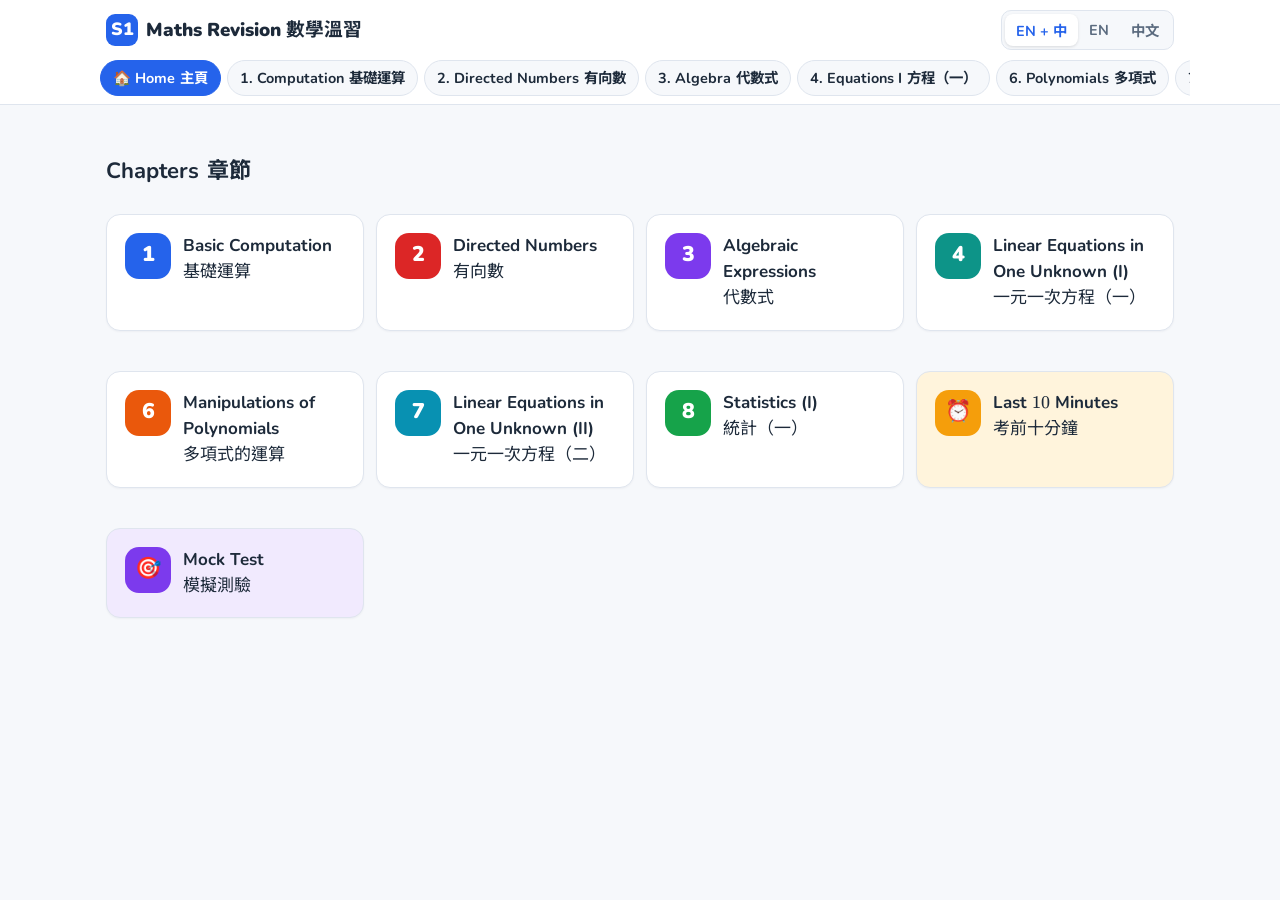
==== commit 0c3ec0c1: "Render maths with KaTeX (bundled fonts); remove home banner; page tabs Co-Authored-By: Claude Opus 5" ====
--- a/index.html
+++ b/index.html
@@ -6,6 +6,10 @@
 <title>S1 Maths Exam Revision 中一數學考試溫習</title>
 <link rel="preconnect" href="https://fonts.googleapis.com">
 <link href="https://fonts.googleapis.com/css2?family=Nunito:wght@400;600;700;800;900&family=Noto+Sans+TC:wght@400;500;700;900&display=swap" rel="stylesheet">
+<style>
+@font-face{font-display:block;font-family:KaTeX_AMS;font-style:normal;font-weight:400;src:url([data-uri]) format("woff2")}@font-face{font-display:block;font-family:KaTeX_Caligraphic;font-style:normal;font-weight:700;src:url([data-uri]) format("woff2")}@font-face{font-display:block;font-family:KaTeX_Caligraphic;font-style:normal;font-weight:400;src:url([data-uri]) format("woff2")}@font-face{font-display:block;font-family:KaTeX_Fraktur;font-style:normal;font-weight:700;src:url([data-uri]) format("woff2")}@font-face{font-display:block;font-family:KaTeX_Fraktur;font-style:normal;font-weight:400;src:url([data-uri]) format("woff2")}@font-face{font-display:block;font-family:KaTeX_Main;font-style:normal;font-weight:700;src:url([data-uri]) format("woff2")}@font-face{font-display:block;font-family:KaTeX_Main;font-style:italic;font-weight:700;src:url([data-uri]) format("woff2")}@font-face{font-display:block;font-family:KaTeX_Main;font-style:italic;font-weight:400;src:url([data-uri]) format("woff2")}@font-face{font-display:block;font-family:KaTeX_Main;font-style:normal;font-weight:400;src:url([data-uri]) format("woff2")}@font-face{font-display:block;font-family:KaTeX_Math;font-style:italic;font-weight:700;src:url([data-uri]) format("woff2")}@font-face{font-display:block;font-family:KaTeX_Math;font-style:italic;font-weight:400;src:url([data-uri]) format("woff2")}@font-face{font-display:block;font-family:"KaTeX_SansSerif";font-style:normal;font-weight:700;src:url([data-uri]) format("woff2")}@font-face{font-display:block;font-family:"KaTeX_SansSerif";font-style:italic;font-weight:400;src:url([data-uri]) format("woff2")}@font-face{font-display:block;font-family:"KaTeX_SansSerif";font-style:normal;font-weight:400;src:url([data-uri]) format("woff2")}@font-face{font-display:block;font-family:KaTeX_Script;font-style:normal;font-weight:400;src:url([data-uri]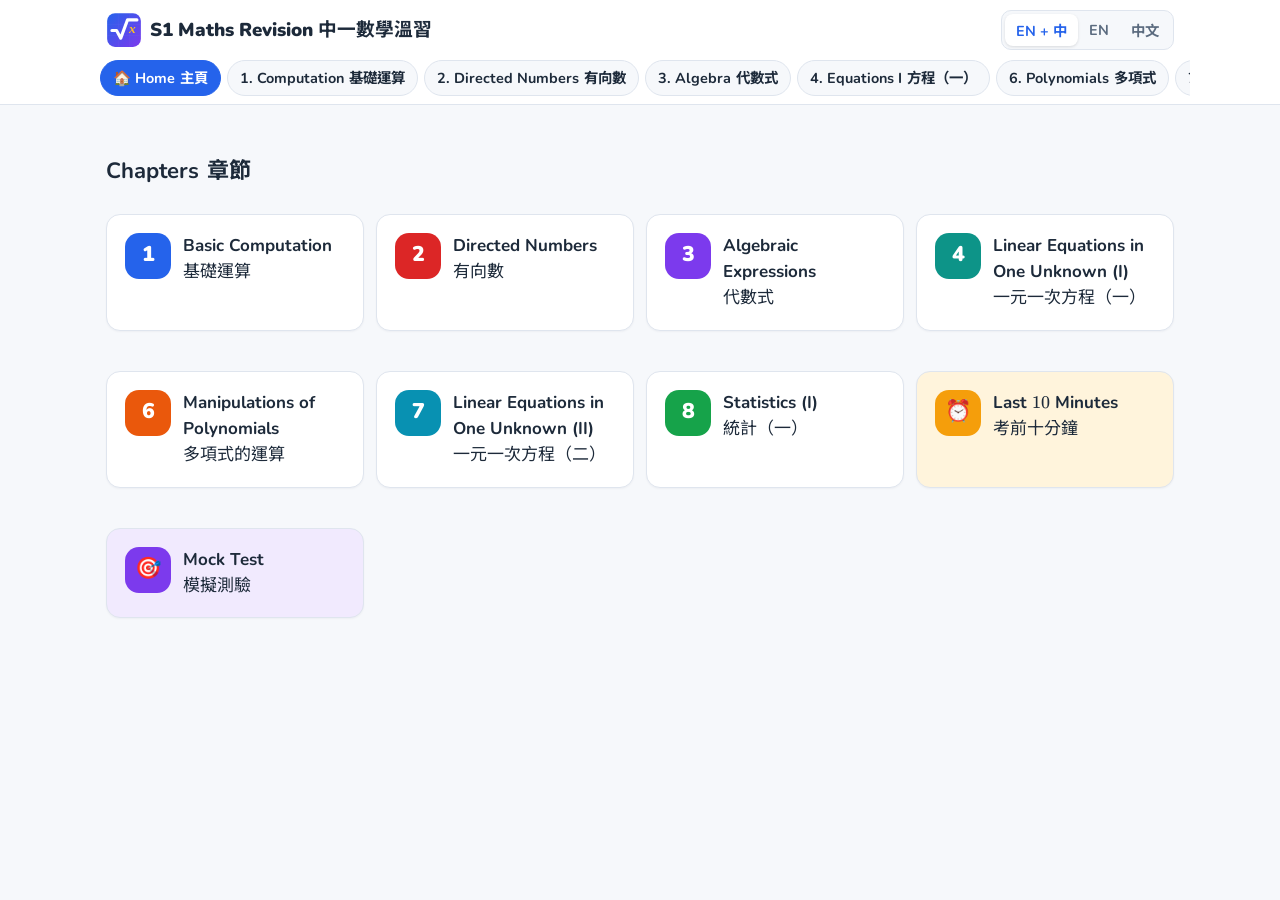
==== commit 19fb25d8: "Add app logo (header, browser tab and home-screen icon) Co-Authored-By: Claude Opus 5.5 <noreply@ant" ====
--- a/index.html
+++ b/index.html
@@ -4,6 +4,8 @@
 <meta charset="utf-8">
 <meta name="viewport" content="width=device-width, initial-scale=1">
 <title>S1 Maths Exam Revision 中一數學考試溫習</title>
+<link rel="icon" type="image/svg+xml" href="data:image/svg+xml,%3Csvg%20xmlns%3D%22http%3A//www.w3.org/2000/svg%22%20viewBox%3D%220%200%20512%20512%22%20width%3D%22512%22%20height%3D%22512%22%3E%0A%20%20%3Cdefs%3E%0A%20%20%20%20%3ClinearGradient%20id%3D%22gS1%22%20x1%3D%220%22%20y1%3D%220%22%20x2%3D%221%22%20y2%3D%221%22%3E%0A%20%20%20%20%20%20%3Cstop%20offset%3D%220%22%20stop-color%3D%22%232563eb%22/%3E%3Cstop%20offset%3D%221%22%20stop-color%3D%22%237c3aed%22/%3E%0A%20%20%20%20%3C/linearGradient%3E%0A%20%20%3C/defs%3E%0A%20%20%3Crect%20x%3D%2216%22%20y%3D%2216%22%20width%3D%22480%22%20height%3D%22480%22%20rx%3D%22112%22%20fill%3D%22url%28%23gS1%29%22/%3E%0A%20%20%3C%21--%20faint%20grid%2C%20like%20squared%20exercise%20paper%20--%3E%0A%20%20%3Cg%20stroke%3D%22%23ffffff%22%20stroke-opacity%3D%22.10%22%20stroke-width%3D%224%22%3E%0A%20%20%20%20%3Cpath%20d%3D%22M16%20176H496M16%20336H496M176%2016V496M336%2016V496%22/%3E%0A%20%20%3C/g%3E%0A%20%20%3C%21--%20radical%20sign%20drawn%20as%20a%20tick%3A%20maths%20%2B%20%22you%20got%20it%22%20--%3E%0A%20%20%3Cpath%20d%3D%22M84%20262%20L150%20262%20L210%20372%20L306%20112%20L440%20112%22%20fill%3D%22none%22%20stroke%3D%22%23ffffff%22%20stroke-width%3D%2244%22%20stroke-linecap%3D%22round%22%20stroke-linejoin%3D%22round%22/%3E%0A%20%20%3C%21--%20the%20variable%20x%20under%20the%20root%20--%3E%0A%20%20%3Ctext%20x%3D%22376%22%20y%3D%22292%22%20text-anchor%3D%22middle%22%20font-family%3D%22Georgia%2C%20%27Times%20New%20Roman%27%2C%20serif%22%20font-style%3D%22italic%22%20font-weight%3D%22700%22%20font-size%3D%22190%22%20fill%3D%22%23fbbf24%22%3Ex%3C/text%3E%0A%20%20%3Ccircle%20cx%3D%22400%22%20cy%3D%22400%22%20r%3D%2286%22%20fill%3D%22%23f59e0b%22%20stroke%3D%22%23ffffff%22%20stroke-width%3D%2216%22/%3E%0A%20%20%3Ctext%20x%3D%22400%22%20y%3D%22430%22%20text-anchor%3D%22middle%22%20font-family%3D%22Nunito%2C%20Arial%20Rounded%20MT%20Bold%2C%20Arial%2C%20sans-serif%22%20font-weight%3D%22900%22%20font-size%3D%2288%22%20fill%3D%22%23ffffff%22%3ES1%3C/text%3E%0A%3C/svg%3E">
+<link rel="apple-touch-icon" href="[data-uri]">
 <link rel="preconnect" href="https://fonts.googleapis.com">
 <link href="https://fonts.googleapis.com/css2?family=Nunito:wght@400;600;700;800;900&family=Noto+Sans+TC:wght@400;500;700;900&display=swap" rel="stylesheet">
 <style>
@@ -231,12 +233,33 @@
 .katex .red{color:var(--bad)}.katex .green{color:var(--ok)}.katex .blue{color:var(--pri)}.katex .org{color:#c2410c}.katex .pur{color:var(--pur)}
 .mcs .katex{font-size:1.1em}
 
+.brand .logoimg{width:36px;height:36px;flex:none;display:block}
+@media (max-width:640px){.brand .logoimg{width:30px;height:30px}}
+
+@media (max-width:640px){.brand .bzh{display:none}.langs button{white-space:nowrap}}
+
 </style>
 </head>
 <body>
 <header class="top">
   <div class="topin">
-    <div class="brand"><span class="logo">S1</span><span>Maths Revision <span style="font-weight:700">數學溫習</span></span></div>
+    <div class="brand"><svg xmlns="http://www.w3.org/2000/svg" viewBox="0 0 512 512" width="36" height="36" class="logoimg" aria-label="logo">
+  <defs>
+    <linearGradient id="hg" x1="0" y1="0" x2="1" y2="1">
+      <stop offset="0" stop-color="#2563eb"/><stop offset="1" stop-color="#7c3aed"/>
+    </linearGradient>
+  </defs>
+  <rect x="16" y="16" width="480" height="480" rx="112" fill="url(#hg)"/>
+  <!-- faint grid, like squared exercise paper -->
+  <g stroke="#ffffff" stroke-opacity=".10" stroke-width="4">
+    <path d="M16 176H496M16 336H496M176 16V496M336 16V496"/>
+  </g>
+  <!-- radical sign drawn as a tick: maths + "you got it" -->
+  <path d="M84 262 L150 262 L210 372 L306 112 L440 112" fill="none" stroke="#ffffff" stroke-width="44" stroke-linecap="round" stroke-linejoin="round"/>
+  <!-- the variable x under the root -->
+  <text x="376" y="292" text-anchor="middle" font-family="Georgia, 'Times New Roman', serif" font-style="italic" font-weight="700" font-size="190" fill="#fbbf24">x</text>
+  
+</svg><span>S1 Maths Revision <span class="bzh" style="font-weight:700">中一數學溫習</span></span></div>
     <div class="langs"><button data-l="both">EN + 中</button><button data-l="en">EN</button><button data-l="zh">中文</button></div>
   </div>
   <nav class="tabs"></nav>
@@ -625,7 +648,7 @@
       ch = q.keep ? ch : shuffle(ch); q._ch = ch;
       ansH = `<div class="mcs">${ch.map((c, i) => `<button data-i="${i}"><span class="k">${KEYS[i]}</span><span>${c.h}</span></button>`).join('')}</div>`;
     } else {
-      ansH = `<div class="ans">${q.pre || ''}<input inputmode="text" autocomplete="off" placeholder="${q.fmt ? '3/4' : 'e.g. -5, 3/4, 1 1/2'}">${q.post || ''}<button class="btn chk">${L('Check', '檢查')}</button></div>`;
+      ansH = `<div class="ans">${q.pre || ''}<input inputmode="text" autocomplete="off">${q.post || ''}<button class="btn chk">${L('Check', '檢查')}</button></div>`;
     }
     w.innerHTML = `<div class="qcard"><div class="qhead"><span>Q${qno}</span><span class="qtype">${L(q.gname[0], q.gname[1])}</span></div>
       <div class="qtext">${q.q}</div>${q.fig ? `<div class="qfig">${q.fig}</div>` : ''}${ansH}
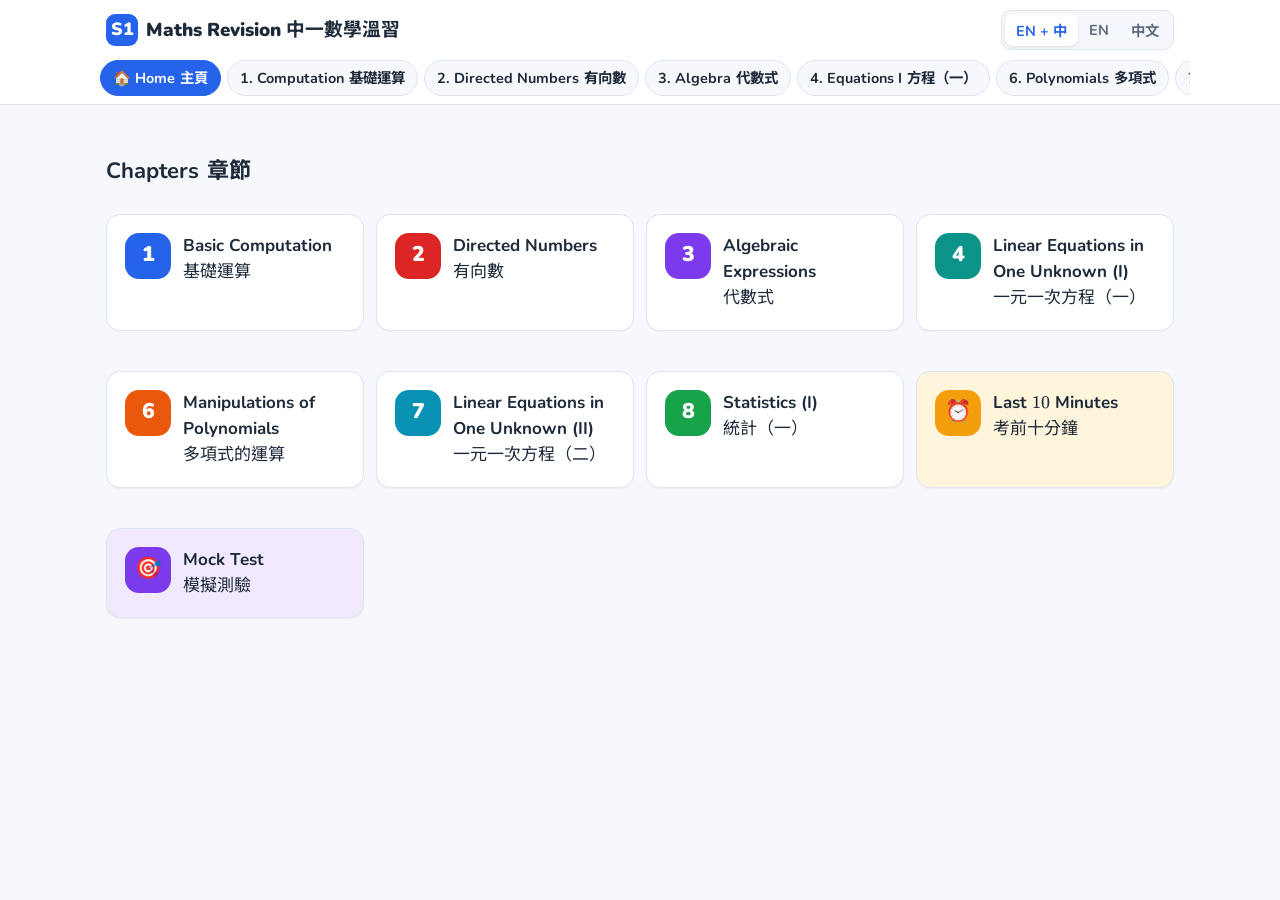
==== commit 2eb22bd5: "Use the simple S1/S2 tile as the logo and icons Co-Authored-By: Claude Opus 5.5 <noreply@anthropic.c" ====
--- a/index.html
+++ b/index.html
@@ -4,8 +4,8 @@
 <meta charset="utf-8">
 <meta name="viewport" content="width=device-width, initial-scale=1">
 <title>S1 Maths Exam Revision 中一數學考試溫習</title>
-<link rel="icon" type="image/svg+xml" href="data:image/svg+xml,%3Csvg%20xmlns%3D%22http%3A//www.w3.org/2000/svg%22%20viewBox%3D%220%200%20512%20512%22%20width%3D%22512%22%20height%3D%22512%22%3E%0A%20%20%3Cdefs%3E%0A%20%20%20%20%3ClinearGradient%20id%3D%22gS1%22%20x1%3D%220%22%20y1%3D%220%22%20x2%3D%221%22%20y2%3D%221%22%3E%0A%20%20%20%20%20%20%3Cstop%20offset%3D%220%22%20stop-color%3D%22%232563eb%22/%3E%3Cstop%20offset%3D%221%22%20stop-color%3D%22%237c3aed%22/%3E%0A%20%20%20%20%3C/linearGradient%3E%0A%20%20%3C/defs%3E%0A%20%20%3Crect%20x%3D%2216%22%20y%3D%2216%22%20width%3D%22480%22%20height%3D%22480%22%20rx%3D%22112%22%20fill%3D%22url%28%23gS1%29%22/%3E%0A%20%20%3C%21--%20faint%20grid%2C%20like%20squared%20exercise%20paper%20--%3E%0A%20%20%3Cg%20stroke%3D%22%23ffffff%22%20stroke-opacity%3D%22.10%22%20stroke-width%3D%224%22%3E%0A%20%20%20%20%3Cpath%20d%3D%22M16%20176H496M16%20336H496M176%2016V496M336%2016V496%22/%3E%0A%20%20%3C/g%3E%0A%20%20%3C%21--%20radical%20sign%20drawn%20as%20a%20tick%3A%20maths%20%2B%20%22you%20got%20it%22%20--%3E%0A%20%20%3Cpath%20d%3D%22M84%20262%20L150%20262%20L210%20372%20L306%20112%20L440%20112%22%20fill%3D%22none%22%20stroke%3D%22%23ffffff%22%20stroke-width%3D%2244%22%20stroke-linecap%3D%22round%22%20stroke-linejoin%3D%22round%22/%3E%0A%20%20%3C%21--%20the%20variable%20x%20under%20the%20root%20--%3E%0A%20%20%3Ctext%20x%3D%22376%22%20y%3D%22292%22%20text-anchor%3D%22middle%22%20font-family%3D%22Georgia%2C%20%27Times%20New%20Roman%27%2C%20serif%22%20font-style%3D%22italic%22%20font-weight%3D%22700%22%20font-size%3D%22190%22%20fill%3D%22%23fbbf24%22%3Ex%3C/text%3E%0A%20%20%3Ccircle%20cx%3D%22400%22%20cy%3D%22400%22%20r%3D%2286%22%20fill%3D%22%23f59e0b%22%20stroke%3D%22%23ffffff%22%20stroke-width%3D%2216%22/%3E%0A%20%20%3Ctext%20x%3D%22400%22%20y%3D%22430%22%20text-anchor%3D%22middle%22%20font-family%3D%22Nunito%2C%20Arial%20Rounded%20MT%20Bold%2C%20Arial%2C%20sans-serif%22%20font-weight%3D%22900%22%20font-size%3D%2288%22%20fill%3D%22%23ffffff%22%3ES1%3C/text%3E%0A%3C/svg%3E">
-<link rel="apple-touch-icon" href="[data-uri]">
+<link rel="icon" type="image/svg+xml" href="data:image/svg+xml,%3Csvg%20xmlns%3D%22http%3A//www.w3.org/2000/svg%22%20viewBox%3D%220%200%20512%20512%22%20width%3D%22512%22%20height%3D%22512%22%3E%0A%20%20%3Crect%20x%3D%220%22%20y%3D%220%22%20width%3D%22512%22%20height%3D%22512%22%20rx%3D%22144%22%20fill%3D%22%232563eb%22/%3E%0A%20%20%3Ctext%20x%3D%22256%22%20y%3D%22338%22%20text-anchor%3D%22middle%22%20font-family%3D%22Nunito%2C%20Arial%20Rounded%20MT%20Bold%2C%20Arial%2C%20sans-serif%22%20font-weight%3D%22900%22%20font-size%3D%22240%22%20fill%3D%22%23ffffff%22%3ES1%3C/text%3E%0A%3C/svg%3E">
+<link rel="apple-touch-icon" href="[data-uri]